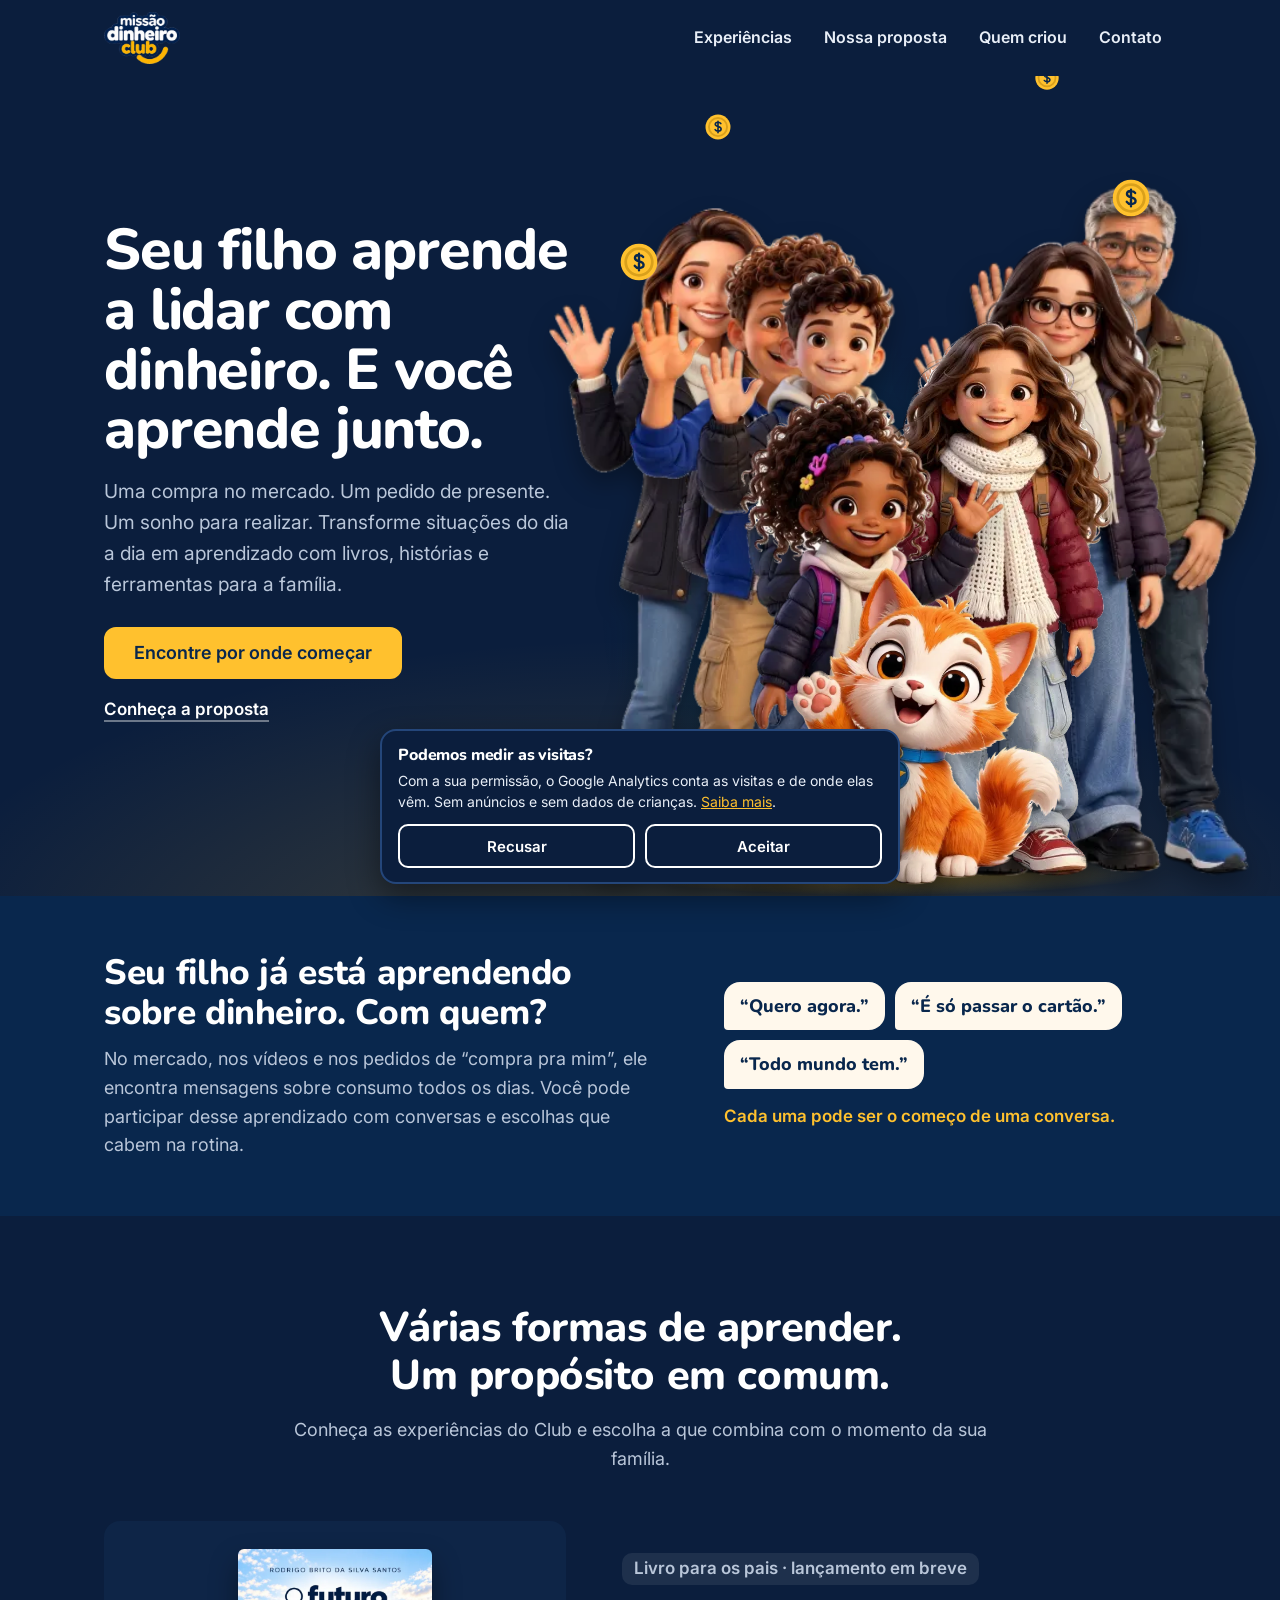
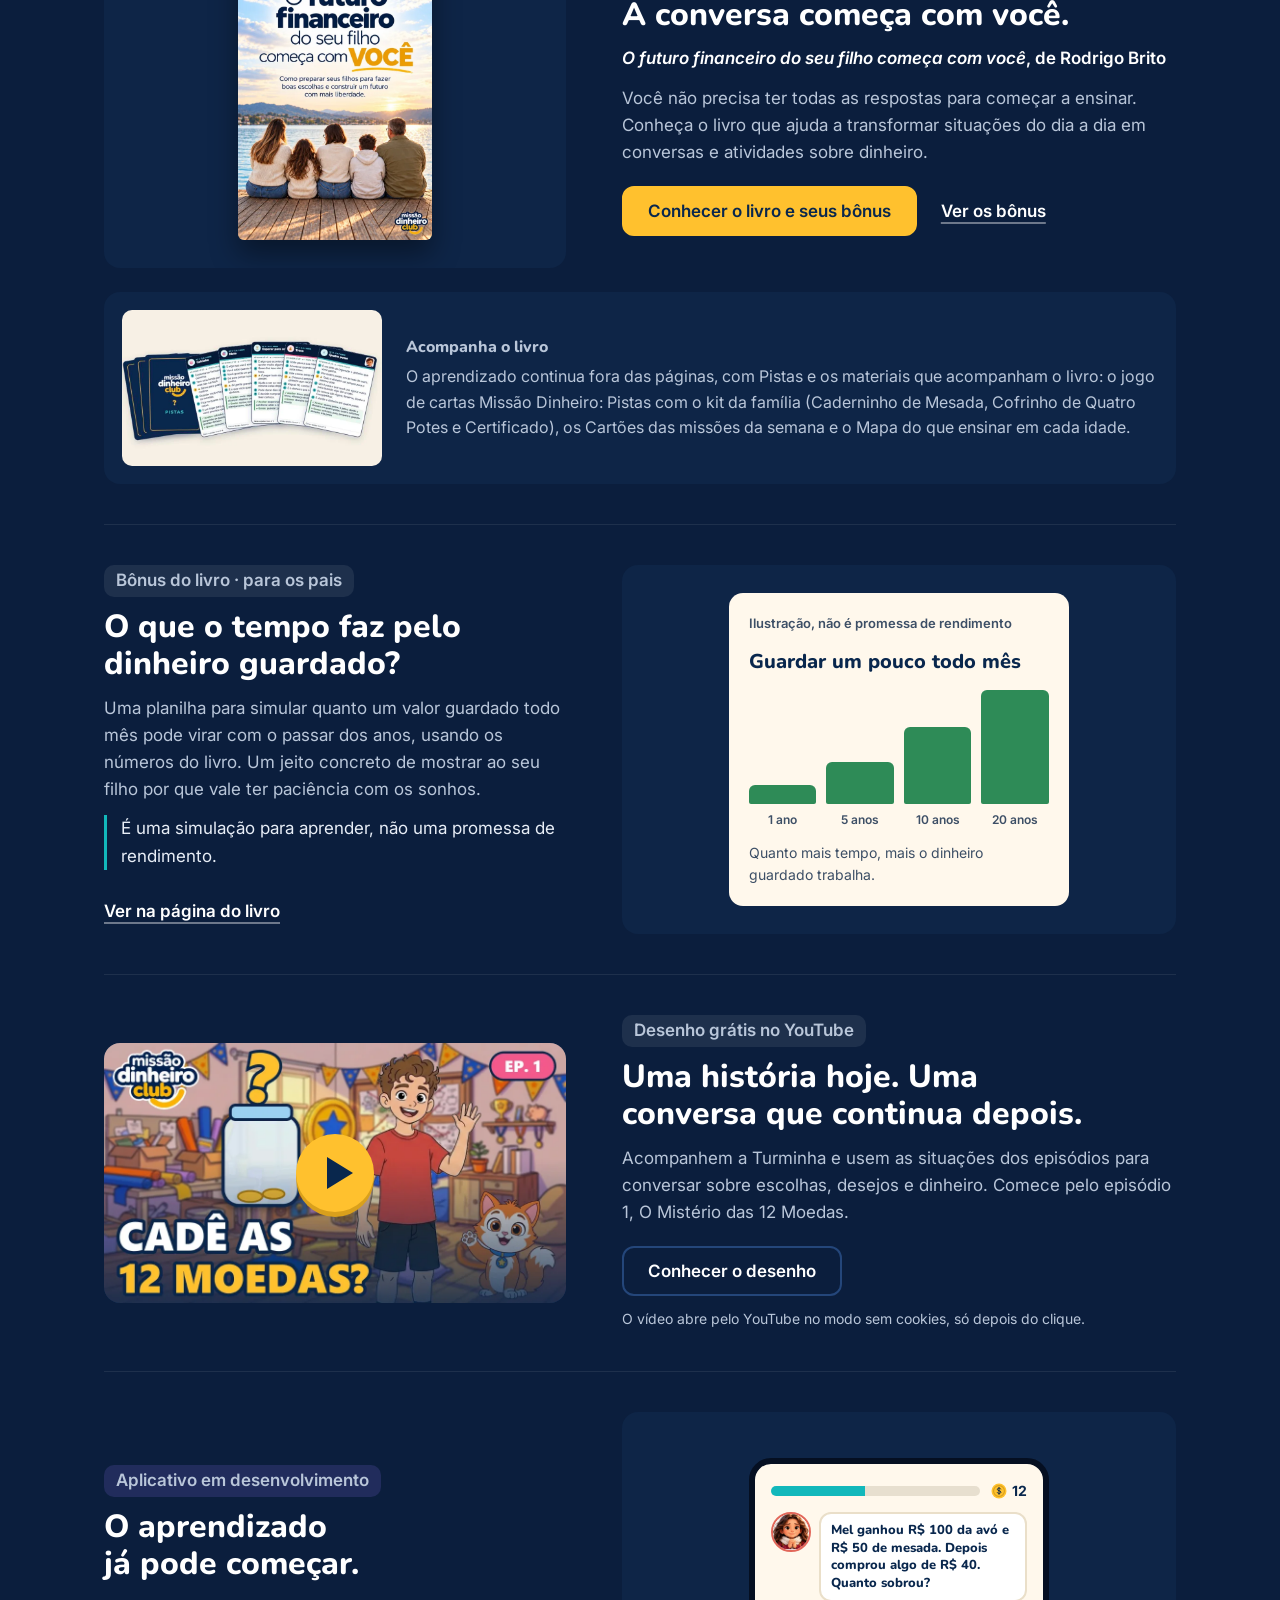
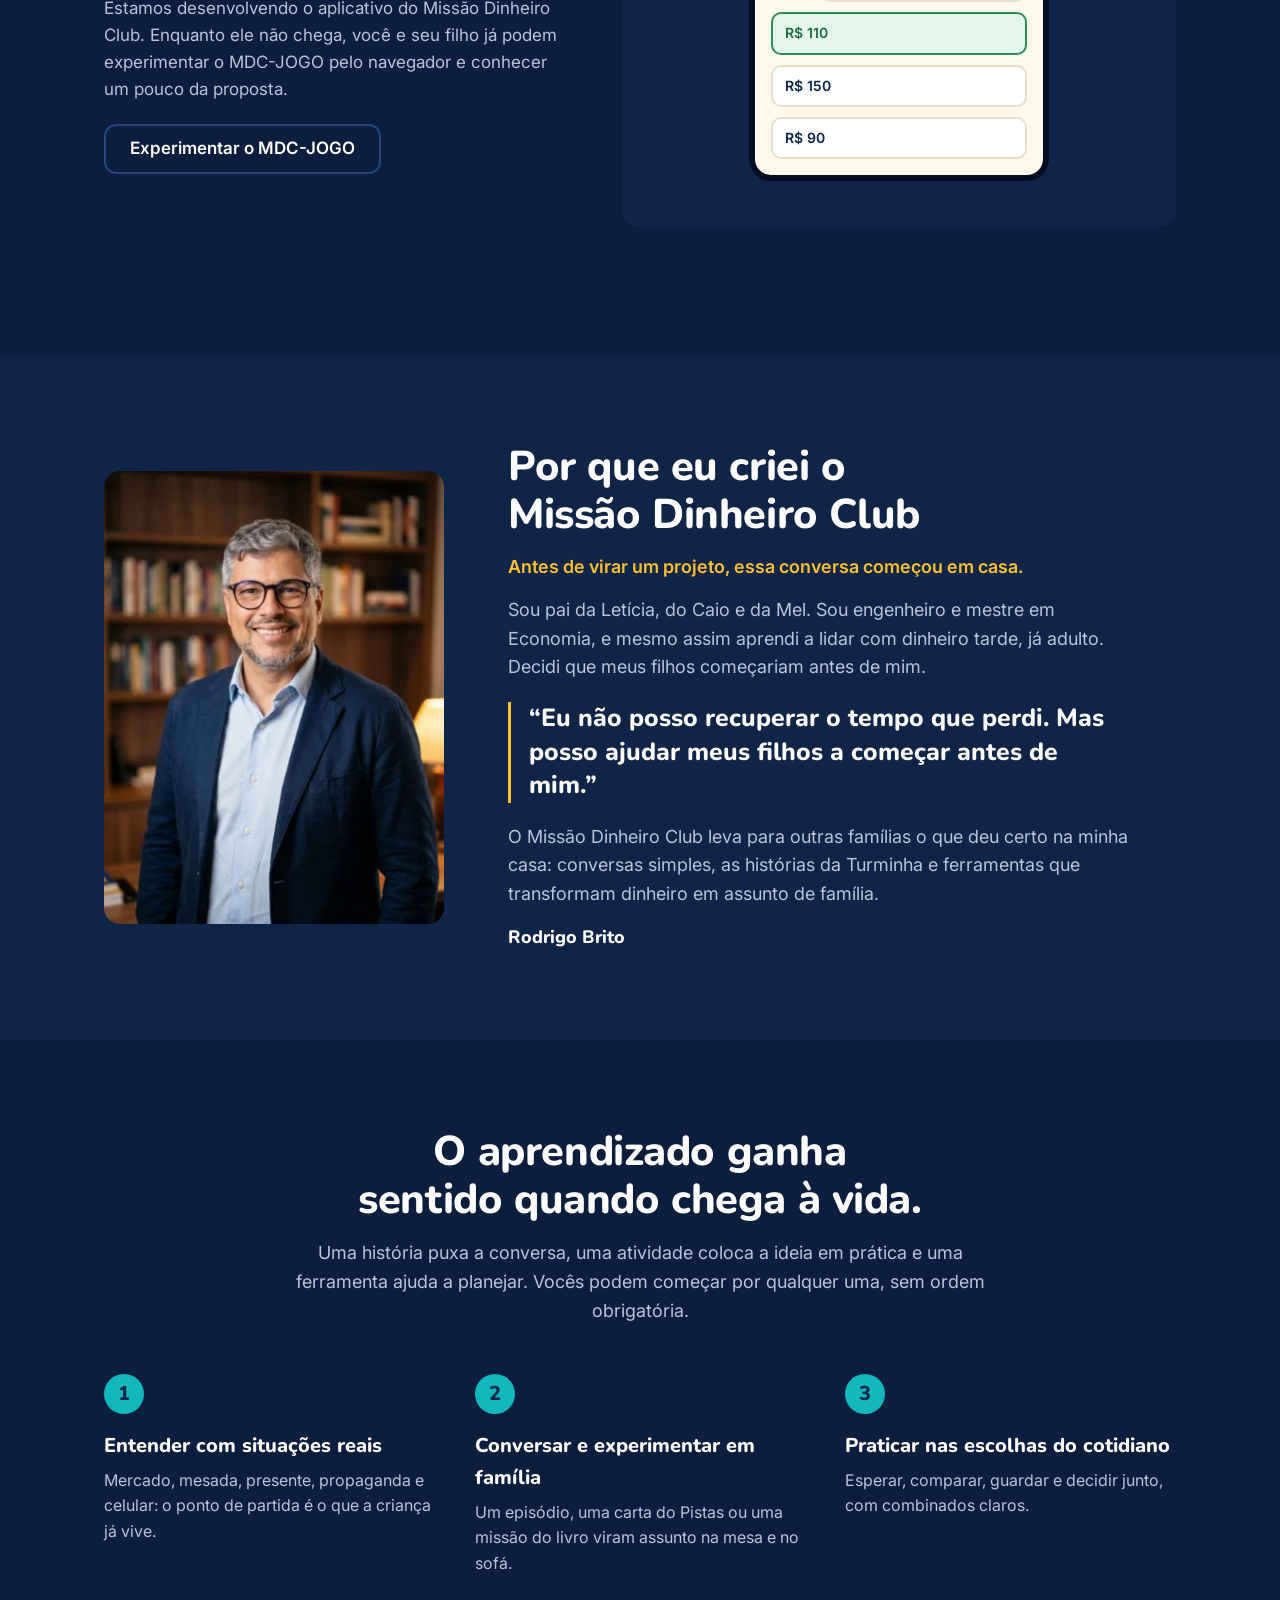
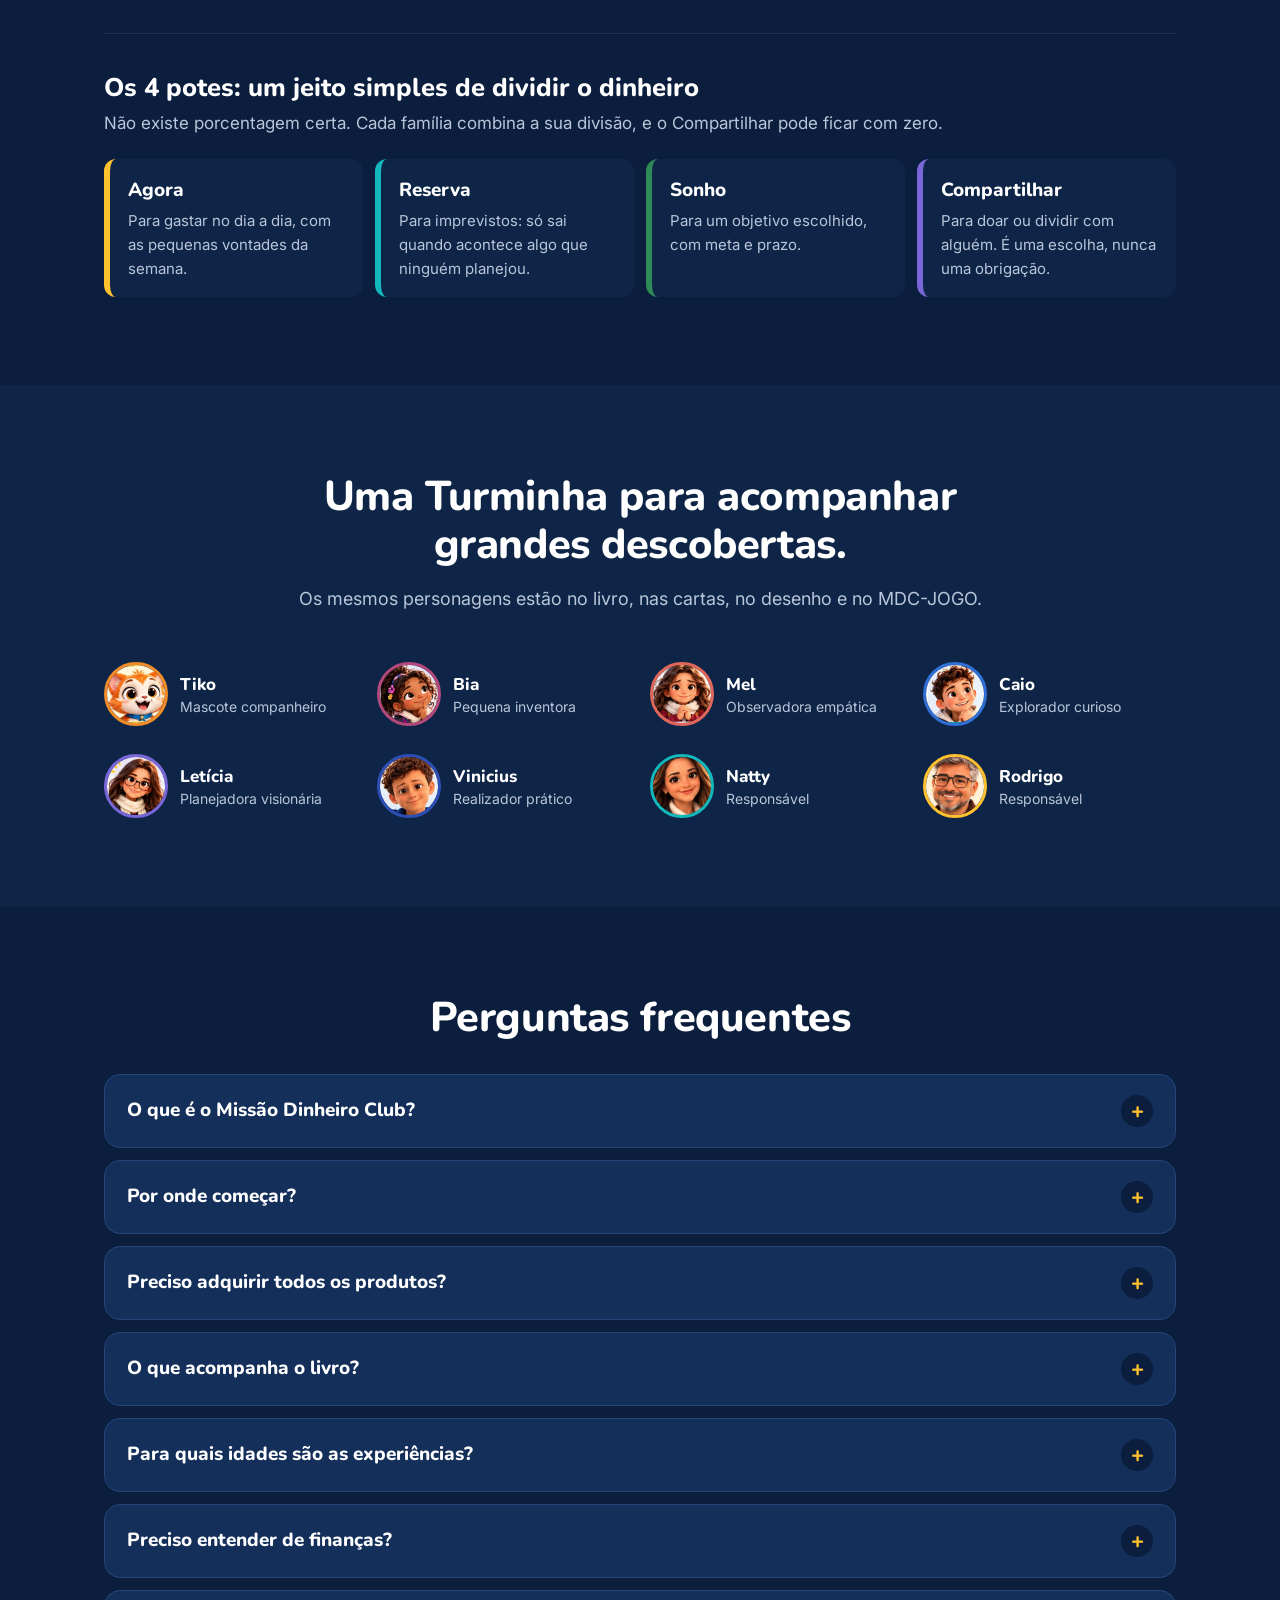
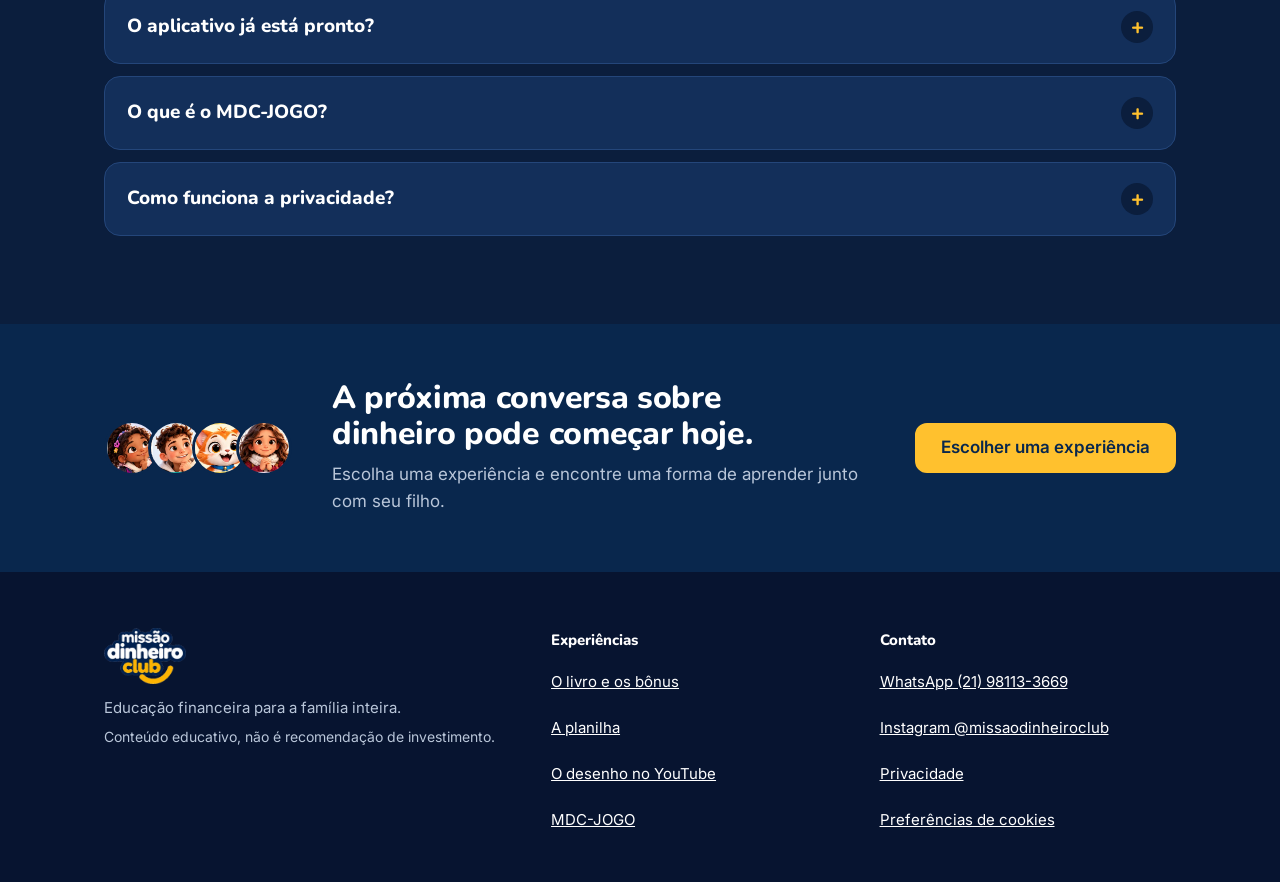
==== index.html @ f3f82237 "Casa reestruturada (briefing de 17/11), MDC-JOGO e bônus do livro Co-Authored-By: Claude Opus 5.5 <n" ====
<!doctype html>
<html lang="pt-BR">
<head>
<meta charset="utf-8">
<meta name="viewport" content="width=device-width, initial-scale=1">
<title>Missão Dinheiro Club | Educação financeira para a família inteira</title>
<meta name="description" content="Seu filho aprende a lidar com dinheiro, e você aprende junto: livro para os pais, histórias da Turminha, ferramentas para planejar sonhos e o MDC-JOGO para experimentar no navegador.">
<link rel="canonical" href="https://missaodinheiroclub.com.br/">
<meta property="og:type" content="website">
<meta property="og:locale" content="pt_BR">
<meta property="og:site_name" content="Missão Dinheiro Club">
<meta property="og:url" content="https://missaodinheiroclub.com.br/">
<meta property="og:title" content="Missão Dinheiro Club: educação financeira para a família inteira">
<meta property="og:description" content="Livro, histórias e ferramentas para pais e filhos aprenderem juntos a lidar com dinheiro.">
<meta property="og:image" content="https://missaodinheiroclub.com.br/assets/og-club.jpg">
<meta property="og:image:width" content="1200">
<meta property="og:image:height" content="630">
<meta name="twitter:card" content="summary_large_image">
<meta name="theme-color" content="#0B1E3D">
<link rel="icon" type="image/png" sizes="32x32" href="assets/favicon-32.png">
<link rel="apple-touch-icon" href="assets/apple-touch-icon.png">
<link rel="preconnect" href="https://fonts.googleapis.com">
<link rel="preconnect" href="https://fonts.gstatic.com" crossorigin>
<link href="https://fonts.googleapis.com/css2?family=Inter:wght@400;500;600&amp;family=Nunito:wght@700;800&amp;display=swap" rel="stylesheet">
<link rel="stylesheet" href="styles.css">
<script src="medicao.js"></script>
<link rel="stylesheet" href="home.css">
</head>
<body>
<a href="#conteudo" class="pular">Pular para o conteúdo</a>

<svg width="0" height="0" style="position:absolute" aria-hidden="true">
  <symbol id="moeda" viewBox="0 0 48 48"><circle cx="24" cy="24" r="20" fill="#FFC12E"/><circle cx="24" cy="24" r="14.5" fill="none" stroke="#D9A01C" stroke-width="3"/><path d="M24 15v18M28.5 18.5c-1-1.5-2.6-2.2-4.5-2.2-2.6 0-4.4 1.4-4.4 3.4 0 4.8 9.4 2.4 9.4 7.4 0 2.1-2 3.5-4.8 3.5-2 0-3.8-.8-4.8-2.4" stroke="#09274D" stroke-width="2.6" fill="none" stroke-linecap="round"/></symbol>
</svg>

<header class="topo">
  <div class="faixa topo-in">
    <a href="./" class="logo-link"><img src="assets/logo-main.webp" width="412" height="281" alt="Missão Dinheiro Club, página inicial" class="logo"></a>
    <button type="button" class="menu-botao" aria-controls="menu" aria-expanded="false" aria-label="Abrir o menu"><svg viewBox="0 0 24 24" fill="none" stroke="currentColor" stroke-width="2.6" stroke-linecap="round" aria-hidden="true"><path d="M4 7h16M4 12h16M4 17h16"/></svg></button>
    <nav class="menu" id="menu" aria-label="Principal">
      <button type="button" class="menu-botao menu-fechar" aria-label="Fechar o menu"><svg viewBox="0 0 24 24" fill="none" stroke="currentColor" stroke-width="2.6" stroke-linecap="round" aria-hidden="true"><path d="M6 6l12 12M18 6L6 18"/></svg></button>
      <a href="#experiencias">Experiências</a>
      <a href="#proposta">Nossa proposta</a>
      <a href="#quem-criou">Quem criou</a>
      <a href="#contato">Contato</a>
    </nav>
  </div>
</header>

<main id="conteudo">

<!-- 1. Abertura: KV e Turminha -->
<section class="hero">
  <div class="faixa hero-in">
    <div class="hero-texto">
      <h1>Seu filho aprende a lidar com dinheiro. E você aprende junto.</h1>
      <p class="hero-sub">Uma compra no mercado. Um pedido de presente. Um sonho para realizar. Transforme situações do dia a dia em aprendizado com livros, histórias e ferramentas para a família.</p>
      <div class="hero-acoes">
        <a href="#experiencias" class="btn btn-grande">Encontre por onde começar</a>
        <a href="#proposta" class="link-texto">Conheça a proposta</a>
      </div>
    </div>
    <div class="palco" aria-hidden="true">
      <div class="brilho"></div>
      <svg class="m m1"><use href="#moeda"/></svg>
      <svg class="m m2"><use href="#moeda"/></svg>
      <svg class="m m3"><use href="#moeda"/></svg>
      <svg class="m m4"><use href="#moeda"/></svg>
      <svg class="m m5"><use href="#moeda"/></svg>
      <img src="assets/natty-oi.webp" width="222" height="560" alt="" class="p p-natty">
      <img src="assets/rodrigo-oi.webp" width="235" height="560" alt="" class="p p-rodrigo">
      <img src="assets/vinicius-oi.webp" width="221" height="560" alt="" class="p p-vinicius">
      <img src="assets/leticia-oi.webp" width="231" height="560" alt="" class="p p-leticia">
      <img src="assets/caio-oi.webp" width="229" height="560" alt="" class="p p-caio">
      <img src="assets/mel-oi.webp" width="268" height="560" alt="" class="p p-mel">
      <img src="assets/bia-oi.webp" width="310" height="560" alt="" class="p p-bia">
      <img src="assets/tiko-oi.webp" width="479" height="560" alt="" class="p p-tiko" fetchpriority="high">
      <div class="chao"></div>
    </div>
  </div>
</section>

<!-- 2. Identificação: faixa curta -->
<section class="conversa" aria-labelledby="conversa-titulo">
  <div class="faixa conversa-in">
    <div class="conversa-txt">
      <h2 id="conversa-titulo">Seu filho já está aprendendo sobre dinheiro. Com quem?</h2>
      <p>No mercado, nos vídeos e nos pedidos de “compra pra mim”, ele encontra mensagens sobre consumo todos os dias. Você pode participar desse aprendizado com conversas e escolhas que cabem na rotina.</p>
    </div>
    <div class="falas">
      <ul aria-label="Frases que toda família já ouviu">
        <li>“Quero agora.”</li>
        <li>“É só passar o cartão.”</li>
        <li>“Todo mundo tem.”</li>
      </ul>
      <p class="falas-fecho">Cada uma pode ser o começo de uma conversa.</p>
    </div>
  </div>
</section>

<!-- 3. Experiências -->
<section class="secao" id="experiencias" aria-labelledby="exp-titulo">
  <div class="faixa">
    <div class="sec-cabeca">
      <h2 id="exp-titulo">Várias formas de aprender. Um propósito em comum.</h2>
      <p>Conheça as experiências do Club e escolha a que combina com o momento da sua família.</p>
    </div>

    <!-- Livro com bônus -->
    <article class="exp" id="livro" aria-labelledby="livro-titulo">
      <div class="exp-visual exp-visual-livro">
        <img src="assets/capa-ebook.webp" width="600" height="900" alt="Capa do livro O futuro financeiro do seu filho começa com você, de Rodrigo Brito" loading="lazy" decoding="async">
      </div>
      <div class="exp-txt">
        <p class="selo">Livro para os pais · lançamento em breve</p>
        <h3 id="livro-titulo">A conversa começa com você.</h3>
        <p class="exp-obra"><em>O futuro financeiro do seu filho começa com você</em>, de Rodrigo Brito</p>
        <p>Você não precisa ter todas as respostas para começar a ensinar. Conheça o livro que ajuda a transformar situações do dia a dia em conversas e atividades sobre dinheiro.</p>
        <div class="exp-acoes">
          <a href="livro/" class="btn">Conhecer o livro e seus bônus</a>
          <a href="livro/#bonus" class="link-texto">Ver os bônus</a>
        </div>
      </div>
      <div class="exp-bonus">
        <img src="assets/bonus-jogo-pistas.webp" width="800" height="480" alt="Cartas do jogo Missão Dinheiro: Pistas, que acompanham o livro" loading="lazy" decoding="async">
        <div>
          <p class="exp-bonus-tit">Acompanha o livro</p>
          <p>O aprendizado continua fora das páginas, com Pistas e os materiais que acompanham o livro: o jogo de cartas Missão Dinheiro: Pistas com o kit da família (Caderninho de Mesada, Cofrinho de Quatro Potes e Certificado), os Cartões das missões da semana e o Mapa do que ensinar em cada idade.</p>
        </div>
      </div>
    </article>

    <!-- Planilha -->
    <article class="exp exp-inv" id="planilha" aria-labelledby="planilha-titulo">
      <div class="exp-visual exp-visual-plano" role="img" aria-label="Ilustração: um valor guardado todo mês cresce com o passar dos anos">
        <div class="plano" aria-hidden="true">
          <p class="plano-tag">Ilustração, não é promessa de rendimento</p>
          <p class="plano-res">Guardar um pouco todo mês</p>
          <div class="tempo">
            <div><i style="height:14%"></i><span>1 ano</span></div>
            <div><i style="height:30%"></i><span>5 anos</span></div>
            <div><i style="height:55%"></i><span>10 anos</span></div>
            <div><i style="height:100%"></i><span>20 anos</span></div>
          </div>
          <p class="plano-falta">Quanto mais tempo, mais o dinheiro guardado trabalha.</p>
        </div>
      </div>
      <div class="exp-txt">
        <p class="selo">Bônus do livro · para os pais</p>
        <h3 id="planilha-titulo">O que o tempo faz pelo dinheiro guardado?</h3>
        <p>Uma planilha para simular quanto um valor guardado todo mês pode virar com o passar dos anos, usando os números do livro. Um jeito concreto de mostrar ao seu filho por que vale ter paciência com os sonhos.</p>
        <p class="exp-pergunta">É uma simulação para aprender, não uma promessa de rendimento.</p>
        <div class="exp-acoes">
          <a href="livro/#bonus" class="link-texto">Ver na página do livro</a>
        </div>
      </div>
    </article>

    <!-- Desenho -->
    <article class="exp" id="episodio" aria-labelledby="desenho-titulo">
      <div class="exp-visual exp-visual-video">
        <div class="video" id="video" data-id="iwIQv-9KKnE">
          <button type="button" class="video-capa" id="video-play" aria-label="Assistir ao episódio 1, O Mistério das 12 Moedas">
            <img src="assets/ep01-miniatura.webp" width="960" height="540" alt="" loading="lazy" decoding="async">
            <span class="video-play" aria-hidden="true"></span>
          </button>
        </div>
      </div>
      <div class="exp-txt">
        <p class="selo">Desenho grátis no YouTube</p>
        <h3 id="desenho-titulo">Uma história hoje. Uma conversa que continua depois.</h3>
        <p>Acompanhem a Turminha e usem as situações dos episódios para conversar sobre escolhas, desejos e dinheiro. Comece pelo episódio 1, O Mistério das 12 Moedas.</p>
        <div class="exp-acoes">
          <a href="https://www.youtube.com/channel/UC_r9yEVi3Tl_Zd3OXeg3oZQ" target="_blank" rel="noopener" class="btn btn-fantasma">Conhecer o desenho</a>
        </div>
        <p class="exp-nota">O vídeo abre pelo YouTube no modo sem cookies, só depois do clique.</p>
      </div>
    </article>

    <!-- Aplicativo e MDC-JOGO -->
    <article class="exp exp-inv" id="aplicativo" aria-labelledby="app-titulo">
      <div class="exp-visual exp-visual-jogo" role="img" aria-label="Pergunta do MDC-JOGO: a Mel ganhou R$ 100 da avó e R$ 50 de mesada e comprou algo de R$ 40. Quanto sobrou?">
        <div class="tela" aria-hidden="true">
          <div class="tela-topo"><span></span><b><svg><use href="#moeda"/></svg>12</b></div>
          <div class="tela-q"><img src="assets/mel-idle.webp" width="192" height="192" alt="" loading="lazy" decoding="async"><p>Mel ganhou R$ 100 da avó e R$ 50 de mesada. Depois comprou algo de R$ 40. Quanto sobrou?</p></div>
          <span class="tela-op tela-ok">R$ 110</span>
          <span class="tela-op">R$ 150</span>
          <span class="tela-op">R$ 90</span>
        </div>
      </div>
      <div class="exp-txt">
        <p class="selo selo-dev">Aplicativo em desenvolvimento</p>
        <h3 id="app-titulo">O aprendizado já pode começar.</h3>
        <p>Estamos desenvolvendo o aplicativo do Missão Dinheiro Club. Enquanto ele não chega, você e seu filho já podem experimentar o MDC-JOGO pelo navegador e conhecer um pouco da proposta.</p>
        <div class="exp-acoes">
          <a href="jogo/" class="btn btn-fantasma">Experimentar o MDC-JOGO</a>
        </div>
      </div>
    </article>
  </div>
</section>

<!-- 4. Quem criou -->
<section class="secao secao-clara" id="quem-criou" aria-labelledby="criou-titulo">
  <div class="faixa criador">
    <img src="assets/rodrigo-brito.webp" width="360" height="482" alt="Rodrigo Brito, criador do Missão Dinheiro Club" class="criador-foto" loading="lazy" decoding="async">
    <div class="criador-txt">
      <h2 id="criou-titulo">Por que eu criei o Missão Dinheiro Club</h2>
      <p class="criador-apoio">Antes de virar um projeto, essa conversa começou em casa.</p>
      <p>Sou pai da Letícia, do Caio e da Mel. Sou engenheiro e mestre em Economia, e mesmo assim aprendi a lidar com dinheiro tarde, já adulto. Decidi que meus filhos começariam antes de mim.</p>
      <blockquote>“Eu não posso recuperar o tempo que perdi. Mas posso ajudar meus filhos a começar antes de mim.”</blockquote>
      <p>O Missão Dinheiro Club leva para outras famílias o que deu certo na minha casa: conversas simples, as histórias da Turminha e ferramentas que transformam dinheiro em assunto de família.</p>
      <p class="criador-ass">Rodrigo Brito</p>
    </div>
  </div>
</section>

<!-- 5. Nossa proposta -->
<section class="secao" id="proposta" aria-labelledby="proposta-titulo">
  <div class="faixa">
    <div class="sec-cabeca">
      <h2 id="proposta-titulo">O aprendizado ganha sentido quando chega à vida.</h2>
      <p>Uma história puxa a conversa, uma atividade coloca a ideia em prática e uma ferramenta ajuda a planejar. Vocês podem começar por qualquer uma, sem ordem obrigatória.</p>
    </div>
    <ol class="passos">
      <li><strong>Entender com situações reais</strong><span>Mercado, mesada, presente, propaganda e celular: o ponto de partida é o que a criança já vive.</span></li>
      <li><strong>Conversar e experimentar em família</strong><span>Um episódio, uma carta do Pistas ou uma missão do livro viram assunto na mesa e no sofá.</span></li>
      <li><strong>Praticar nas escolhas do cotidiano</strong><span>Esperar, comparar, guardar e decidir junto, com combinados claros.</span></li>
    </ol>

    <div class="potes-bloco">
      <h3>Os 4 potes: um jeito simples de dividir o dinheiro</h3>
      <p class="potes-intro">Não existe porcentagem certa. Cada família combina a sua divisão, e o Compartilhar pode ficar com zero.</p>
      <ul class="potes4">
        <li style="--c:#FFC12E"><strong>Agora</strong><span>Para gastar no dia a dia, com as pequenas vontades da semana.</span></li>
        <li style="--c:#12B8BB"><strong>Reserva</strong><span>Para imprevistos: só sai quando acontece algo que ninguém planejou.</span></li>
        <li style="--c:#2E8B57"><strong>Sonho</strong><span>Para um objetivo escolhido, com meta e prazo.</span></li>
        <li style="--c:#7966D8"><strong>Compartilhar</strong><span>Para doar ou dividir com alguém. É uma escolha, nunca uma obrigação.</span></li>
      </ul>
    </div>
  </div>
</section>

<!-- 6. Turminha -->
<section class="secao secao-clara" id="turminha" aria-labelledby="turma-titulo">
  <div class="faixa">
    <div class="sec-cabeca">
      <h2 id="turma-titulo">Uma Turminha para acompanhar grandes descobertas.</h2>
      <p>Os mesmos personagens estão no livro, nas cartas, no desenho e no MDC-JOGO.</p>
    </div>
    <ul class="turminha">
      <li style="--c:#F28C28"><img src="assets/tiko-idle.webp" width="192" height="192" alt="" loading="lazy" decoding="async"><strong>Tiko</strong><span>Mascote companheiro</span></li>
      <li style="--c:#B5487A"><img src="assets/bia-idle.webp" width="192" height="192" alt="" loading="lazy" decoding="async"><strong>Bia</strong><span>Pequena inventora</span></li>
      <li style="--c:#E2675A"><img src="assets/mel-idle.webp" width="192" height="192" alt="" loading="lazy" decoding="async"><strong>Mel</strong><span>Observadora empática</span></li>
      <li style="--c:#2F6FD6"><img src="assets/caio-idle.webp" width="192" height="192" alt="" loading="lazy" decoding="async"><strong>Caio</strong><span>Explorador curioso</span></li>
      <li style="--c:#7966D8"><img src="assets/leticia-idle.webp" width="192" height="192" alt="" loading="lazy" decoding="async"><strong>Letícia</strong><span>Planejadora visionária</span></li>
      <li style="--c:#2D4FB5"><img src="assets/vinicius-idle.webp" width="192" height="192" alt="" loading="lazy" decoding="async"><strong>Vinicius</strong><span>Realizador prático</span></li>
      <li style="--c:#12B8BB"><img src="assets/natty-idle.webp" width="192" height="192" alt="" loading="lazy" decoding="async"><strong>Natty</strong><span>Responsável</span></li>
      <li style="--c:#FFC12E"><img src="assets/rodrigo-idle.webp" width="192" height="192" alt="" loading="lazy" decoding="async"><strong>Rodrigo</strong><span>Responsável</span></li>
    </ul>
  </div>
</section>

<!-- 7. Perguntas frequentes -->
<section class="secao" id="perguntas" aria-labelledby="faq-titulo">
  <div class="faixa faixa-estreita">
    <h2 id="faq-titulo" class="centro">Perguntas frequentes</h2>
    <div class="faq-lista">
      <details class="faq"><summary>O que é o Missão Dinheiro Club?</summary><p>Um conjunto de experiências de educação financeira para a família: um livro para os pais com materiais para usar em casa, o desenho da Turminha no YouTube, uma planilha para os pais e o MDC-JOGO, enquanto o aplicativo é desenvolvido.</p></details>
      <details class="faq"><summary>Por onde começar?</summary><p>Pelo que combina com a sua família agora. Para saber o que ensinar em cada idade, comece pelo livro. Para puxar o assunto com as crianças, assistam a um episódio do desenho. Para experimentar na hora, abra o MDC-JOGO no navegador.</p></details>
      <details class="faq"><summary>Preciso adquirir todos os produtos?</summary><p>Não. Cada experiência funciona sozinha. O desenho e o MDC-JOGO são gratuitos, e o livro, quando for lançado, já vem com os bônus.</p></details>
      <details class="faq"><summary>O que acompanha o livro?</summary><p>O jogo de cartas Missão Dinheiro: Pistas com o kit da família (Caderninho de Mesada, Cofrinho de Quatro Potes e Certificado), os Cartões das missões da semana, o Mapa do que ensinar em cada idade e uma planilha para os pais. Os detalhes estão na <a href="livro/#bonus">página do livro</a>.</p></details>
      <details class="faq"><summary>Para quais idades são as experiências?</summary><p>O livro é para pais de crianças de 5 a 17 anos. As cartas do Pistas têm uma versão para 5 a 7 anos e outra para 8 anos ou mais. O MDC-JOGO vai dos 5 anos à vida adulta. O desenho é para assistir junto.</p></details>
      <details class="faq"><summary>Preciso entender de finanças?</summary><p>Não. Tudo foi feito para aprender junto, em português simples e com exemplos do dia a dia.</p></details>
      <details class="faq"><summary>O aplicativo já está pronto?</summary><p>O aplicativo está em desenvolvimento. Enquanto isso, o MDC-JOGO permite experimentar parte da proposta pelo navegador.</p></details>
      <details class="faq"><summary>O que é o MDC-JOGO?</summary><p>É o jogo do Club que funciona no navegador do celular ou do computador, sem instalar nada. É grátis, sem anúncios e sem compras, e não pede nome.</p></details>
      <details class="faq"><summary>Como funciona a privacidade?</summary><p>O site não pede nome, e-mail nem telefone. O Google Analytics só mede as visitas se você aceitar no aviso de cookies, sem anúncios e sem dados de crianças. O MDC-JOGO envia só dados de uso sem nome, e dá para desligar o envio no rodapé do jogo. Veja a <a href="privacidade/">página de privacidade</a>.</p></details>
    </div>
  </div>
</section>

<!-- 8. Encerramento -->
<section class="fecho-club" aria-labelledby="fecho-titulo">
  <div class="faixa fecho-in">
    <div class="fecho-rostos" aria-hidden="true">
      <img src="assets/bia-idle.webp" width="192" height="192" alt="" loading="lazy" decoding="async">
      <img src="assets/caio-idle.webp" width="192" height="192" alt="" loading="lazy" decoding="async">
      <img src="assets/tiko-idle.webp" width="192" height="192" alt="" loading="lazy" decoding="async">
      <img src="assets/mel-idle.webp" width="192" height="192" alt="" loading="lazy" decoding="async">
    </div>
    <div class="fecho-txt">
      <h2 id="fecho-titulo">A próxima conversa sobre dinheiro pode começar hoje.</h2>
      <p>Escolha uma experiência e encontre uma forma de aprender junto com seu filho.</p>
    </div>
    <a href="#experiencias" class="btn">Escolher uma experiência</a>
  </div>
</section>

</main>

<footer class="rodape" id="contato">
  <div class="faixa rodape-grade">
    <div>
      <img src="assets/logo-main.webp" width="412" height="281" alt="Missão Dinheiro Club" class="rodape-logo" loading="lazy" decoding="async">
      <p>Educação financeira para a família inteira.</p>
      <p class="rodape-nota">Conteúdo educativo, não é recomendação de investimento.</p>
    </div>
    <nav aria-label="Experiências">
      <p class="rodape-tit">Experiências</p>
      <a href="livro/">O livro e os bônus</a>
      <a href="#planilha">A planilha</a>
      <a href="https://www.youtube.com/channel/UC_r9yEVi3Tl_Zd3OXeg3oZQ" target="_blank" rel="noopener">O desenho no YouTube</a>
      <a href="jogo/">MDC-JOGO</a>
    </nav>
    <nav aria-label="Contato">
      <p class="rodape-tit">Contato</p>
      <a href="https://wa.me/5521981133669" target="_blank" rel="noopener">WhatsApp (21) 98113-3669</a>
      <a href="https://www.instagram.com/missaodinheiroclub/" target="_blank" rel="noopener">Instagram @missaodinheiroclub</a>
      <a href="privacidade/">Privacidade</a>
      <a href="#cookies" data-cookies>Preferências de cookies</a>
    </nav>
  </div>
</footer>

<script src="main.js"></script>
</body>
</html>
---- styles.css ----
/* Página do jogo Missão Dinheiro — versão escura.
   Cores tiradas do próprio jogo (src/estilo.css). */
:root{
  --noite:#0B1E3D;      /* fundo principal */
  --noite2:#0E2547;     /* fundo das seções alternadas (--night do jogo) */
  --card:#132F5A;       /* cartões sobre o fundo escuro */
  --linha:#24467A;      /* bordas sobre o fundo escuro */
  --azul:#09274D;
  --amarelo:#FFC12E; --amarelo-esc:#D9A01C;
  --turquesa:#12B8BB; --rosa:#F35A8B; --roxo:#7966D8;
  --creme:#FFF8EC; --branco:#FFFFFF;
  --texto:#E8EEF7;      /* texto principal no escuro */
  --texto2:#B9C6D9;     /* texto secundário no escuro */
  --titulo:'Nunito',system-ui,sans-serif; --corpo:'Inter',system-ui,sans-serif;
  --raio:20px;
}
*{box-sizing:border-box}
[hidden]{display:none!important}
html{scroll-behavior:smooth}
body{margin:0;background:var(--noite);color:var(--texto);font-family:var(--corpo);font-size:17px;line-height:1.6;-webkit-font-smoothing:antialiased}
img{max-width:100%;height:auto;display:block}
h1,h2,h3{font-family:var(--titulo);line-height:1.1;margin:0;color:var(--branco)}
h2{font-weight:800;font-size:clamp(2rem,4vw,3rem);letter-spacing:-.01em}
h3{font-weight:800;font-size:1.3rem}
p{margin:0}
a{color:var(--amarelo)}

.faixa{max-width:1180px;margin:0 auto;padding:0 24px}
.faixa-estreita{max-width:860px}
.secao{padding:96px 0}
.secao h2{margin-bottom:16px}
.secao-clara{background:var(--noite2)}
.centro{text-align:center;margin-left:auto;margin-right:auto}
.intro{color:var(--texto2);font-size:19px;max-width:60ch;margin-bottom:40px}

/* Botões (16/11/2026): planos, sem relevo; dois níveis (principal amarelo e secundário de contorno) */
.btn{display:inline-flex;align-items:center;justify-content:center;gap:8px;text-align:center;min-height:50px;padding:12px 24px;border-radius:12px;background:var(--amarelo);color:var(--azul);font-family:var(--corpo);font-weight:600;font-size:17px;line-height:1.2;text-decoration:none;border:2px solid var(--amarelo);box-shadow:none;transition:background-color .15s ease,border-color .15s ease,color .15s ease,transform .1s ease;cursor:pointer}
.btn:hover{background:#FFD25C;border-color:#FFD25C;color:var(--azul)}
.btn:active{transform:translateY(1px);background:var(--amarelo-esc);border-color:var(--amarelo-esc)}
.btn-grande{min-height:52px;font-size:18px;padding:12px 28px}
.btn-sm{min-height:44px;padding:8px 18px;font-size:16px}
.btn-fantasma{background:transparent;color:var(--branco);border-color:var(--linha)}
.btn-fantasma:hover{background:rgba(255,255,255,.06);border-color:var(--texto2);color:var(--branco)}
.btn-fantasma:active{background:rgba(255,255,255,.1);border-color:var(--texto2)}
.btn-escuro{background:var(--azul);border-color:var(--azul);color:var(--branco)}
.btn-escuro:hover{background:#0F3466;border-color:#0F3466;color:var(--branco)}
.btn-link{background:none;border:none;padding:12px 4px;min-height:44px;font:inherit;font-weight:600;color:var(--texto2);text-decoration:underline;cursor:pointer}

/* Acessibilidade */
:focus-visible{outline:3px solid var(--amarelo);outline-offset:3px}
.fundadoras :focus-visible{outline-color:var(--azul)}
.pular{position:absolute;left:16px;top:-80px;z-index:20;background:var(--amarelo);color:var(--azul);padding:12px 20px;border-radius:999px;font-weight:700;text-decoration:none}
.pular:focus{top:12px}

/* Topo */
.topo{position:relative;z-index:5}
.topo-in{display:flex;align-items:center;justify-content:space-between;gap:16px;padding-top:14px;padding-bottom:14px}
.logo{height:58px;width:auto}

/* ===== Primeira dobra: título no alto e a turma inteira em fila ===== */
.hero{position:relative;overflow:hidden;padding:20px 0 0;height:calc(100svh - 86px);min-height:640px;max-height:980px;display:flex;align-items:stretch;
  background:radial-gradient(1200px 520px at 50% 108%,rgba(255,193,46,.20),transparent 62%),var(--noite)}
.hero-in{display:flex;flex-direction:column;align-items:center;text-align:center;width:100%;height:100%}
.hero-texto{display:flex;flex-direction:column;align-items:center;max-width:860px}
h1{font-weight:800;font-size:clamp(2.7rem,7.2vw,5.6rem);line-height:.98;letter-spacing:-.02em;text-wrap:balance}
.hero-sub{margin-top:18px;font-size:clamp(1.08rem,2vw,1.35rem);color:var(--texto2);max-width:44ch}
.hero-botoes{display:flex;flex-wrap:wrap;justify-content:center;gap:14px;margin-top:28px}
.selos{list-style:none;padding:0;margin:22px 0 0;display:flex;flex-wrap:wrap;justify-content:center;gap:8px 20px;font-size:15px;font-weight:600;color:var(--texto2)}
.selos li{display:inline-flex;align-items:center;gap:8px}
.selos li::before{content:"";width:18px;height:18px;flex:none;border-radius:50%;background:var(--turquesa) url("data:image/svg+xml,%3Csvg xmlns='http://www.w3.org/2000/svg' viewBox='0 0 24 24' fill='none' stroke='%230B1E3D' stroke-width='3.4' stroke-linecap='round' stroke-linejoin='round'%3E%3Cpath d='M6 12.5l4 4 8-9'/%3E%3C/svg%3E") center/12px no-repeat}

/* A turma em pé. Altura em % do palco e largura automática: as imagens nunca se deformam.
   Adultos atrás, crianças na frente, o Tiko no centro. */
.palco{position:relative;width:100%;max-width:1040px;flex:1 1 0;min-height:240px;margin-top:12px}
.palco .p{position:absolute;bottom:18px;width:auto;max-width:none;transform:translateX(-50%);filter:drop-shadow(0 18px 18px rgba(0,0,0,.35))}
.p-natty   {left:9%;height:96%;z-index:1}
.p-vinicius{left:22%;height:93%;z-index:2}
.p-caio    {left:34%;height:88%;z-index:3}
.p-bia     {left:44%;height:70%;z-index:4}
.p-tiko    {left:54%;height:46%;z-index:5;bottom:10px!important}
.p-mel     {left:65%;height:80%;z-index:3}
.p-leticia {left:78%;height:92%;z-index:2}
.p-rodrigo {left:91%;height:100%;z-index:1}
.chao{position:absolute;left:4%;right:4%;bottom:0;height:46px;border-radius:50%;background:radial-gradient(closest-side,rgba(255,193,46,.55),rgba(255,193,46,0));z-index:0}
.brilho{position:absolute;inset:auto 0 0 0;height:70%;background:radial-gradient(closest-side,rgba(18,184,187,.18),transparent);z-index:0}
/* O momento de destaque: Sementes flutuando devagar */
.m{position:absolute;width:44px;height:44px;z-index:6;animation:flutua 5s ease-in-out 1}
.m1{left:3%;top:18%}.m2{left:18%;top:2%;width:30px;height:30px;animation-delay:-1.5s}
.m3{right:4%;top:10%;animation-delay:-3s}.m4{right:20%;top:-4%;width:28px;height:28px;animation-delay:-2s}
.m5{left:50%;top:-10%;width:34px;height:34px;animation-delay:-4s}
@keyframes flutua{0%,100%{transform:translateY(0) rotate(0)}50%{transform:translateY(-14px) rotate(12deg)}}
.hero-texto{animation:entra .7s ease-out both}
@keyframes entra{from{opacity:0;transform:translateY(16px)}to{opacity:1;transform:none}}
@media (max-width:640px){
  .hero{height:auto;min-height:0;max-height:none}
  .palco{flex:none;height:78vw;min-height:0;margin-top:20px}
  .p-natty{left:11%}.p-rodrigo{left:88%}
  .hero-botoes .btn{width:100%}
  .m{width:30px;height:30px}
}

/* ===== Conheça a turma ===== */
.turma{list-style:none;padding:0;margin:0;display:grid;grid-template-columns:repeat(auto-fit,minmax(150px,1fr));gap:16px}
.turma li{background:var(--card);border:1px solid var(--linha);border-radius:var(--raio);padding:20px 14px 18px;display:flex;flex-direction:column;align-items:center;text-align:center;gap:4px;transition:transform .15s ease,border-color .15s ease}
.turma li:hover{transform:translateY(-2px);border-color:var(--c)}
.turma img{width:96px;height:96px;border-radius:50%;object-fit:cover;border:4px solid var(--c);background:var(--branco);margin-bottom:10px}
.turma strong{font-family:var(--titulo);font-weight:800;font-size:19px;color:var(--branco)}
.turma span{font-size:15px;color:var(--texto2);line-height:1.35}
@media (min-width:1000px){.turma{grid-template-columns:repeat(8,1fr)}}

/* ===== Episódio 1 ===== */
.video{position:relative;aspect-ratio:16/9;border-radius:24px;overflow:hidden;background:var(--azul);box-shadow:0 24px 48px rgba(0,0,0,.4);border:1px solid var(--linha)}
.video iframe{position:absolute;inset:0;width:100%;height:100%;border:0}
.video-capa{position:absolute;inset:0;width:100%;height:100%;border:0;padding:0;cursor:pointer;background:radial-gradient(closest-side,#183B70,var(--azul));display:flex;flex-direction:column;align-items:center;justify-content:center;gap:14px;color:var(--branco)}
.video-capa img{width:min(46%,300px);transition:transform .3s ease}
.video-capa:hover img{transform:scale(1.03)}
.video-titulo{font-family:var(--titulo);font-weight:800;font-size:clamp(1.2rem,3vw,1.8rem)}
.video-play{position:absolute;width:78px;height:78px;border-radius:50%;background:var(--amarelo);box-shadow:0 5px 0 var(--amarelo-esc);top:50%;left:50%;transform:translate(-50%,-90%)}
.video-play::after{content:"";position:absolute;left:31px;top:23px;border-style:solid;border-width:16px 0 16px 26px;border-color:transparent transparent transparent var(--azul)}
.video-nota{margin-top:14px;font-size:14px;color:var(--texto2)}

/* ===== Experimente: a tela do jogo, em HTML ===== */
.demo-in{display:grid;grid-template-columns:1fr;gap:40px;align-items:center}
.demo-txt p{color:var(--texto2);font-size:19px;max-width:42ch;margin-top:4px}
.celular{width:min(100%,380px);margin:0 auto;padding:14px;border-radius:44px;background:#050F21;box-shadow:0 30px 60px rgba(0,0,0,.45),inset 0 0 0 2px var(--linha)}
.demo{background:var(--creme);color:var(--azul);border-radius:32px;padding:18px 18px 22px;min-height:560px;display:flex;flex-direction:column;gap:16px}
.demo-status{display:flex;align-items:center;gap:12px;font-weight:800;color:#8C9BAB}
.demo-prog{flex:1;height:14px;border-radius:999px;background:#E7DFCF;overflow:hidden}
.demo-prog i{display:block;height:100%;width:40%;background:var(--turquesa);border-radius:999px;transition:width .3s ease}
.demo-sementes{display:inline-flex;align-items:center;gap:4px;color:var(--azul)}
.demo-sementes svg{width:22px;height:22px}
.demo-topo{display:flex;gap:12px;align-items:flex-start}
.demo-guia{width:64px;height:64px;border-radius:50%;object-fit:cover;border:3px solid #E2675A;flex:none;background:#fff}
.demo-q{background:var(--branco);border:2px solid #EADFC9;border-radius:18px;padding:14px 16px;font-family:var(--titulo);font-weight:800;font-size:18px;line-height:1.35;position:relative}
.demo-opcoes{display:grid;gap:10px}
.demo-opcoes button{font:inherit;font-weight:600;font-size:19px;min-height:58px;border-radius:16px;border:2px solid #EADFC9;background:var(--branco);color:var(--azul);box-shadow:0 4px 0 #EADFC9;cursor:pointer;transition:transform .1s ease,box-shadow .1s ease}
.demo-opcoes button:hover{border-color:#CDBFA6}
.demo-opcoes button:active{transform:translateY(4px);box-shadow:none}
.demo-opcoes button.certa{background:#E3F6EA;border-color:#2E8B57;box-shadow:0 4px 0 #2E8B57;color:#1D6B40}
.demo-opcoes button.errada{background:#FDECE7;border-color:#C8462F;box-shadow:0 4px 0 #C8462F;color:#9E3422}
.demo-opcoes button:disabled{cursor:default}
.demo-retorno{background:var(--branco);border-radius:18px;padding:16px;display:flex;flex-direction:column;gap:10px;border-left:6px solid var(--turquesa)}
.demo-retorno.erro{border-left-color:#C8462F}
.demo-veredito{font-family:var(--titulo);font-weight:800;font-size:20px}
.demo-retorno .btn{align-self:stretch}
@media (min-width:900px){.demo-in{grid-template-columns:minmax(0,1fr) 380px;gap:72px}}

/* ===== Como funciona: a trilha ===== */
.trilha{list-style:none;padding:0;margin:40px auto 0;max-width:860px;position:relative}
.trilha::before{content:"";position:absolute;left:31px;top:20px;bottom:20px;width:6px;border-radius:6px;background:repeating-linear-gradient(var(--linha) 0 14px,transparent 14px 26px)}
.no{position:relative;display:flex;gap:24px;padding:0 0 36px}
.no:last-child{padding-bottom:0}
.bola{flex:none;width:68px;height:68px;border-radius:50%;background:var(--amarelo);color:var(--azul);font-family:var(--titulo);font-weight:800;font-size:28px;display:flex;align-items:center;justify-content:center;box-shadow:0 6px 0 var(--amarelo-esc);position:relative;z-index:1}
.no-txt{flex:1;min-width:0;padding-top:12px}
.no-txt h3{font-size:1.5rem;margin-bottom:6px}
.no-txt>p{color:var(--texto2);max-width:60ch}
.trilhas{list-style:none;padding:0;margin:16px 0 0;display:grid;grid-template-columns:repeat(auto-fit,minmax(min(140px,100%),1fr));gap:12px}
.trilhas li{background:var(--card);border:1px solid var(--linha);border-top:5px solid var(--c);border-radius:16px;padding:14px;display:flex;flex-direction:column;gap:2px}
.trilhas img{width:52px;height:52px;border-radius:50%;object-fit:cover;background:#fff;margin-bottom:8px;border:3px solid var(--c)}
.trilhas strong{font-family:var(--titulo);font-weight:800;font-size:18px;color:var(--branco)}
.trilhas span{font-size:15px;color:var(--texto2);line-height:1.4}
.potes{display:flex;gap:14px;margin-top:18px;flex-wrap:wrap}
.pote{width:84px;display:flex;flex-direction:column;align-items:center;gap:8px}
.pote i{display:block;width:64px;height:84px;border-radius:12px 12px 20px 20px;border:3px solid var(--c);position:relative;overflow:hidden;background:rgba(255,255,255,.04)}
.pote i::after{content:"";position:absolute;left:0;right:0;bottom:0;height:var(--n);background:var(--c);opacity:.85}
.pote b{font-size:14px;font-weight:700;color:var(--texto)}
.extra{display:flex;align-items:center;gap:16px;margin:40px auto 0;max-width:860px;color:var(--texto2);background:var(--card);border:1px solid var(--linha);border-radius:var(--raio);padding:16px 20px}
.extra img{width:64px;height:64px;flex:none}
.extra strong{color:var(--branco)}

/* ===== Teste para os pais ===== */
.teste{background:var(--card);border:1px solid var(--linha);border-radius:28px;padding:clamp(22px,4vw,40px)}
.teste-barra{height:14px;border-radius:999px;background:var(--noite);overflow:hidden;margin-bottom:28px}
.teste-barra span{display:block;height:100%;width:0;background:var(--turquesa);border-radius:999px;transition:width .25s ease}
.teste fieldset{border:none;margin:0;padding:0;min-width:0}
.teste legend{padding:0;font-family:var(--titulo);font-weight:800;font-size:clamp(1.3rem,2.6vw,1.7rem);line-height:1.25;color:var(--branco);margin-bottom:20px;display:flex;flex-direction:column;gap:6px}
.teste-n{font-family:var(--corpo);font-weight:600;font-size:15px;color:var(--texto2)}
.teste-opcoes{display:grid;gap:12px}
.teste-opcoes button{font:inherit;font-weight:600;font-size:18px;text-align:left;min-height:60px;padding:14px 20px;border-radius:16px;border:2px solid var(--linha);background:var(--noite2);color:var(--branco);box-shadow:0 4px 0 var(--linha);cursor:pointer;transition:transform .1s ease,box-shadow .1s ease,border-color .1s ease}
.teste-opcoes button:hover{border-color:var(--turquesa)}
.teste-opcoes button:active{transform:translateY(4px);box-shadow:none}
.teste-opcoes button[aria-pressed="true"]{border-color:var(--amarelo)}
.teste-nav{min-height:44px;margin-top:10px}
.teste-resultado{text-align:center;display:flex;flex-direction:column;align-items:center;gap:12px}
.teste-resultado:focus{outline:none}
.teste-resultado img{width:200px}
.teste-rotulo{font-size:15px;font-weight:600;color:var(--texto2)}
.teste-resultado h3{font-size:clamp(1.8rem,3.6vw,2.4rem);font-weight:800;color:var(--amarelo)}
.teste-resultado>p{max-width:52ch;color:var(--texto2)}
.dica{background:var(--noite2);border-left:6px solid var(--amarelo);border-radius:0 14px 14px 0;padding:16px 20px;text-align:left;max-width:560px;width:100%;margin:6px 0 10px}
.dica strong{color:var(--branco)}
.dica p{margin-top:4px;color:var(--texto)}
.nota{font-size:14px;color:var(--texto2)}

/* ===== O que você não vai encontrar ===== */
.sem{list-style:none;padding:0;margin:40px auto 0;max-width:980px;display:grid;grid-template-columns:repeat(auto-fit,minmax(260px,1fr));gap:14px}
.sem li{display:flex;align-items:center;gap:14px;background:var(--card);border:1px solid var(--linha);border-radius:16px;padding:18px 20px;font-family:var(--titulo);font-weight:800;font-size:19px;color:var(--branco)}
.sem li::before{content:"";flex:none;width:34px;height:34px;border-radius:50%;background:var(--rosa) url("data:image/svg+xml,%3Csvg xmlns='http://www.w3.org/2000/svg' viewBox='0 0 24 24' fill='none' stroke='white' stroke-width='3.2' stroke-linecap='round'%3E%3Cpath d='M7 7l10 10M17 7L7 17'/%3E%3C/svg%3E") center/16px no-repeat}
.fecho{margin-top:36px;font-family:var(--titulo);font-weight:800;font-size:clamp(1.2rem,2.4vw,1.6rem);color:var(--amarelo);max-width:40ch}

/* ===== Famílias fundadoras: o único bloco amarelo ===== */
.fundadoras{background:var(--amarelo);color:var(--azul);padding:88px 0 0;overflow:hidden}
.fundadoras h2{color:var(--azul);margin-bottom:12px}
.fundadoras-in{display:grid;grid-template-columns:1fr;gap:24px;align-items:end}
.fundadoras-txt{padding-bottom:88px}
.fundadoras-txt>p{font-size:19px;max-width:48ch;color:#1B3150}
.fundadoras-txt .vagas{font-size:16px;max-width:none;color:var(--branco);}
.vagas{display:inline-flex;align-items:center;gap:12px;background:var(--azul);color:var(--branco);border-radius:999px;padding:8px 20px 8px 10px;margin-bottom:20px;font-weight:700}
.vagas strong{display:inline-flex;align-items:center;justify-content:center;width:46px;height:46px;border-radius:50%;background:var(--amarelo);color:var(--azul);font-family:var(--titulo);font-weight:800;font-size:22px}
.ganha{list-style:none;padding:0;margin:20px 0 30px;display:flex;flex-direction:column;gap:10px;font-weight:700}
.ganha li{display:flex;gap:10px;align-items:center}
.ganha li::before{content:"";width:22px;height:22px;flex:none;border-radius:50%;background:var(--azul) url("data:image/svg+xml,%3Csvg xmlns='http://www.w3.org/2000/svg' viewBox='0 0 24 24' fill='none' stroke='%23FFC12E' stroke-width='3.2' stroke-linecap='round' stroke-linejoin='round'%3E%3Cpath d='M6 12.5l4 4 8-9'/%3E%3C/svg%3E") center/13px no-repeat}
.fundadoras-turma{display:flex;align-items:flex-end;justify-content:center;gap:0;height:320px;overflow:hidden;max-width:100%}
.fundadoras-turma img{height:100%;width:auto;max-width:none}
.fundadoras-turma img+img{height:82%;margin-left:-30px}
@media (min-width:860px){.fundadoras-in{grid-template-columns:1fr auto}.fundadoras-turma{height:420px}}
@media (max-width:640px){.fundadoras .btn{width:100%}}

/* ===== Quem criou ===== */
.autor{display:flex;flex-wrap:wrap;gap:32px;align-items:center}
.autor>div{flex:1 1 320px;min-width:0}
.autor h2{margin-bottom:12px}
.autor p{color:var(--texto2);max-width:56ch;font-size:18px}
.autor-foto{width:180px;height:180px;border-radius:50%;object-fit:cover;object-position:50% 22%;border:6px solid var(--amarelo);flex:none}
.livro{display:inline-flex;align-items:center;gap:14px;margin-top:20px;padding:12px 18px 12px 12px;background:var(--card);border:1px solid var(--linha);border-radius:16px;text-decoration:none;color:var(--branco);font-weight:600;line-height:1.4;max-width:480px;transition:transform .15s ease,border-color .15s ease}
.livro:hover{transform:translateY(-2px);border-color:var(--amarelo);color:var(--branco)}
.livro img{width:52px;height:auto;border-radius:4px;flex:none}

/* ===== Perguntas frequentes ===== */
.faq-lista{display:flex;flex-direction:column;gap:12px;margin-top:32px}
.faq{background:var(--card);border:1px solid var(--linha);border-radius:16px;padding:14px 22px}
.faq summary{cursor:pointer;list-style:none;display:flex;align-items:center;justify-content:space-between;gap:16px;min-height:44px;font-family:var(--titulo);font-weight:800;font-size:19px;color:var(--branco)}
.faq summary::-webkit-details-marker{display:none}
.faq summary::after{content:"+";flex:none;width:32px;height:32px;border-radius:50%;background:var(--noite);color:var(--amarelo);display:flex;align-items:center;justify-content:center;font-size:22px;line-height:1}
.faq[open] summary::after{content:"–"}
.faq p{margin:6px 0 6px;color:var(--texto2)}

/* ===== Fechamento ===== */
.fechamento{text-align:center;background:radial-gradient(900px 400px at 50% 0%,rgba(18,184,187,.16),transparent 70%),var(--noite)}
.fechamento .faixa{display:flex;flex-direction:column;align-items:center;gap:16px}
.fechamento h2{margin-bottom:0;font-size:clamp(2.4rem,5vw,3.6rem)}
.fechamento p{color:var(--texto2);font-size:19px;margin-bottom:10px}
.rostos{display:flex;justify-content:center;margin-bottom:10px}
.rostos img{width:clamp(44px,13vw,72px);height:clamp(44px,13vw,72px);border-radius:50%;object-fit:cover;background:#fff;border:4px solid var(--noite);margin-left:-14px}
.rostos img:first-child{margin-left:0}

/* ===== Rodapé ===== */
.rodape{background:#071430;color:var(--texto2);padding:40px 0;font-size:15px}
.rodape-in{display:flex;flex-direction:column;gap:6px}
.rodape nav{display:flex;flex-wrap:wrap;gap:4px 24px;margin-top:8px}
.rodape a{color:var(--branco);display:inline-flex;align-items:center;min-height:44px}

@media (prefers-reduced-motion: reduce){
  *{animation:none!important;transition:none!important;scroll-behavior:auto!important}
}

@media (min-width:1000px){
  .hero-in{flex-direction:row;align-items:stretch;text-align:left;gap:24px}
  .hero-texto{align-items:flex-start;justify-content:center;flex:0 0 46%;padding-bottom:40px}
  .hero-botoes,.selos{justify-content:flex-start}
  .palco{flex:1 1 auto;margin-top:0;min-height:0;max-width:none}
  .p-natty   {left:14%;height:84%}
  .p-vinicius{left:27%;height:81%}
  .p-caio    {left:38%;height:77%}
  .p-bia     {left:47%;height:61%}
  .p-tiko    {left:57%;height:40%}
  .p-mel     {left:66%;height:70%}
  .p-leticia {left:77%;height:80%}
  .p-rodrigo {left:89%;height:87%}
}

/* ===== Faixa "por que é diferente", logo depois do topo ===== */
.diferente{background:var(--azul);border-top:1px solid var(--linha);border-bottom:1px solid var(--linha);padding:28px 0}
.dif-lista{list-style:none;padding:0;margin:0;display:grid;grid-template-columns:1fr;gap:18px}
.dif-lista li{display:flex;flex-direction:column;gap:2px;padding-left:44px;position:relative}
.dif-lista li::before{content:"";position:absolute;left:0;top:2px;width:30px;height:30px;border-radius:50%;background:var(--amarelo) url("data:image/svg+xml,%3Csvg xmlns='http://www.w3.org/2000/svg' viewBox='0 0 24 24' fill='none' stroke='%2309274D' stroke-width='3.2' stroke-linecap='round' stroke-linejoin='round'%3E%3Cpath d='M6 12.5l4 4 8-9'/%3E%3C/svg%3E") center/16px no-repeat}
.dif-lista strong{font-family:var(--titulo);font-weight:800;font-size:19px;color:var(--branco)}
.dif-lista span{color:var(--texto2);font-size:16px;line-height:1.45}
@media (min-width:860px){.dif-lista{grid-template-columns:repeat(3,1fr);gap:32px}}
@media (min-width:1000px){h1{font-size:clamp(2.6rem,4.6vw,4.4rem)}}
@media (max-width:640px){
  h1{font-size:2.35rem}
  .selos{display:grid;grid-template-columns:1fr 1fr;gap:8px 12px;text-align:left;font-size:14px}
  .m2,.m4,.m5{top:6%}
}
---- home.css ----
/* Casa do Missão Dinheiro Club (briefing de 17/11/2026). Complementa styles.css.
   Sistema: conteúdo até 1120px; seções com 88px (desktop) e 56px (celular);
   cantos de 12px nos botões e 16px nos painéis; imagens sempre em painel de mesma cor e mesmo canto. */

.faixa{max-width:1120px}
.secao{padding:88px 0}
@media (max-width:640px){.secao{padding:56px 0}}
h2{font-size:clamp(1.8rem,3.4vw,2.6rem);line-height:1.15;text-wrap:balance}
h3{text-wrap:balance}

/* Link de texto (ação secundária) */
.link-texto{display:inline-flex;align-items:center;min-height:44px;color:var(--branco);font-weight:600;text-decoration:underline;text-decoration-color:rgba(255,255,255,.4);text-underline-offset:5px;text-decoration-thickness:2px;transition:text-decoration-color .15s ease,color .15s ease}
.link-texto:hover{color:var(--amarelo);text-decoration-color:var(--amarelo)}

/* Selo de disponibilidade */
.selo{display:inline-flex;align-self:flex-start;padding:4px 12px;border-radius:999px;background:rgba(255,255,255,.08);color:var(--texto2);font-size:14px;font-weight:600;line-height:1.4}
.selo-dev{background:rgba(121,102,216,.2);color:#D9D2FF}

/* ===== Cabeçalho leve ===== */
.topo-in{padding-top:12px;padding-bottom:12px}
.logo{height:52px}
.logo-link{display:inline-flex;border-radius:12px}
.menu{display:none;gap:4px}
.menu a{color:var(--texto);text-decoration:none;font-weight:600;font-size:16px;padding:10px 14px;border-radius:10px;min-height:44px;display:inline-flex;align-items:center;transition:background-color .15s ease,color .15s ease}
.menu a:hover{background:rgba(255,255,255,.06);color:var(--branco)}
.menu-botao{display:none}
@media (min-width:900px){.menu{display:flex}.menu-fechar{display:none}}
@media (max-width:899px){
  .menu-botao{display:inline-flex;align-items:center;justify-content:center;width:48px;height:48px;border-radius:12px;border:2px solid var(--linha);background:transparent;color:var(--branco);cursor:pointer}
  .menu-botao svg{width:24px;height:24px}
  .menu.aberto{display:flex;position:fixed;inset:0;z-index:50;flex-direction:column;justify-content:center;align-items:center;gap:8px;background:var(--noite)}
  .menu.aberto a{font-size:24px;font-family:var(--titulo);font-weight:800;padding:14px 24px}
  .menu-fechar{position:absolute;top:14px;right:16px}
  .menu:not(.aberto) .menu-fechar{display:none}
}

/* ===== Abertura ===== */
.hero h1{font-size:clamp(2.2rem,5.6vw,3.6rem);line-height:1.04}
.hero .hero-sub{font-size:clamp(1.05rem,1.6vw,1.2rem);max-width:46ch;margin-top:16px}
.hero-acoes{display:flex;flex-wrap:wrap;align-items:center;justify-content:center;gap:8px 24px;margin-top:28px}
.palco .p{filter:drop-shadow(0 12px 12px rgba(0,0,0,.3))}
@media (min-width:1000px){
  .hero{height:calc(100svh - 76px);min-height:600px;max-height:820px}
  .hero-texto{flex:0 0 44%}
  .hero-acoes{justify-content:flex-start}
}
@media (max-width:640px){
  .hero-acoes{flex-direction:column;align-items:stretch;gap:4px}
  .hero-acoes .btn{width:100%}
  .hero-acoes .link-texto{justify-content:center}
  .palco{height:66vw;margin-top:12px}
}

/* ===== Faixa de identificação ===== */
.conversa{background:var(--azul);padding:56px 0}
.conversa-in{display:grid;grid-template-columns:1fr;gap:28px;align-items:center}
.conversa h2{font-size:clamp(1.6rem,3vw,2.2rem);margin-bottom:12px}
.conversa-txt p{color:var(--texto2);font-size:18px;max-width:56ch}
.falas ul{list-style:none;margin:0;padding:0;display:flex;flex-wrap:wrap;gap:10px}
.falas li{background:var(--creme);color:var(--azul);font-family:var(--titulo);font-weight:800;font-size:18px;padding:10px 16px;border-radius:16px 16px 16px 4px}
.falas-fecho{margin-top:14px;color:var(--amarelo);font-weight:600}
@media (min-width:900px){.conversa-in{grid-template-columns:1.25fr 1fr;gap:56px}}

/* ===== Cabeça das seções ===== */
.sec-cabeca{max-width:720px;margin:0 auto 48px;text-align:center}
.sec-cabeca p{color:var(--texto2);font-size:18px;margin-top:12px}

/* ===== Experiências: blocos de imagem e texto alternados ===== */
.exp{display:grid;grid-template-columns:1fr;gap:24px 56px;align-items:center;padding:40px 0;border-top:1px solid rgba(255,255,255,.08)}
.exp:first-of-type{border-top:none;padding-top:0}
.exp-visual{border-radius:16px;background:var(--noite2);aspect-ratio:4/3;display:flex;align-items:center;justify-content:center;overflow:hidden;padding:28px}
.exp-txt{display:flex;flex-direction:column;gap:12px}
.exp-txt h3{font-size:clamp(1.5rem,2.6vw,2rem);line-height:1.15}
.exp-txt p{color:var(--texto2);font-size:17px}
.exp-obra{color:var(--branco)!important;font-weight:600}
.exp-acoes{display:flex;flex-wrap:wrap;align-items:center;gap:8px 24px;margin-top:8px}
.exp-nota{font-size:14px!important}
.exp-pergunta{border-left:3px solid var(--turquesa);padding-left:14px;color:var(--texto)!important}
@media (min-width:900px){
  .exp{grid-template-columns:5fr 6fr}
  .exp-inv .exp-visual{order:2}
}
@media (max-width:640px){.exp-acoes .btn{width:100%}.exp-visual{padding:20px}}

/* Livro: capa inteira e legível; bônus em faixa subordinada */
.exp-visual-livro img{height:100%;width:auto;max-height:340px;border-radius:6px;box-shadow:0 14px 28px rgba(0,0,0,.4)}
.exp-bonus{grid-column:1/-1;display:grid;grid-template-columns:1fr;gap:18px;align-items:center;background:var(--noite2);border-radius:16px;padding:18px}
.exp-bonus img{width:100%;border-radius:10px;background:var(--creme)}
.exp-bonus-tit{font-family:var(--titulo);font-weight:800;font-size:18px;color:var(--branco);margin-bottom:4px}
.exp-bonus p{color:var(--texto2);font-size:16px}
@media (min-width:760px){.exp-bonus{grid-template-columns:260px 1fr;gap:24px}}

/* Planilha: ilustração do planejamento */
.plano{width:min(100%,340px);background:var(--creme);color:var(--azul);border-radius:14px;padding:20px;display:flex;flex-direction:column;gap:12px}
.plano-tag{font-size:13px;font-weight:600;color:#3D4F66}
.plano dl{margin:0;display:grid;grid-template-columns:repeat(3,1fr);gap:8px}
.plano dl div{background:#fff;border-radius:10px;padding:8px 10px}
.plano dt{font-size:12px;color:#3D4F66}
.plano dd{margin:0;font-family:var(--titulo);font-weight:800;font-size:17px}
.plano-barra{height:14px;border-radius:999px;background:#E7DFCF;overflow:hidden}
.plano-barra i{display:block;height:100%;background:#2E8B57;border-radius:999px}
.plano-falta{font-size:14px;color:#3D4F66}
.plano-res{font-family:var(--titulo);font-weight:800;font-size:20px}
.plano-res strong{color:#0B7A7D}

/* Desenho: miniatura real do episódio */
.exp-visual-video{padding:0;background:var(--azul)}
.exp-visual-video .video{width:100%;height:100%;border-radius:0;border:0;box-shadow:none;aspect-ratio:auto}
.exp-visual-video .video-capa{width:100%;height:100%;padding:0}
.exp-visual-video .video-capa img{width:100%;height:100%;object-fit:cover;transform:none;max-width:none}

/* MDC-JOGO: mini tela com uma pergunta real do jogo */
.tela{width:min(100%,300px);background:var(--creme);color:var(--azul);border-radius:22px;padding:16px;display:flex;flex-direction:column;gap:10px;border:6px solid #050F21}
.tela-topo{display:flex;align-items:center;gap:10px}
.tela-topo span{flex:1;height:10px;border-radius:999px;background:linear-gradient(90deg,var(--turquesa) 45%,#E7DFCF 45%)}
.tela-topo b{display:inline-flex;align-items:center;gap:4px;font-size:14px}
.tela-topo svg{width:18px;height:18px}
.tela-q{display:flex;gap:8px;align-items:flex-start}
.tela-q img{width:40px;height:40px;border-radius:50%;background:#fff;border:2px solid #E2675A;flex:none}
.tela-q p{background:#fff;border:2px solid #EADFC9;border-radius:12px;padding:8px 10px;font-family:var(--titulo);font-weight:800;font-size:13px;line-height:1.35}
.tela-op{background:#fff;border:2px solid #EADFC9;border-radius:10px;padding:8px 12px;font-weight:600;font-size:14px}
.tela-ok{background:#E3F6EA;border-color:#2E8B57;color:#1D6B40}

/* ===== Quem criou ===== */
.criador{display:grid;grid-template-columns:1fr;gap:32px;align-items:center}
.criador-foto{width:100%;max-width:340px;aspect-ratio:3/4;object-fit:cover;object-position:50% 20%;border-radius:16px;margin:0 auto}
.criador-txt{display:flex;flex-direction:column;gap:14px;max-width:620px}
.criador-txt h2{margin:0}
.criador-apoio{color:var(--amarelo);font-weight:600;font-size:18px}
.criador-txt p{color:var(--texto2);font-size:18px}
.criador-txt blockquote{margin:6px 0;padding:0 0 0 18px;border-left:3px solid var(--amarelo);font-family:var(--titulo);font-weight:800;font-size:clamp(1.25rem,2.2vw,1.55rem);line-height:1.35;color:var(--branco)}
.criador-ass{color:var(--branco)!important;font-family:var(--titulo);font-weight:800}
@media (min-width:860px){.criador{grid-template-columns:340px 1fr;gap:64px}}

/* ===== Nossa proposta ===== */
.passos{list-style:none;padding:0;margin:0;display:grid;grid-template-columns:1fr;gap:28px;counter-reset:p}
.passos li{counter-increment:p;display:flex;flex-direction:column;gap:6px;padding-top:56px;position:relative}
.passos li::before{content:counter(p);position:absolute;left:0;top:0;width:40px;height:40px;border-radius:50%;background:var(--turquesa);color:var(--azul);font-family:var(--titulo);font-weight:800;font-size:20px;display:flex;align-items:center;justify-content:center}
.passos strong{font-family:var(--titulo);font-weight:800;font-size:20px;color:var(--branco)}
.passos span{color:var(--texto2);font-size:16px}
@media (min-width:860px){.passos{grid-template-columns:repeat(3,1fr);gap:40px}}
.potes-bloco{margin-top:56px;padding-top:40px;border-top:1px solid rgba(255,255,255,.08)}
.potes-bloco h3{font-size:clamp(1.3rem,2.2vw,1.6rem)}
.potes-intro{color:var(--texto2);margin:8px 0 22px}
.potes4{list-style:none;padding:0;margin:0;display:grid;grid-template-columns:1fr;gap:12px}
.potes4 li{display:flex;flex-direction:column;gap:4px;padding:16px 18px;border-radius:12px;background:var(--noite2);border-left:6px solid var(--c)}
.potes4 strong{font-family:var(--titulo);font-weight:800;font-size:19px;color:var(--branco)}
.potes4 span{color:var(--texto2);font-size:15px}
@media (min-width:600px){.potes4{grid-template-columns:repeat(2,1fr)}}
@media (min-width:1000px){.potes4{grid-template-columns:repeat(4,1fr)}}

/* ===== Turminha: composição leve ===== */
.turminha{list-style:none;padding:0;margin:0;display:grid;grid-template-columns:repeat(2,minmax(0,1fr));gap:20px 12px}
.turminha li{display:grid;grid-template-columns:64px minmax(0,1fr);column-gap:12px;align-items:center;min-width:0}
.turminha img{grid-row:1/3;width:64px;height:64px;border-radius:50%;background:#fff;border:3px solid var(--c)}
.turminha strong{align-self:end;font-family:var(--titulo);font-weight:800;font-size:17px;color:var(--branco)}
.turminha span{align-self:start;font-size:14px;color:var(--texto2);line-height:1.35}
@media (min-width:760px){.turminha{grid-template-columns:repeat(4,minmax(0,1fr));gap:28px 20px}}
@media (max-width:380px){.turminha li{grid-template-columns:52px minmax(0,1fr)}.turminha img{width:52px;height:52px}}

/* ===== Encerramento ===== */
.fecho-club{background:var(--azul);padding:56px 0}
.fecho-in{display:flex;flex-wrap:wrap;align-items:center;gap:24px 40px}
.fecho-rostos{display:flex}
.fecho-rostos img{width:56px;height:56px;border-radius:50%;background:#fff;border:3px solid var(--azul);margin-left:-12px}
.fecho-rostos img:first-child{margin-left:0}
.fecho-txt{flex:1 1 380px}
.fecho-txt h2{font-size:clamp(1.5rem,2.6vw,2rem)}
.fecho-txt p{color:var(--texto2);margin-top:8px}
@media (max-width:640px){.fecho-in .btn{width:100%}}

/* ===== Rodapé ===== */
.rodape{padding:56px 0 40px}
.rodape-grade{display:grid;grid-template-columns:1fr;gap:32px}
.rodape-grade nav{display:flex;flex-direction:column;gap:2px;margin:0}
.rodape-tit{font-family:var(--titulo);font-weight:800;color:var(--branco);margin-bottom:6px}
.rodape-logo{height:56px;width:auto;margin-bottom:12px}
.rodape-nota{font-size:14px;margin-top:6px}
@media (min-width:760px){.rodape-grade{grid-template-columns:1.4fr 1fr 1fr}}
.exp-visual-video .video-capa{display:block}
.exp-visual-video .video-play{position:absolute;left:50%;top:50%;transform:translate(-50%,-50%);margin:0}
.exp-visual-video .video-capa:hover img{transform:scale(1.02)}
.exp-visual-video{aspect-ratio:16/9;align-self:center}
.criador-txt .criador-apoio{color:var(--amarelo)}
.selo{border-radius:10px}
@media (max-width:859px){.criador-foto{max-width:240px;margin:0}}
.tempo{display:grid;grid-template-columns:repeat(4,1fr);gap:10px;align-items:end;height:140px}
.tempo div{height:100%;display:flex;flex-direction:column;justify-content:flex-end;align-items:center;gap:6px}
.tempo i{display:block;width:100%;background:#2E8B57;border-radius:6px 6px 2px 2px}
.tempo span{font-size:12px;font-weight:600;color:#3D4F66}
.exp-visual-plano{aspect-ratio:auto;min-height:280px}
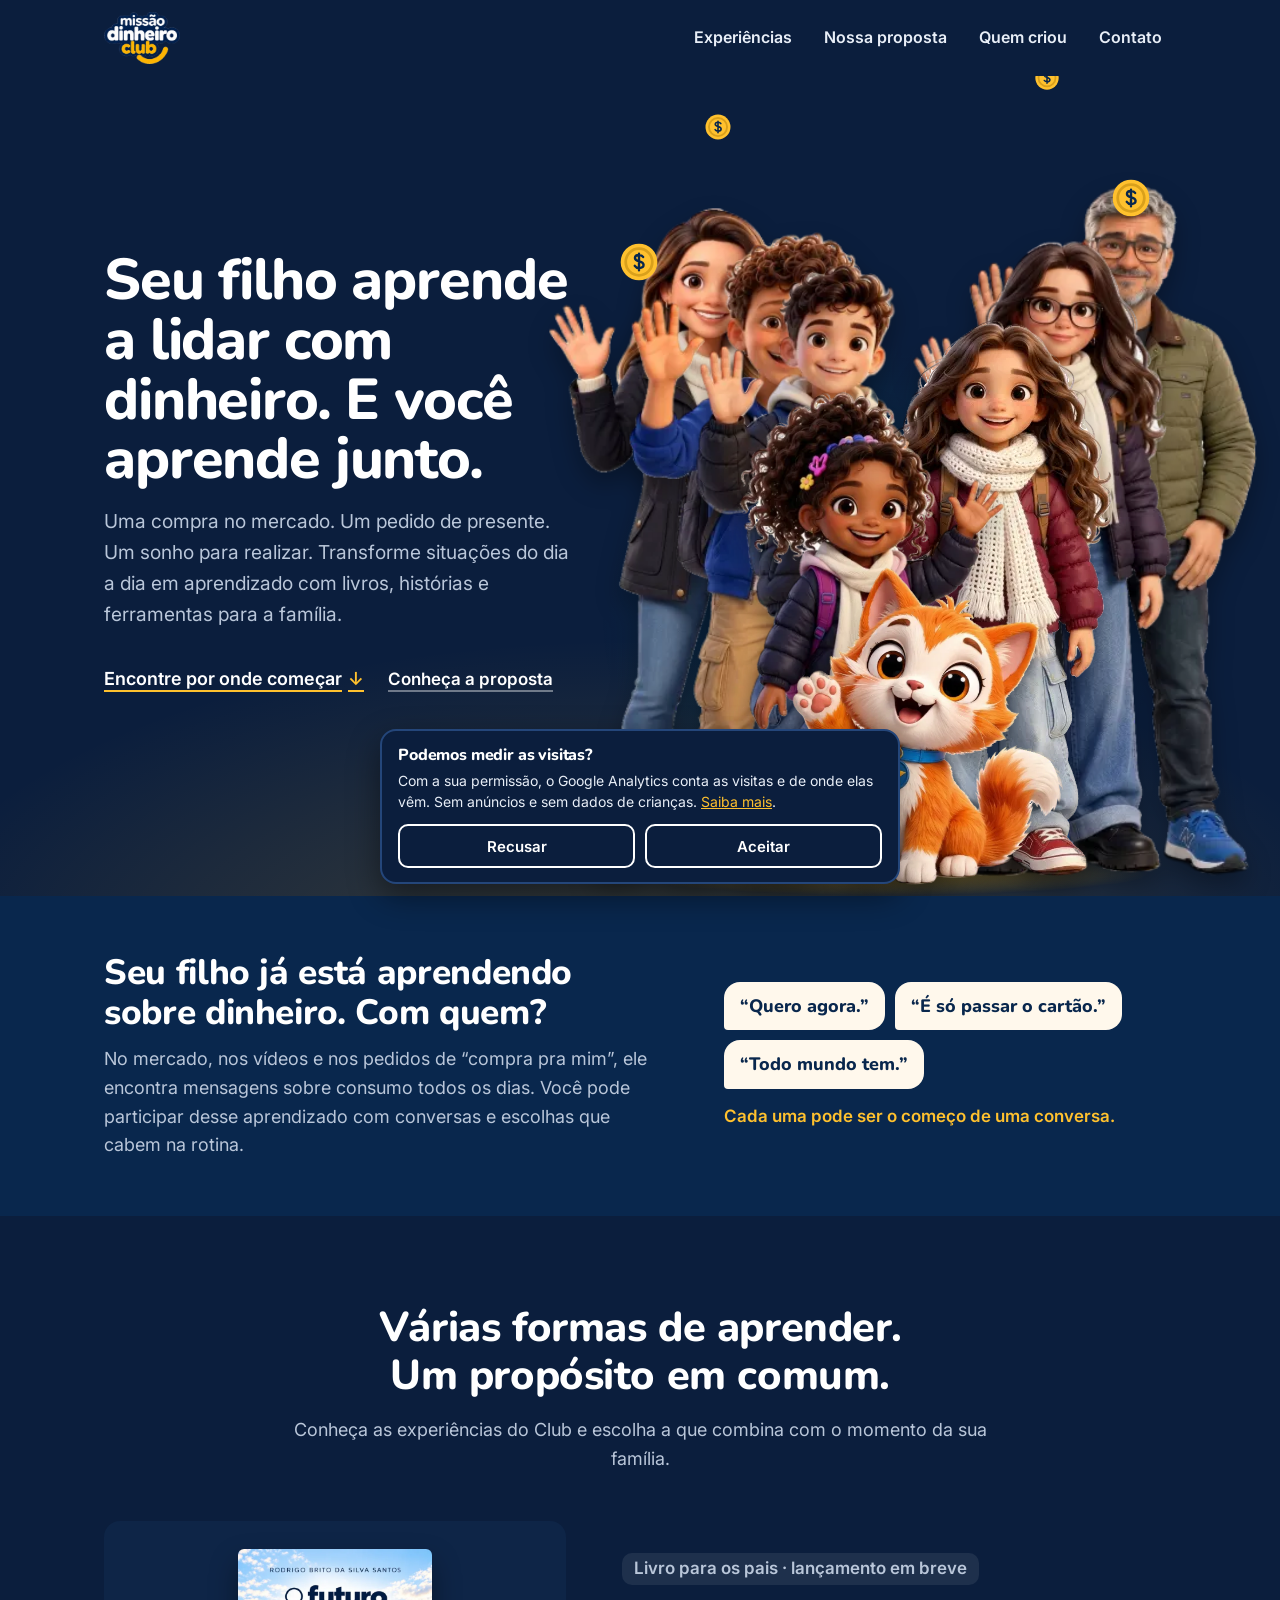
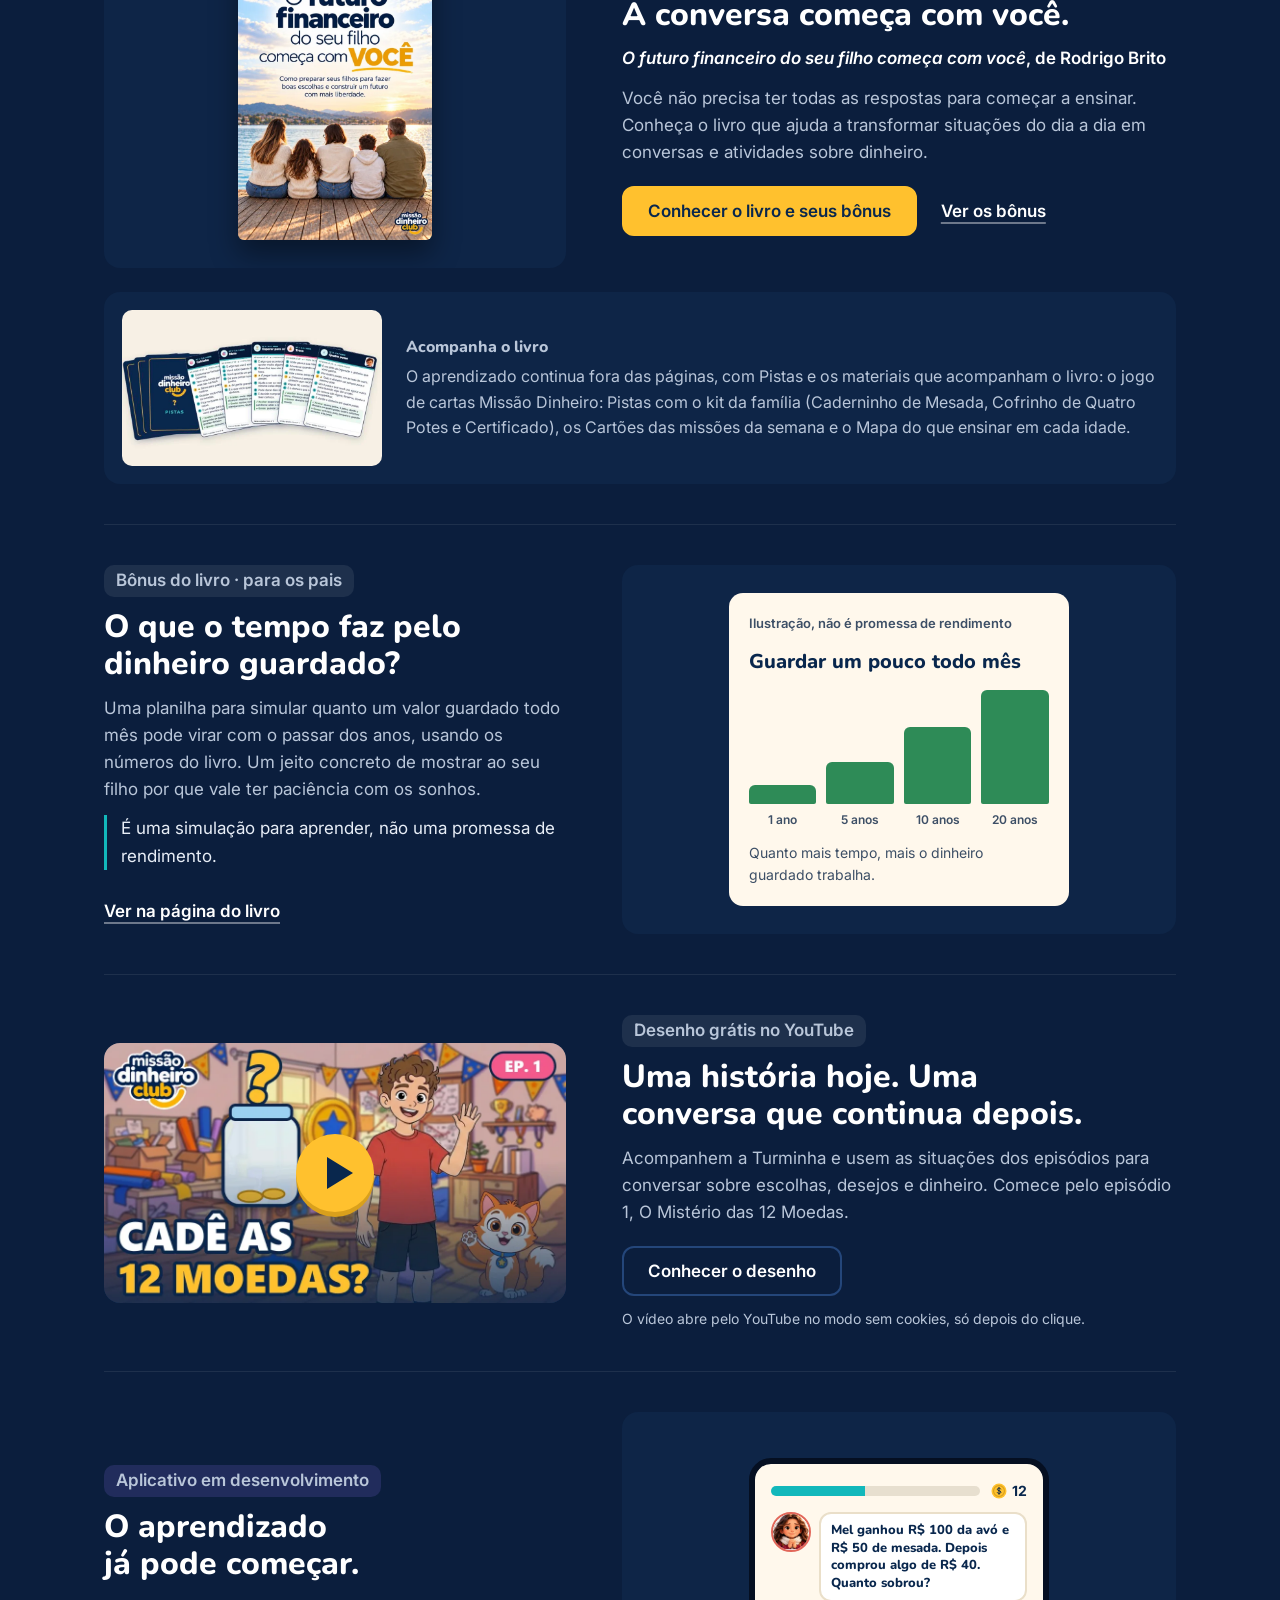
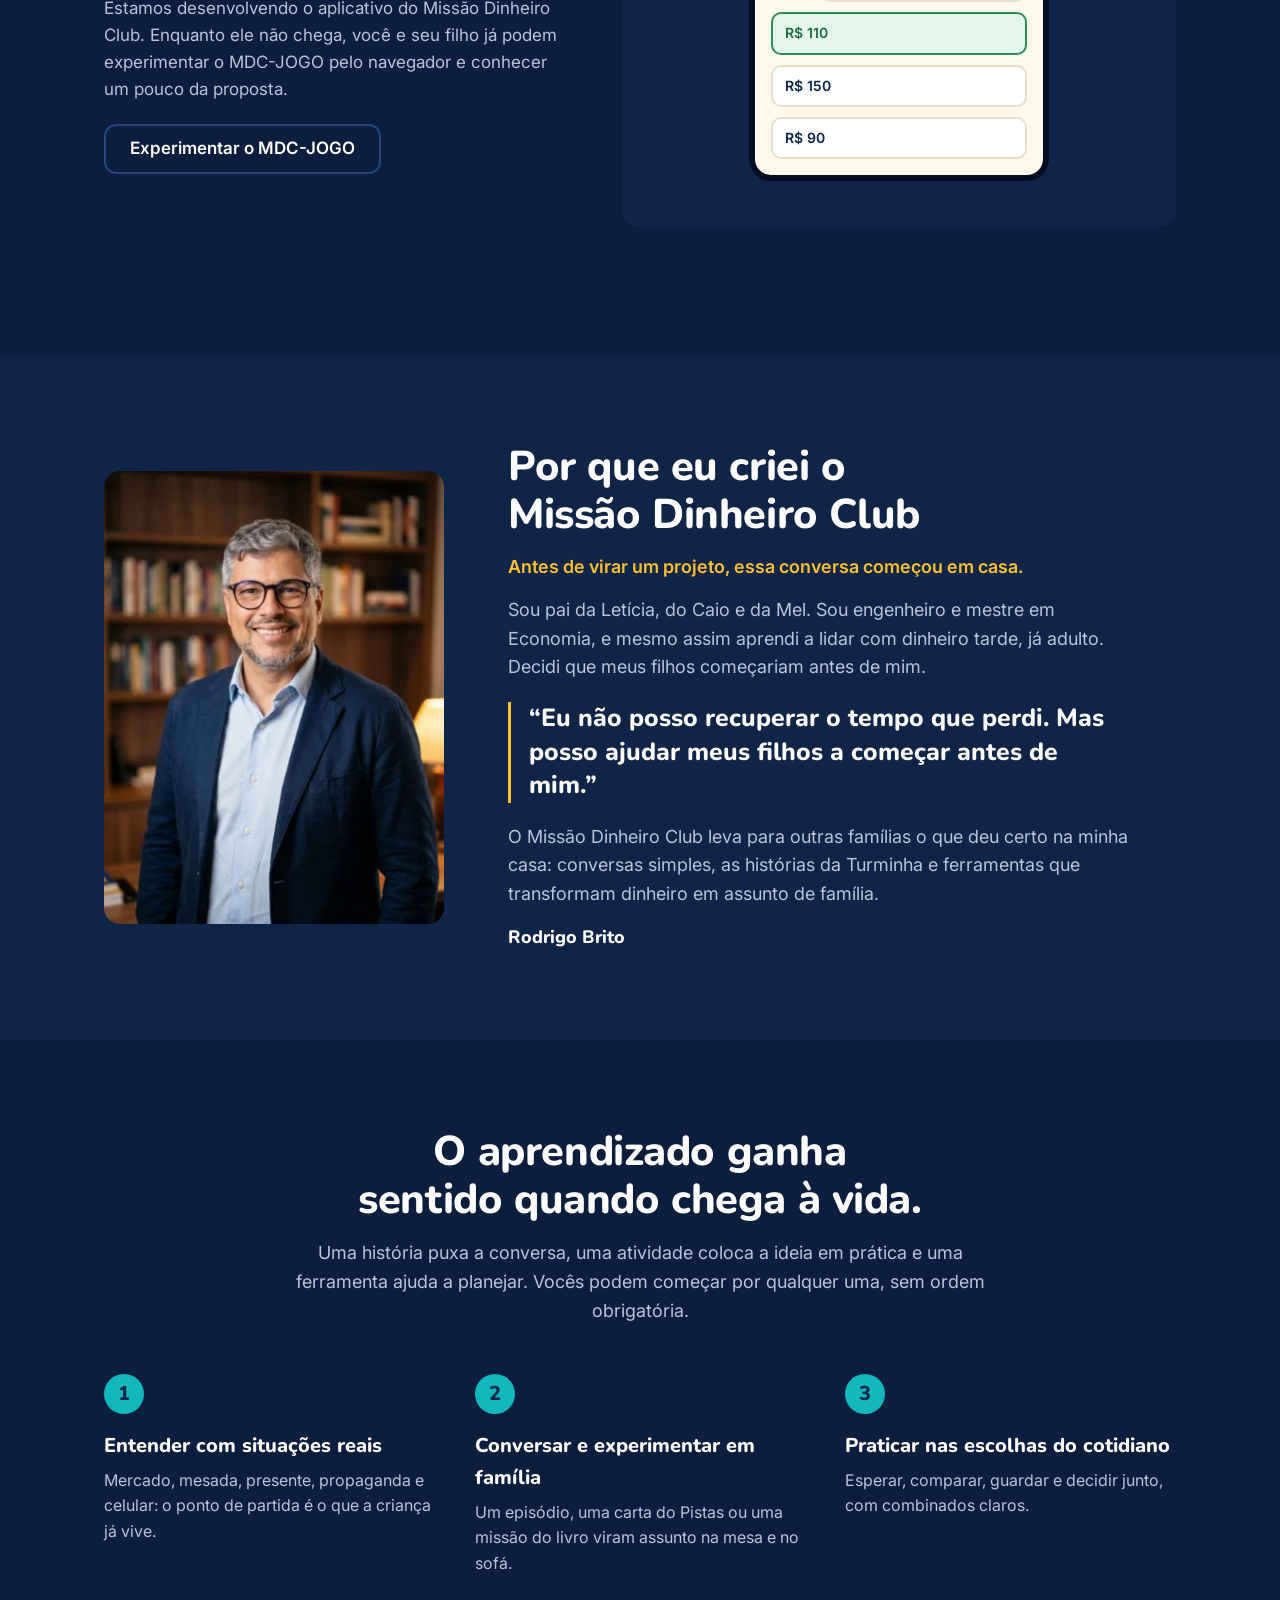
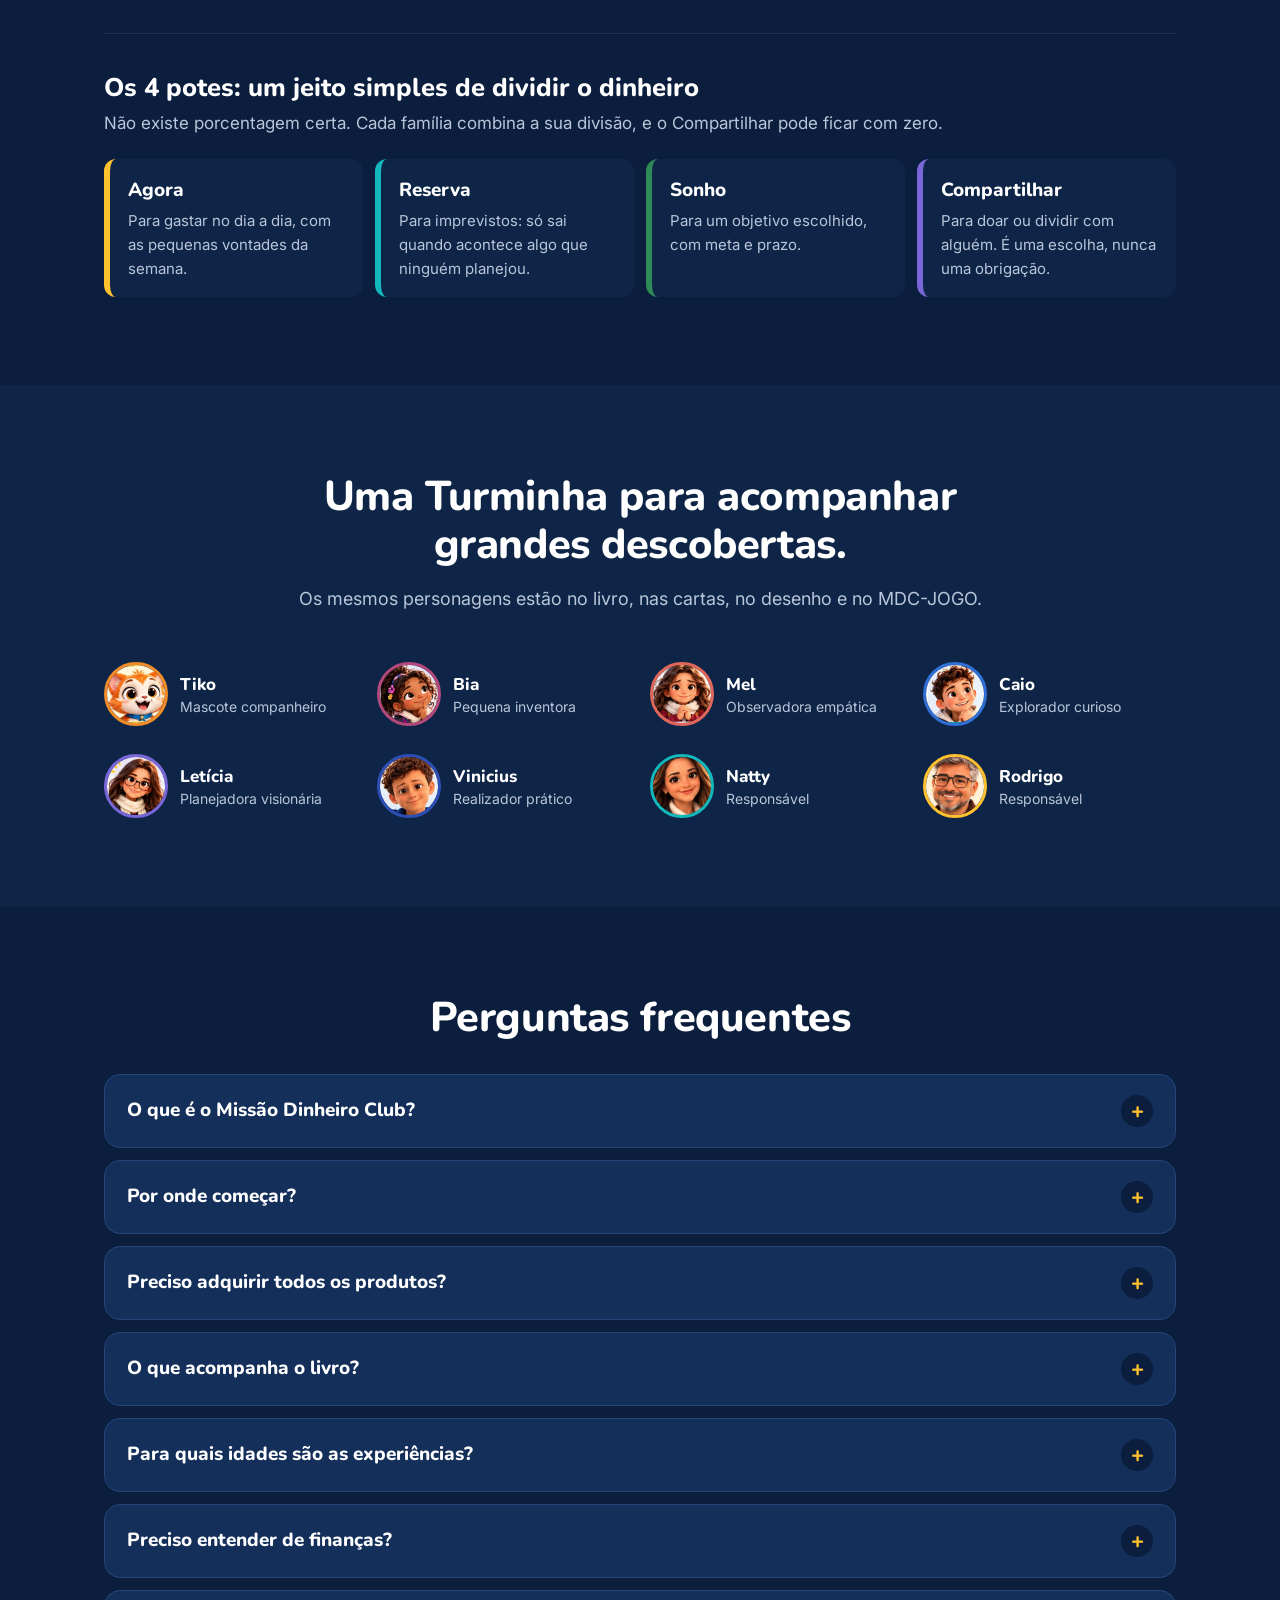
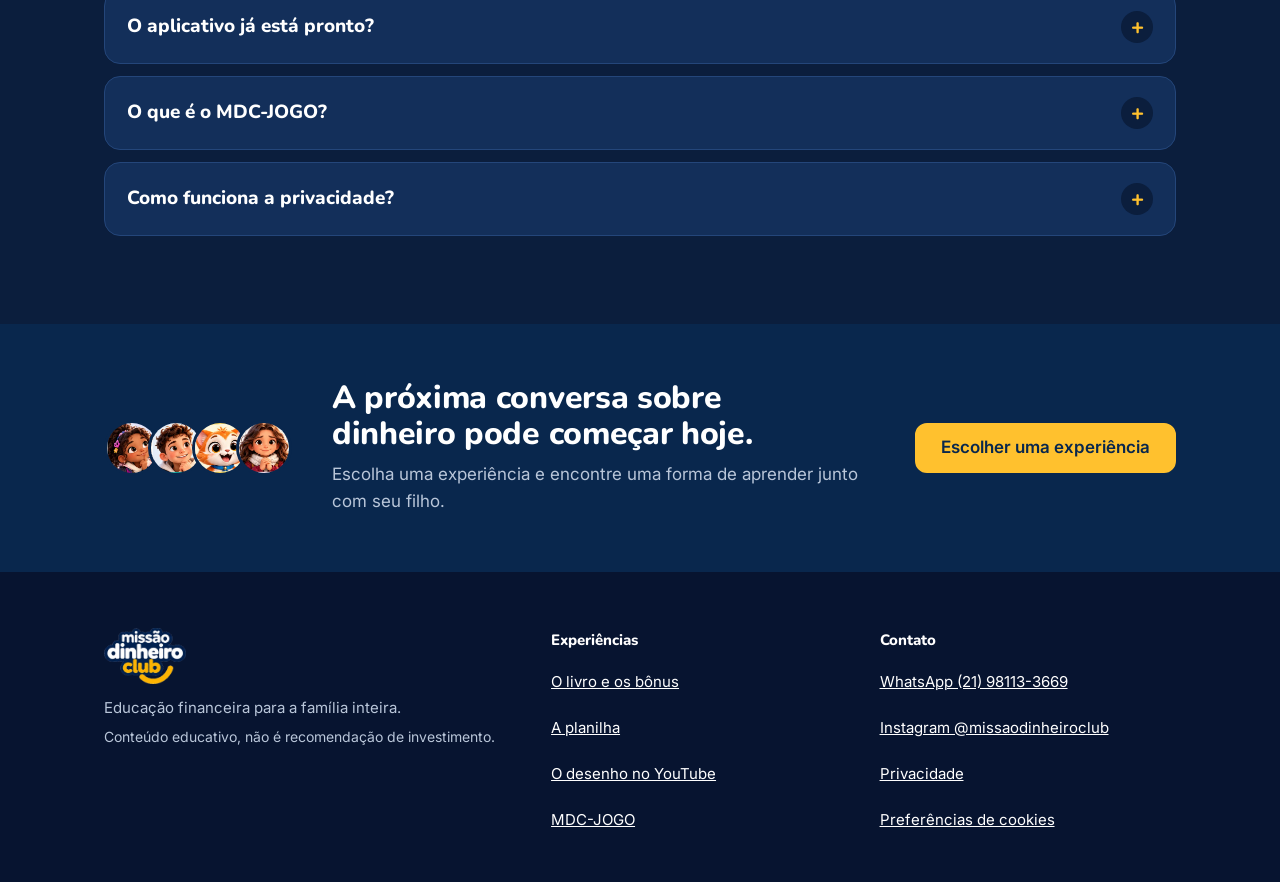
==== commit c9c24c94: "Casa: abertura sem botão amarelo, com link discreto para as experiências Co-Authored-By: Claude Opus" ====
--- a/index.html
+++ b/index.html
@@ -56,7 +56,7 @@
       <h1>Seu filho aprende a lidar com dinheiro. E você aprende junto.</h1>
       <p class="hero-sub">Uma compra no mercado. Um pedido de presente. Um sonho para realizar. Transforme situações do dia a dia em aprendizado com livros, histórias e ferramentas para a família.</p>
       <div class="hero-acoes">
-        <a href="#experiencias" class="btn btn-grande">Encontre por onde começar</a>
+        <a href="#experiencias" class="link-texto link-seta">Encontre por onde começar <span aria-hidden="true">↓</span></a>
         <a href="#proposta" class="link-texto">Conheça a proposta</a>
       </div>
     </div>
--- a/home.css
+++ b/home.css
@@ -189,3 +189,7 @@
 .tempo i{display:block;width:100%;background:#2E8B57;border-radius:6px 6px 2px 2px}
 .tempo span{font-size:12px;font-weight:600;color:#3D4F66}
 .exp-visual-plano{aspect-ratio:auto;min-height:280px}
+.link-seta{font-size:18px;text-decoration-color:var(--amarelo)}
+.link-seta span{display:inline-block;margin-left:6px;color:var(--amarelo);transition:transform .15s ease}
+.link-seta:hover span{transform:translateY(3px)}
+@media (max-width:640px){.hero-acoes{flex-direction:row;flex-wrap:wrap;justify-content:center;gap:4px 20px}}
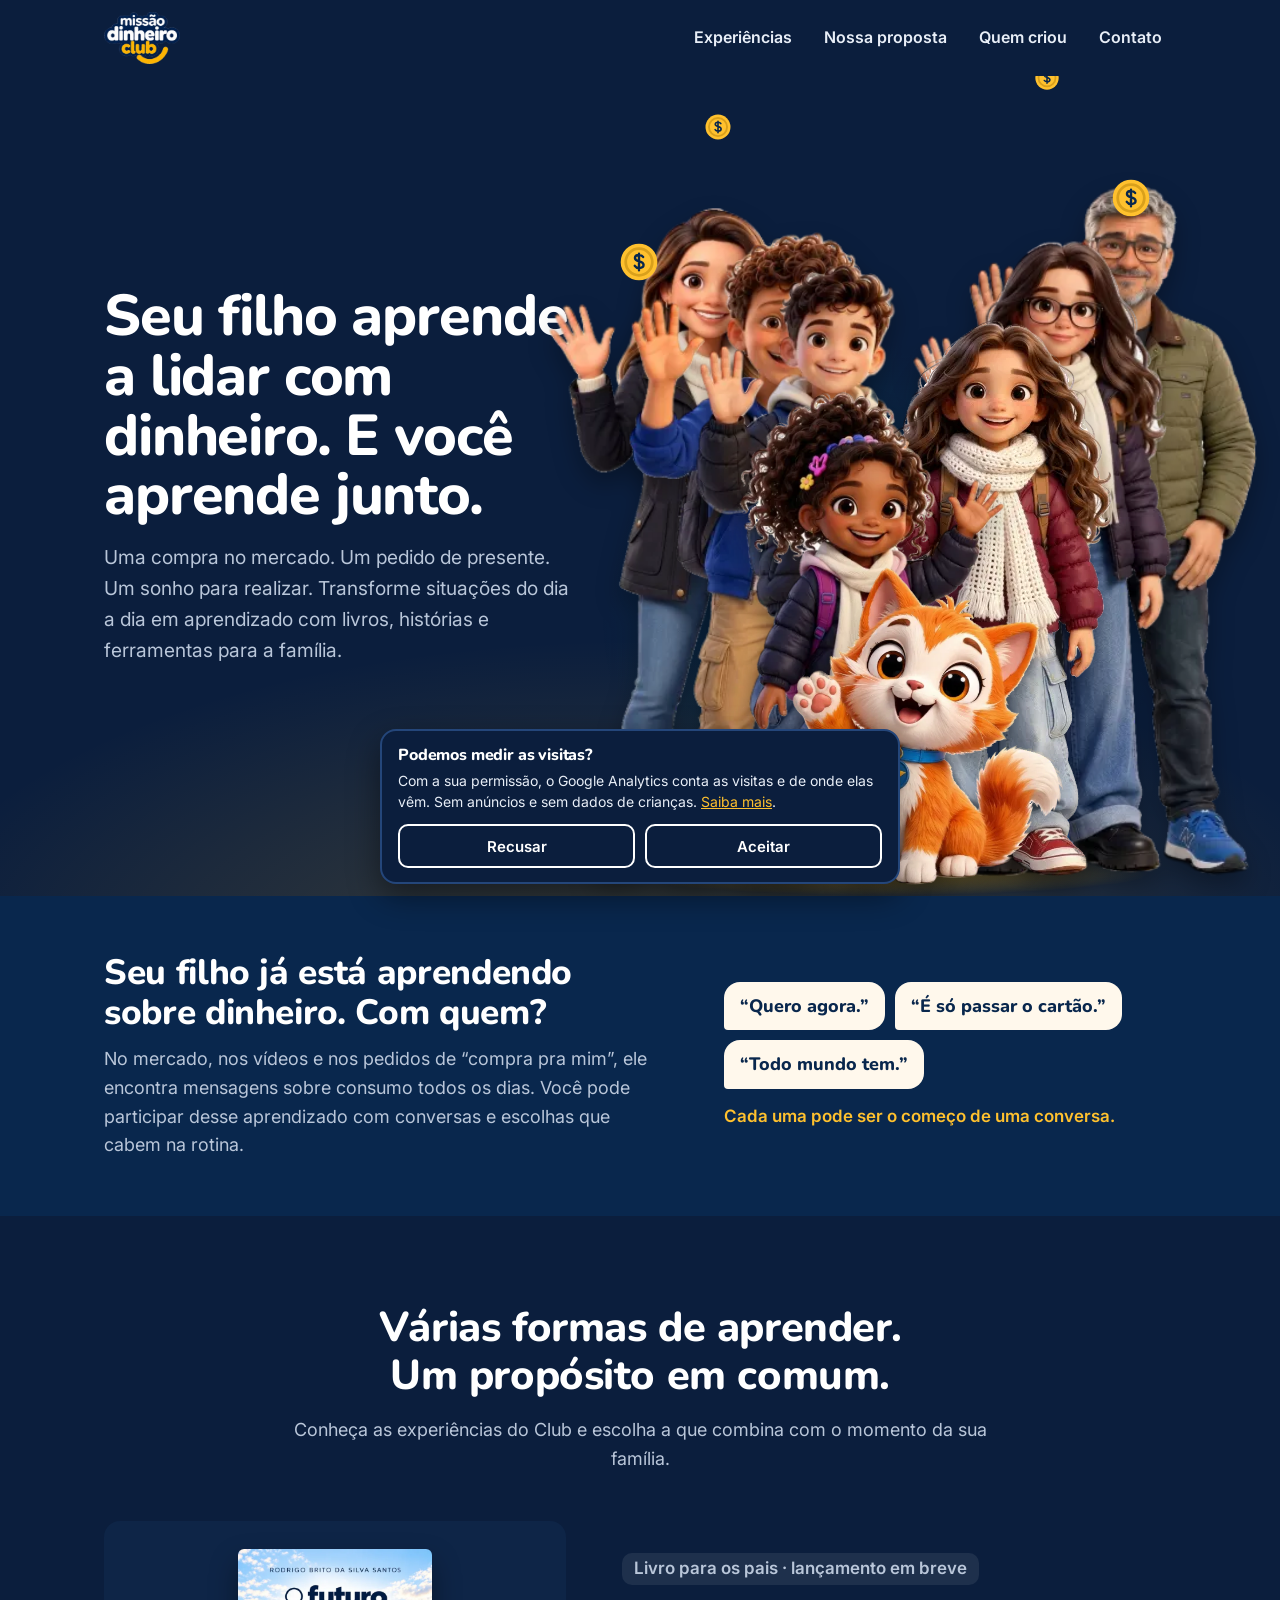
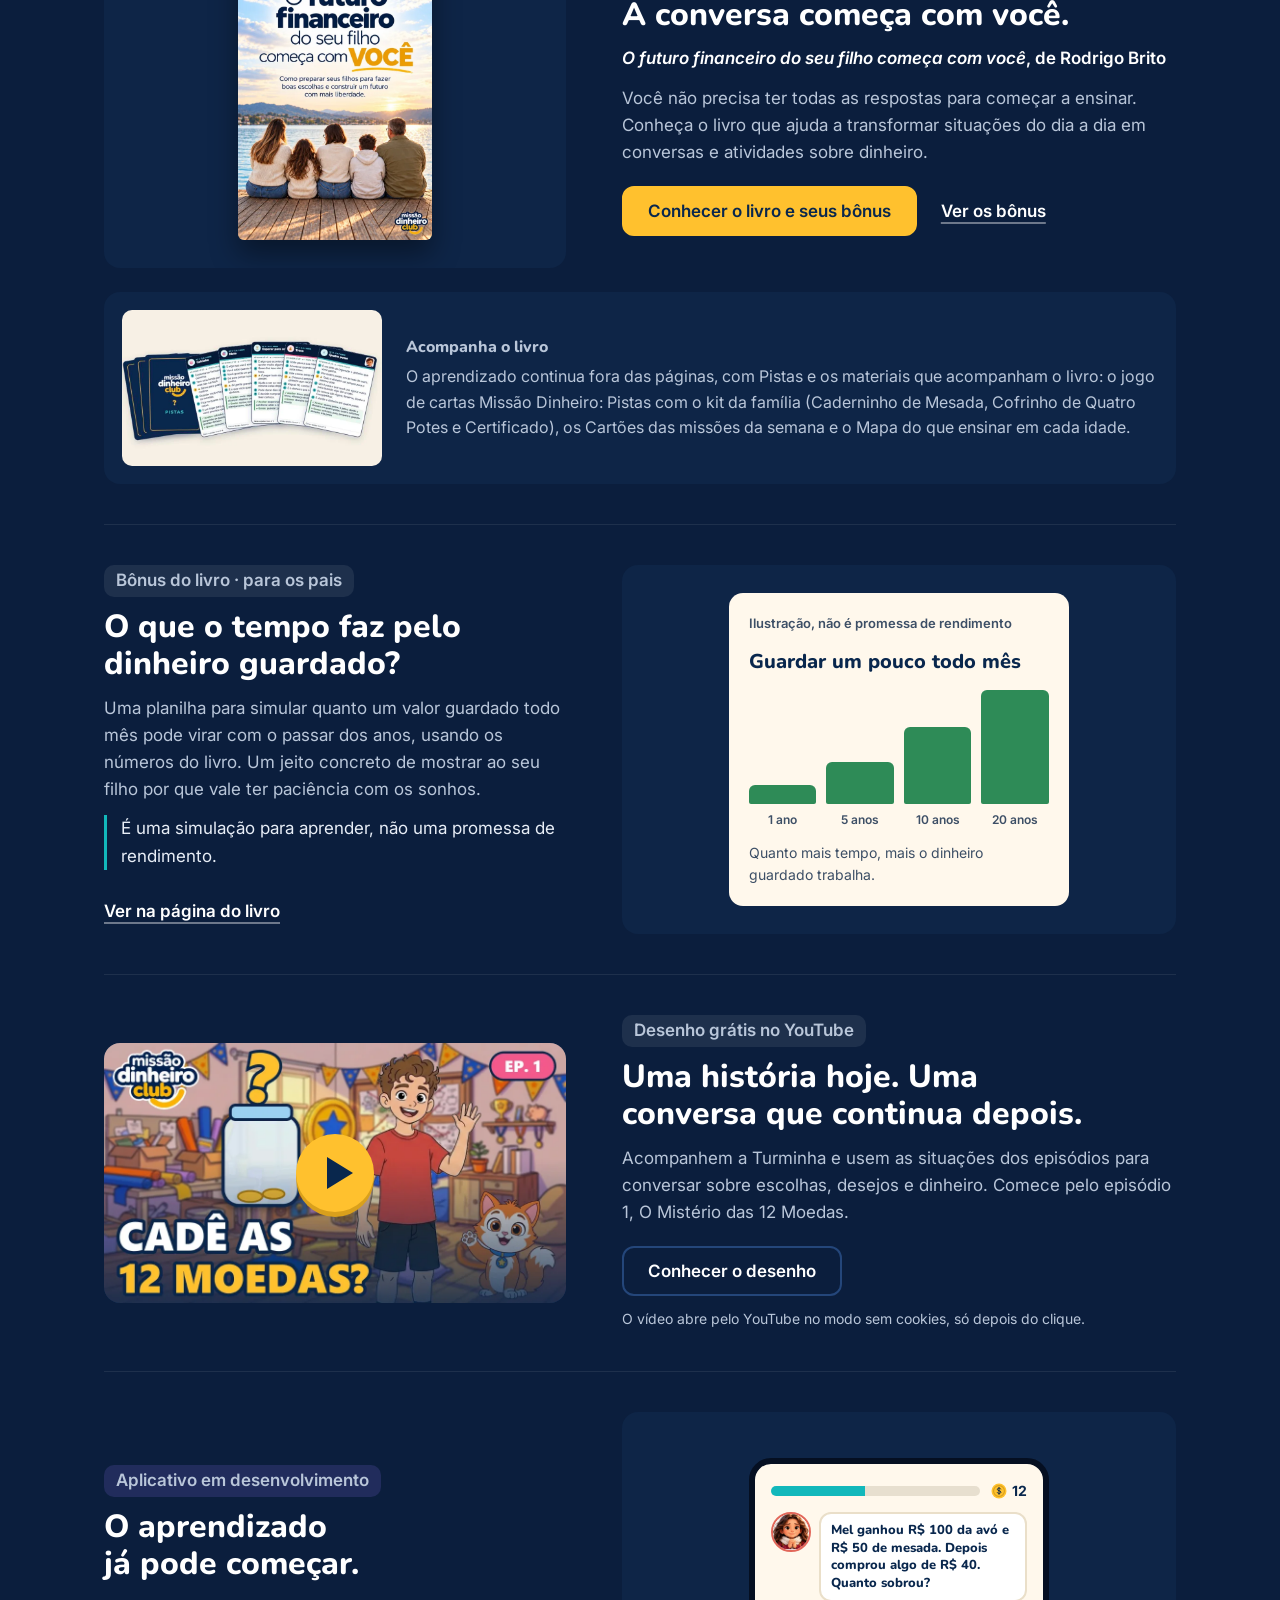
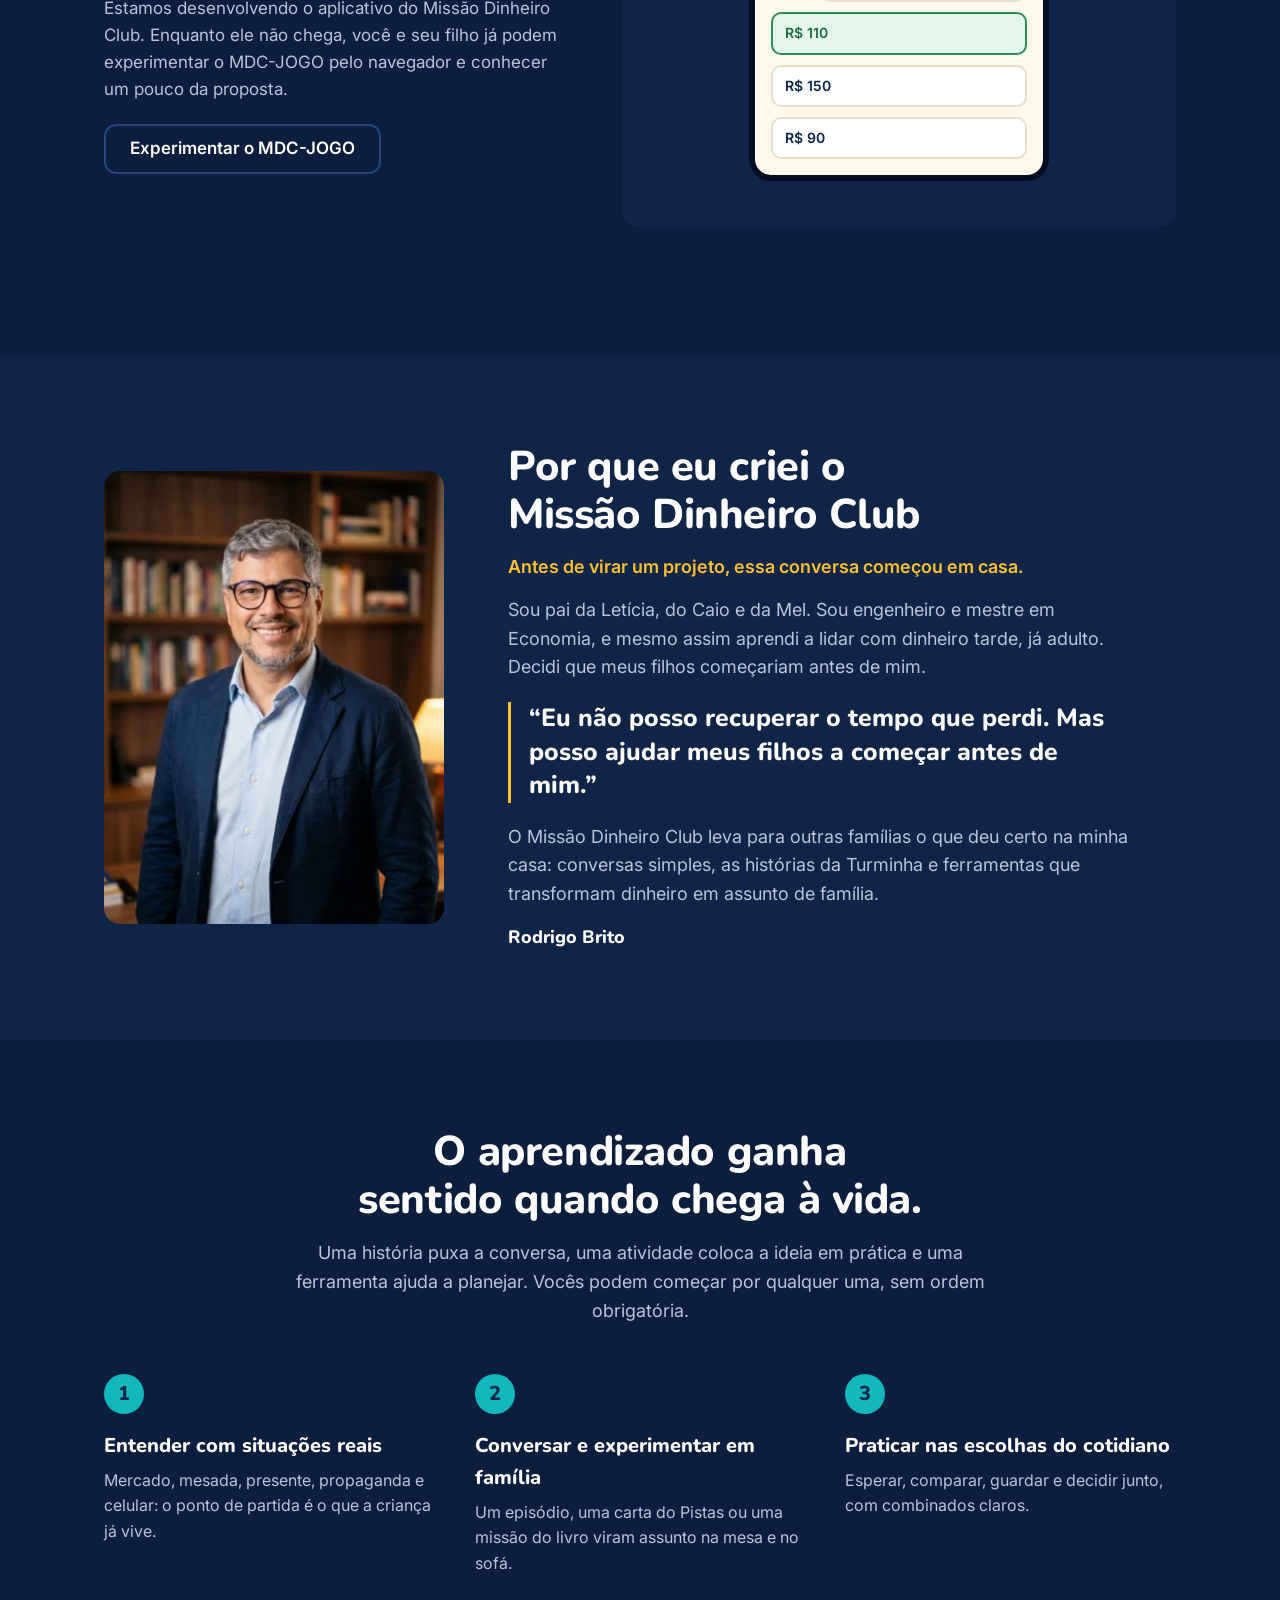
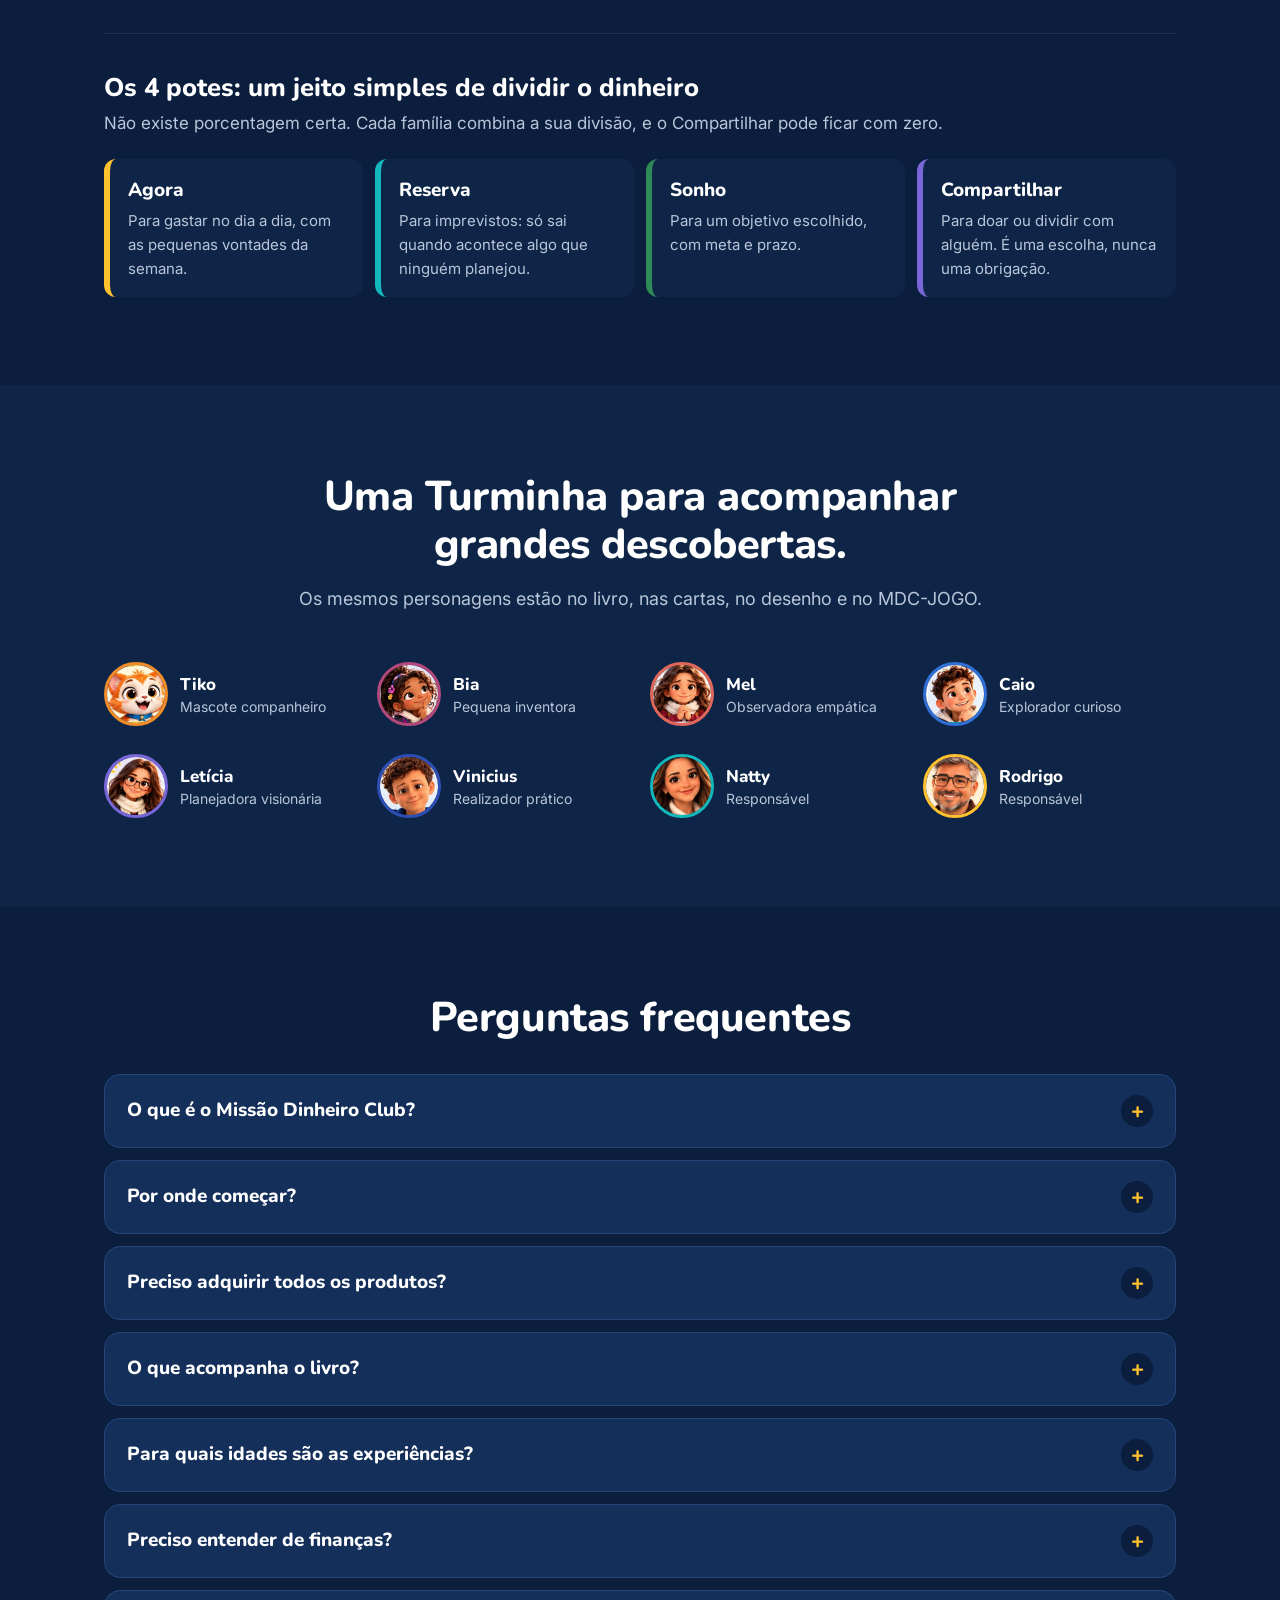
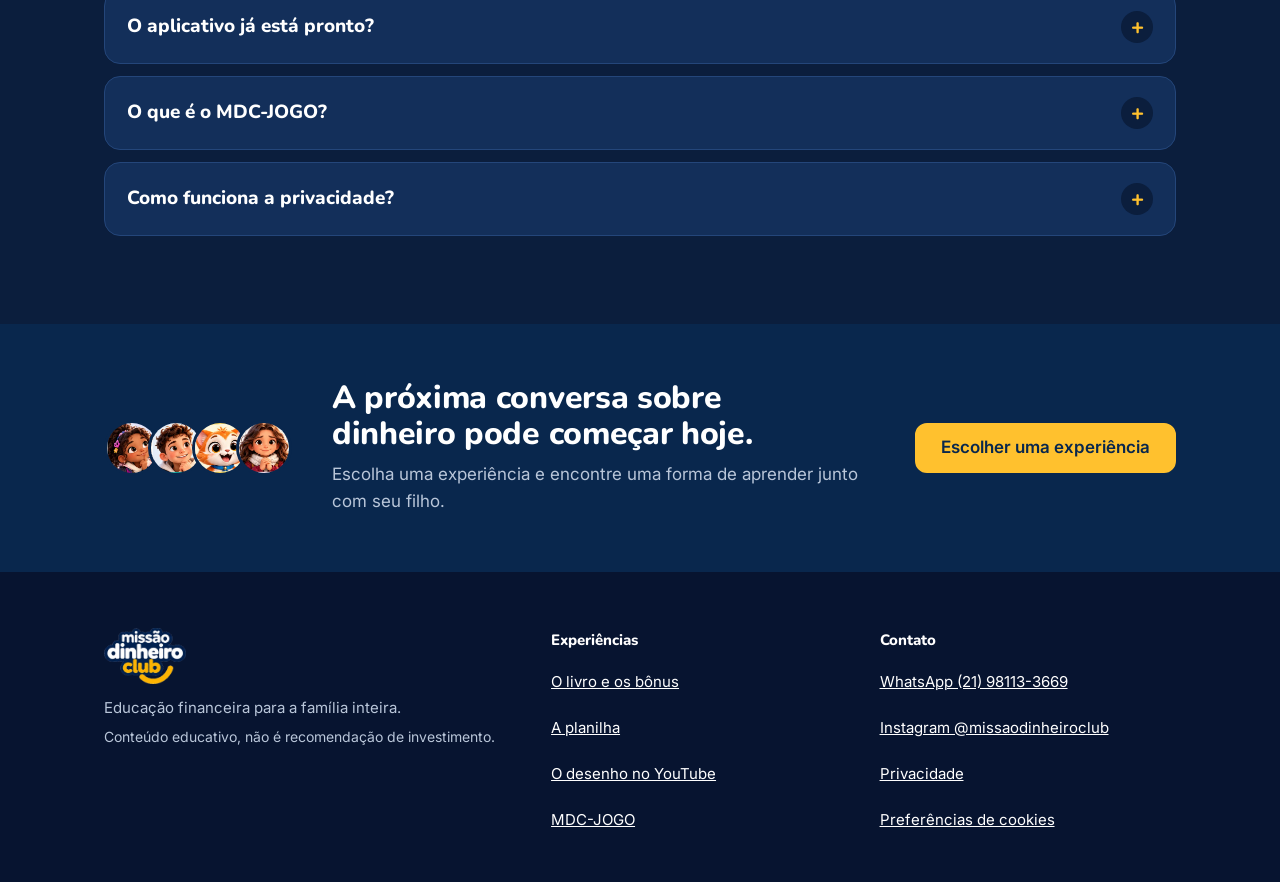
==== commit 1c3b9fe0: "Casa: abertura só com título, texto e Turminha Co-Authored-By: Claude Opus 5.5 <noreply@anthropic.co" ====
--- a/index.html
+++ b/index.html
@@ -55,10 +55,6 @@
     <div class="hero-texto">
       <h1>Seu filho aprende a lidar com dinheiro. E você aprende junto.</h1>
       <p class="hero-sub">Uma compra no mercado. Um pedido de presente. Um sonho para realizar. Transforme situações do dia a dia em aprendizado com livros, histórias e ferramentas para a família.</p>
-      <div class="hero-acoes">
-        <a href="#experiencias" class="link-texto link-seta">Encontre por onde começar <span aria-hidden="true">↓</span></a>
-        <a href="#proposta" class="link-texto">Conheça a proposta</a>
-      </div>
     </div>
     <div class="palco" aria-hidden="true">
       <div class="brilho"></div>
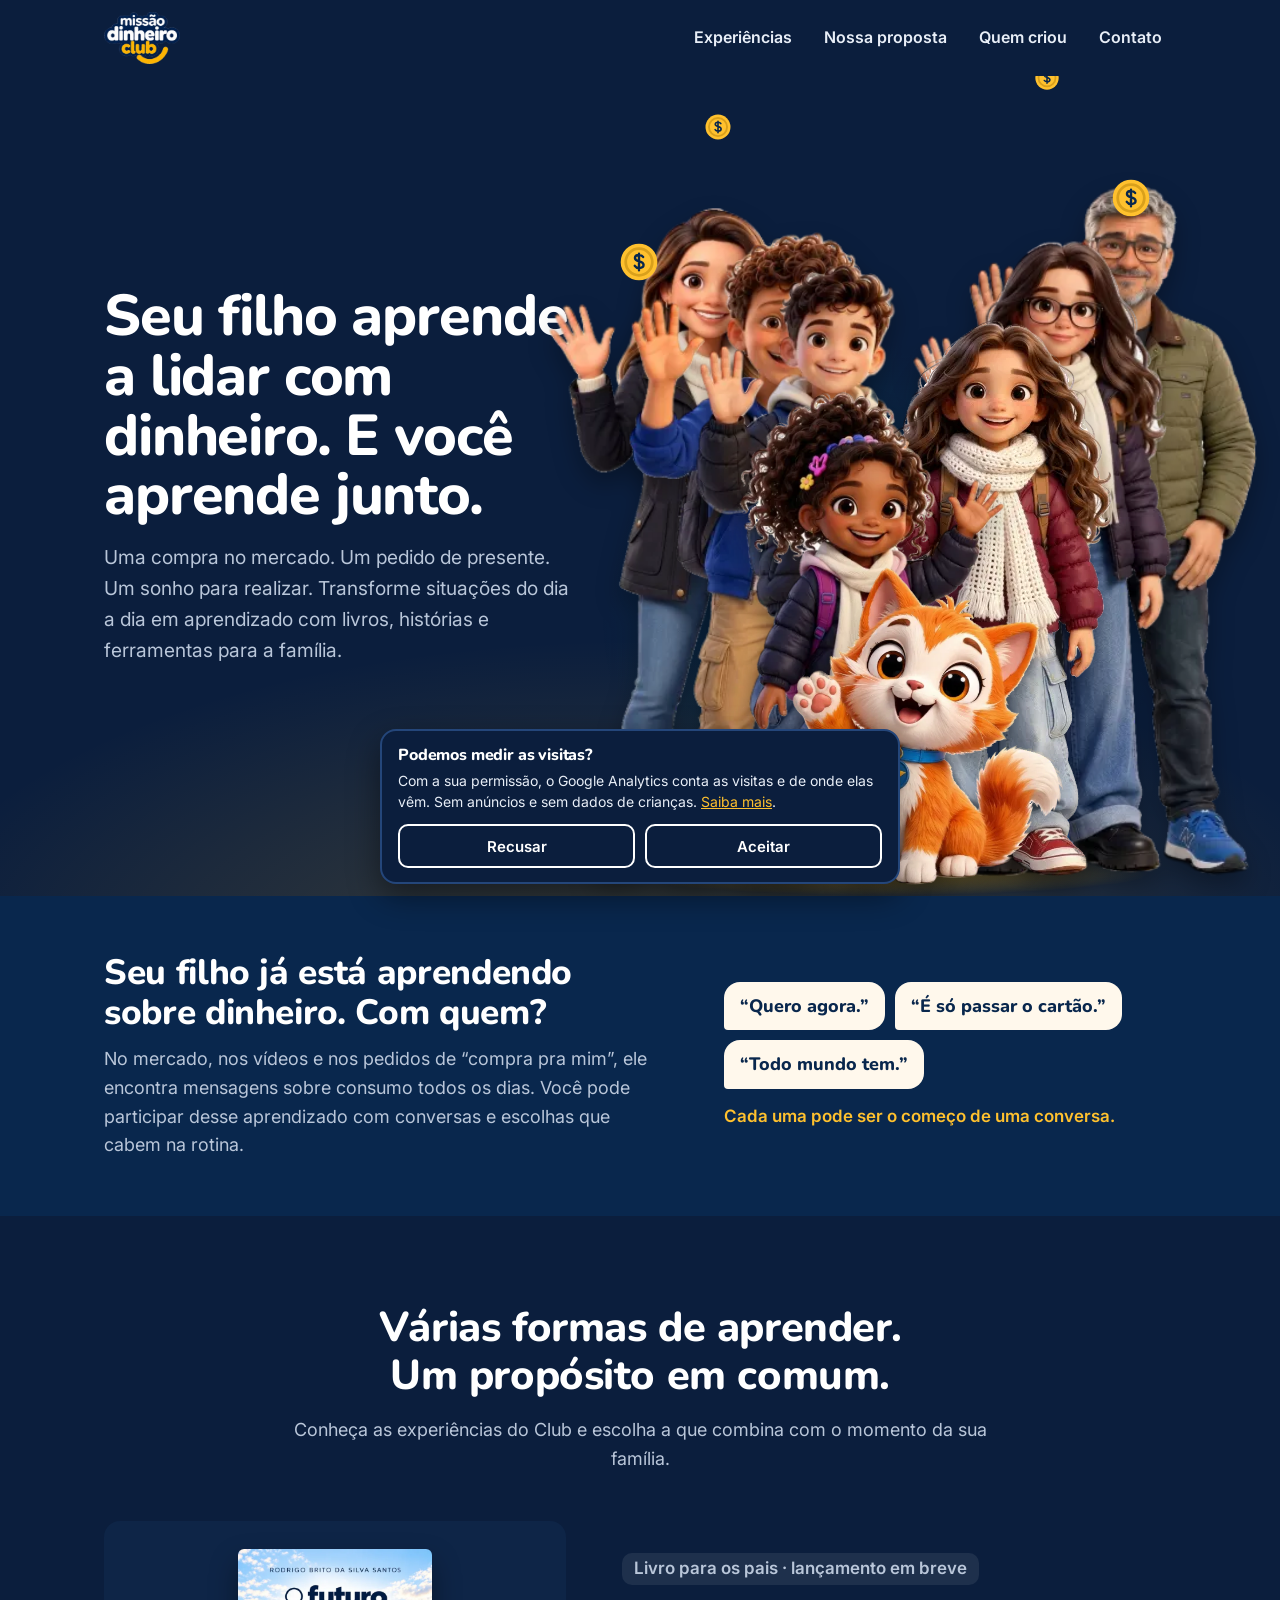
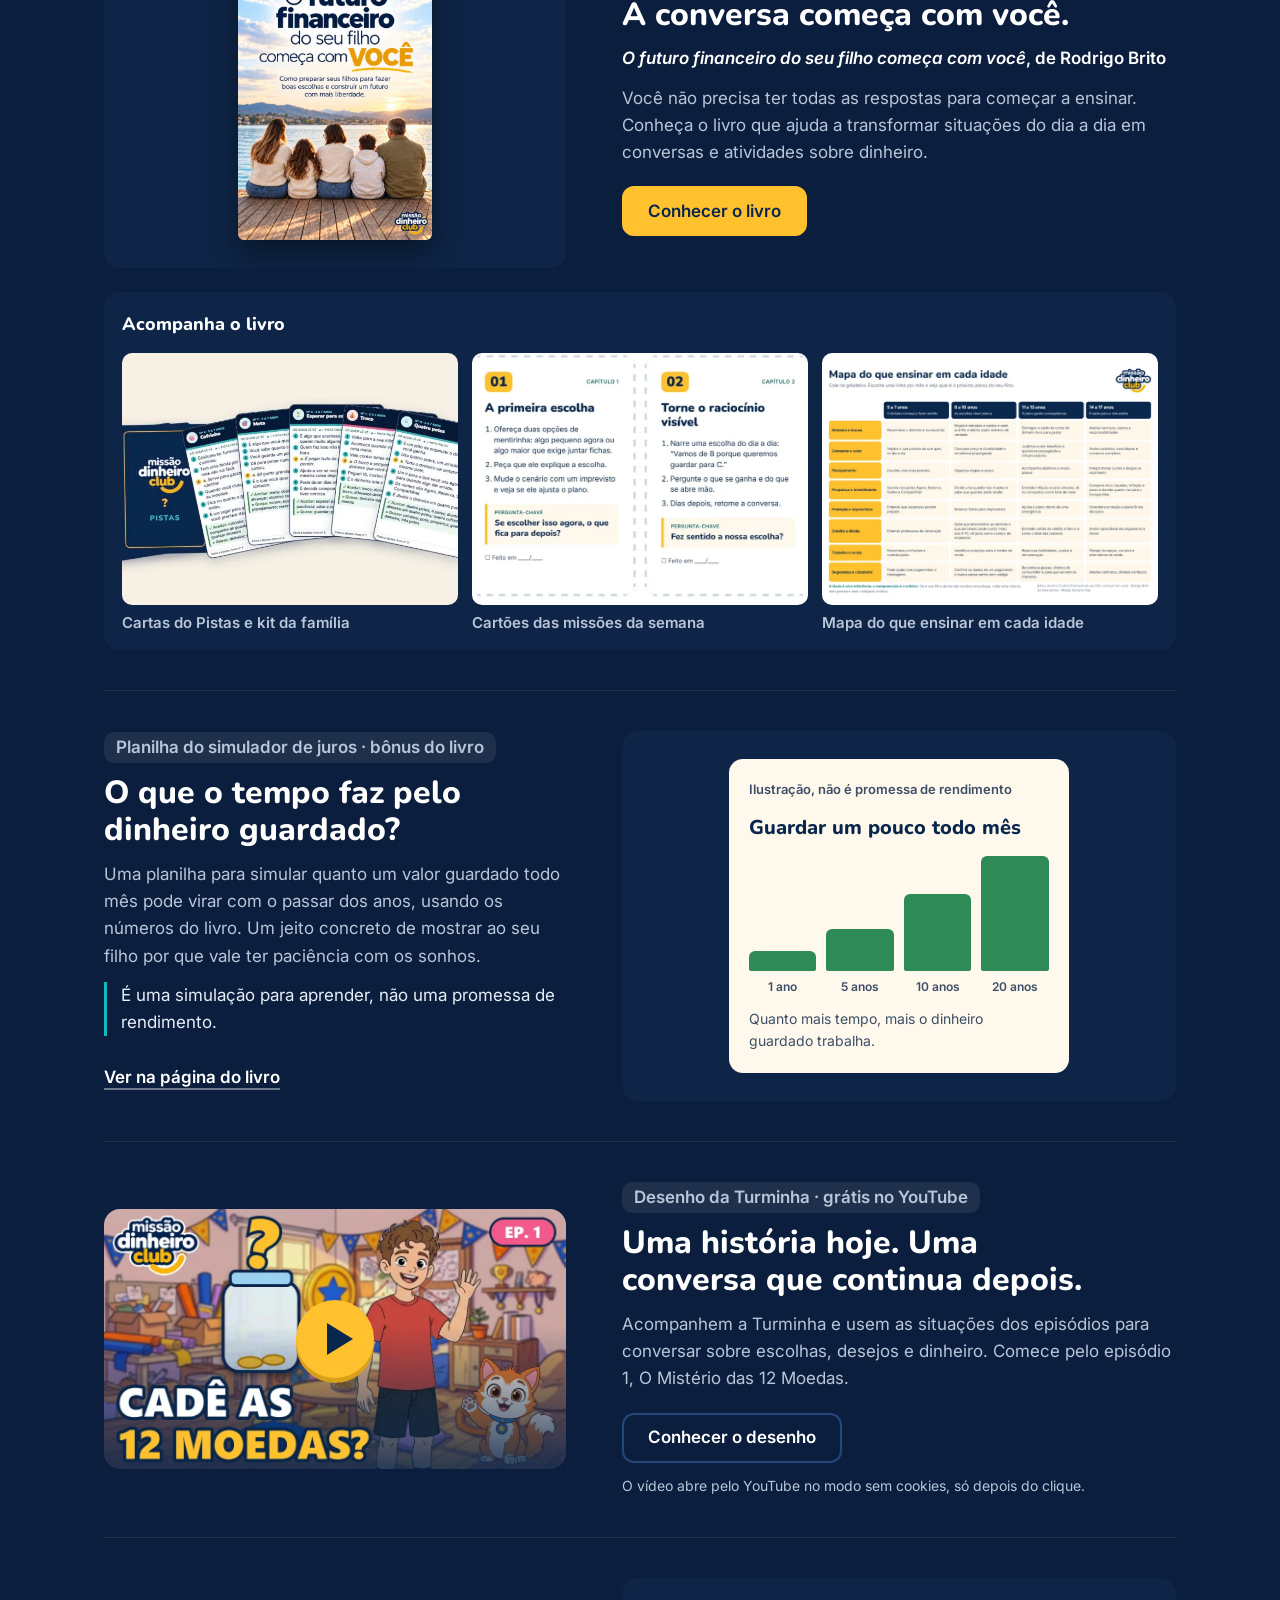
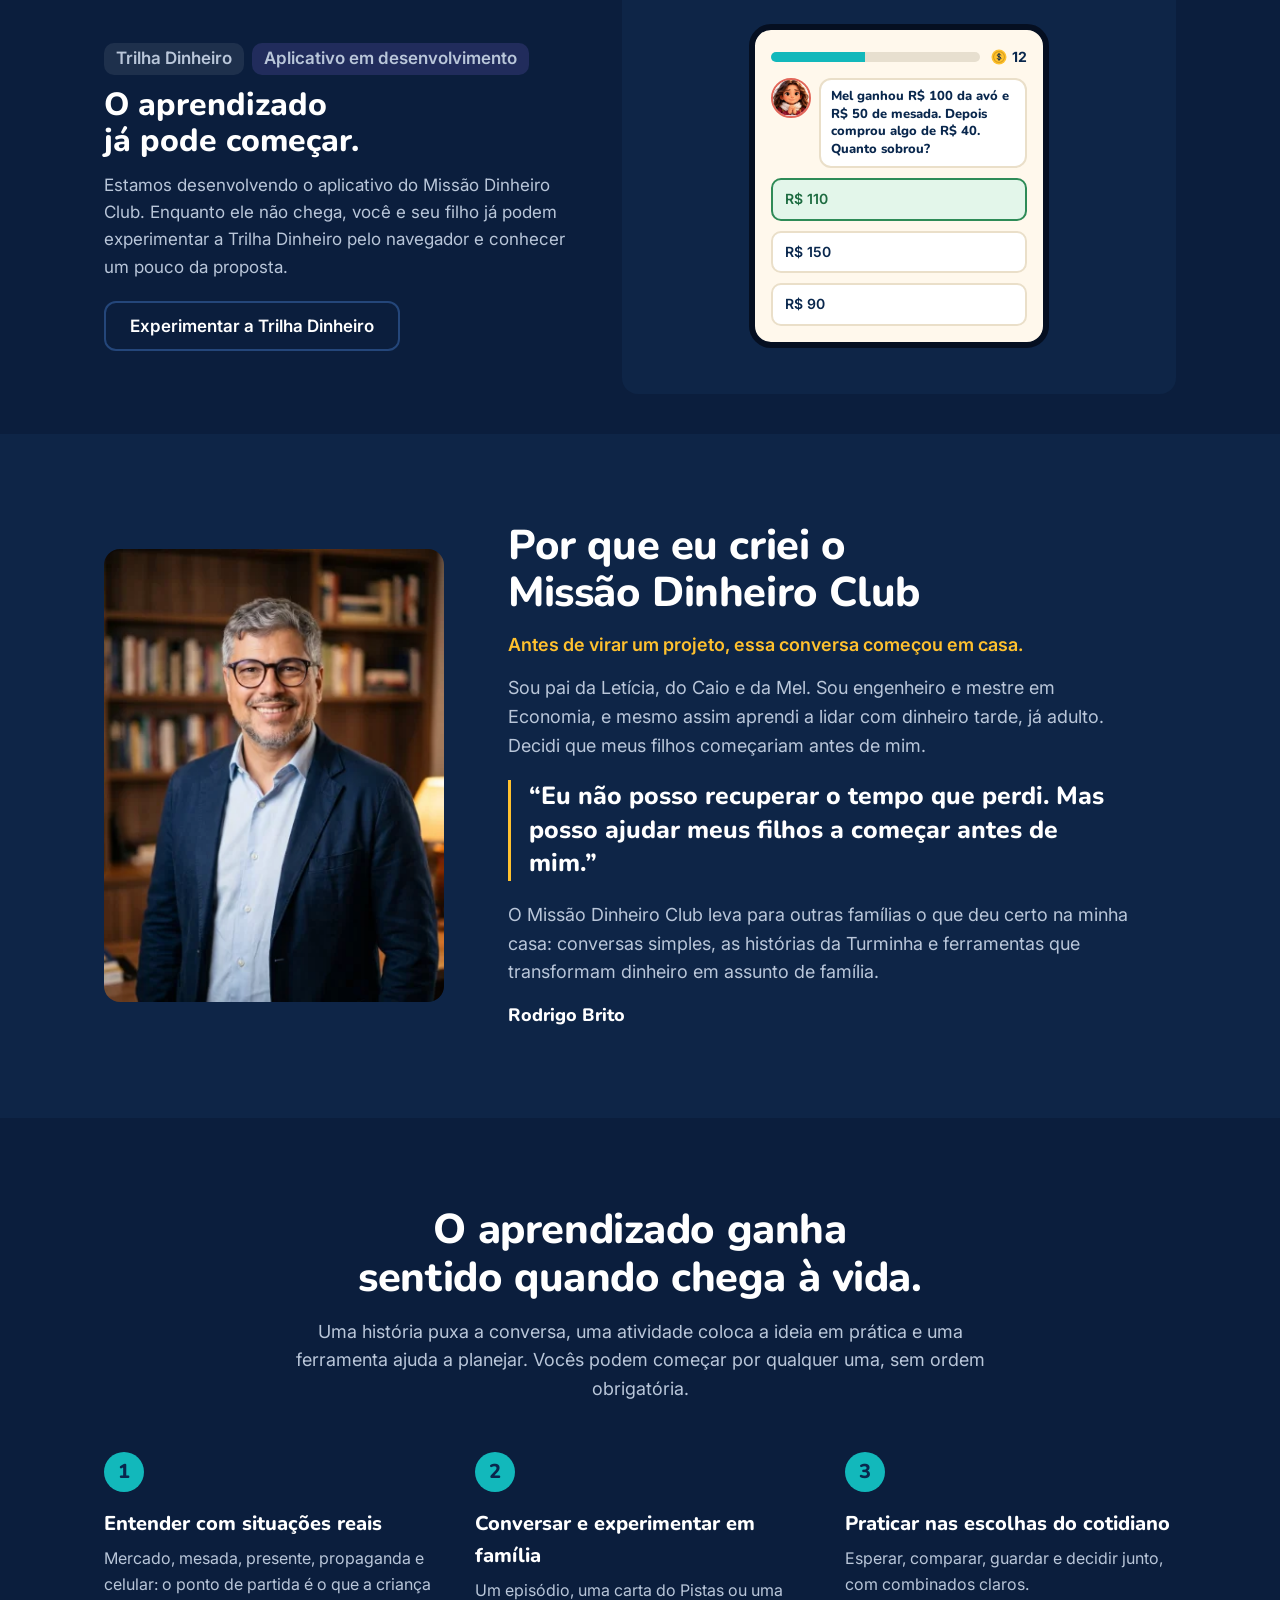
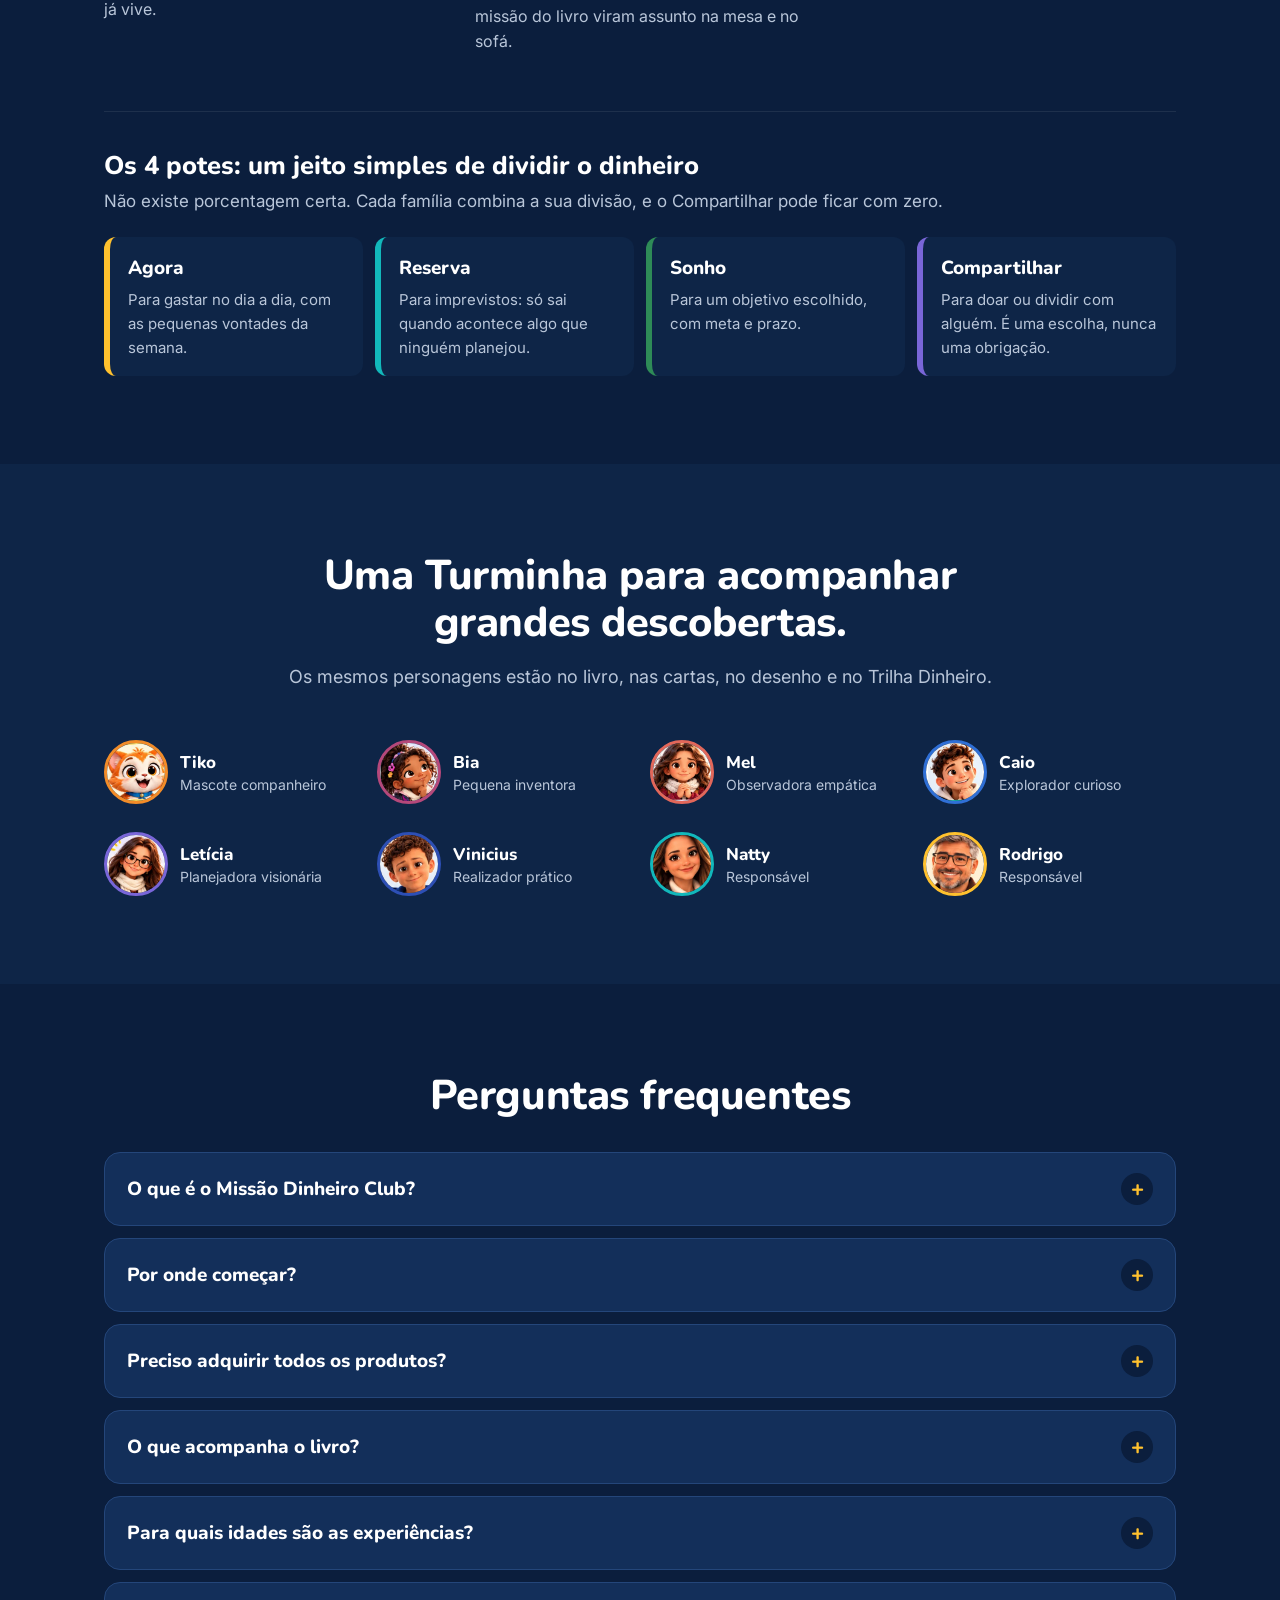
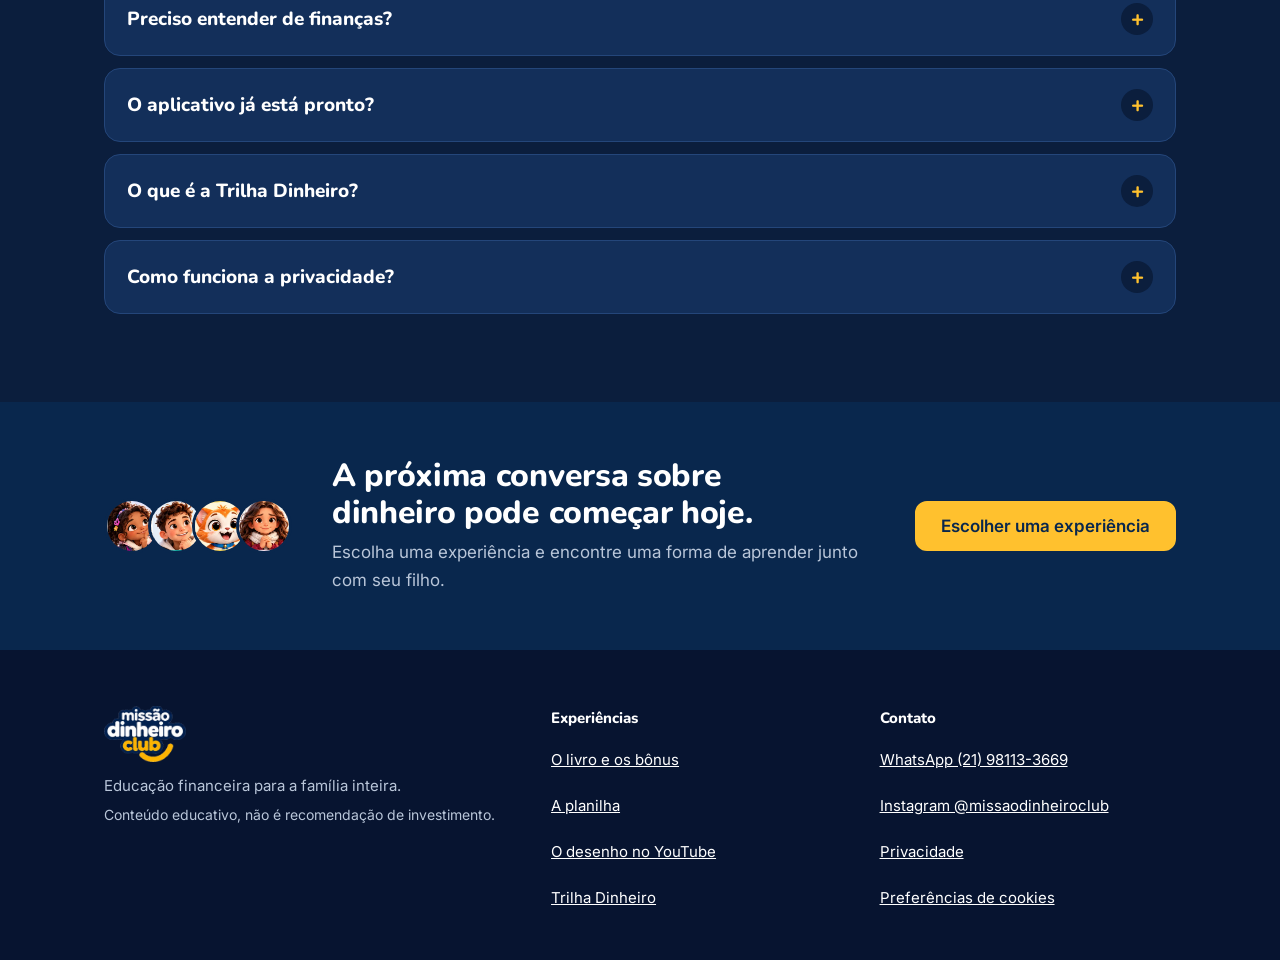
==== commit 94f58f5e: "Jogo vira a Trilha Dinheiro; casa com bônus em miniaturas e rótulos dos produtos - Nome público do j" ====
--- a/index.html
+++ b/index.html
@@ -4,7 +4,7 @@
 <meta charset="utf-8">
 <meta name="viewport" content="width=device-width, initial-scale=1">
 <title>Missão Dinheiro Club | Educação financeira para a família inteira</title>
-<meta name="description" content="Seu filho aprende a lidar com dinheiro, e você aprende junto: livro para os pais, histórias da Turminha, ferramentas para planejar sonhos e o MDC-JOGO para experimentar no navegador.">
+<meta name="description" content="Seu filho aprende a lidar com dinheiro, e você aprende junto: livro para os pais, histórias da Turminha, ferramentas para planejar sonhos e a Trilha Dinheiro para experimentar no navegador.">
 <link rel="canonical" href="https://missaodinheiroclub.com.br/">
 <meta property="og:type" content="website">
 <meta property="og:locale" content="pt_BR">
@@ -113,16 +113,16 @@
         <p class="exp-obra"><em>O futuro financeiro do seu filho começa com você</em>, de Rodrigo Brito</p>
         <p>Você não precisa ter todas as respostas para começar a ensinar. Conheça o livro que ajuda a transformar situações do dia a dia em conversas e atividades sobre dinheiro.</p>
         <div class="exp-acoes">
-          <a href="livro/" class="btn">Conhecer o livro e seus bônus</a>
-          <a href="livro/#bonus" class="link-texto">Ver os bônus</a>
+          <a href="livro/" class="btn">Conhecer o livro</a>
         </div>
       </div>
       <div class="exp-bonus">
-        <img src="assets/bonus-jogo-pistas.webp" width="800" height="480" alt="Cartas do jogo Missão Dinheiro: Pistas, que acompanham o livro" loading="lazy" decoding="async">
-        <div>
-          <p class="exp-bonus-tit">Acompanha o livro</p>
-          <p>O aprendizado continua fora das páginas, com Pistas e os materiais que acompanham o livro: o jogo de cartas Missão Dinheiro: Pistas com o kit da família (Caderninho de Mesada, Cofrinho de Quatro Potes e Certificado), os Cartões das missões da semana e o Mapa do que ensinar em cada idade.</p>
-        </div>
+        <p class="exp-bonus-tit">Acompanha o livro</p>
+        <ul class="bonus-lista">
+          <li><a href="livro/#bonus"><img src="assets/bonus-jogo-pistas.webp" width="800" height="480" alt="" loading="lazy" decoding="async"><span>Cartas do Pistas e kit da família</span></a></li>
+          <li><a href="livro/#bonus"><img src="assets/bonus-cartoes-missoes.webp" width="800" height="591" alt="" loading="lazy" decoding="async"><span>Cartões das missões da semana</span></a></li>
+          <li><a href="livro/#bonus"><img src="assets/bonus-mapa-idades.webp" width="800" height="566" alt="" loading="lazy" decoding="async"><span>Mapa do que ensinar em cada idade</span></a></li>
+        </ul>
       </div>
     </article>
 
@@ -142,7 +142,7 @@
         </div>
       </div>
       <div class="exp-txt">
-        <p class="selo">Bônus do livro · para os pais</p>
+        <p class="selo">Planilha do simulador de juros · bônus do livro</p>
         <h3 id="planilha-titulo">O que o tempo faz pelo dinheiro guardado?</h3>
         <p>Uma planilha para simular quanto um valor guardado todo mês pode virar com o passar dos anos, usando os números do livro. Um jeito concreto de mostrar ao seu filho por que vale ter paciência com os sonhos.</p>
         <p class="exp-pergunta">É uma simulação para aprender, não uma promessa de rendimento.</p>
@@ -163,7 +163,7 @@
         </div>
       </div>
       <div class="exp-txt">
-        <p class="selo">Desenho grátis no YouTube</p>
+        <p class="selo">Desenho da Turminha · grátis no YouTube</p>
         <h3 id="desenho-titulo">Uma história hoje. Uma conversa que continua depois.</h3>
         <p>Acompanhem a Turminha e usem as situações dos episódios para conversar sobre escolhas, desejos e dinheiro. Comece pelo episódio 1, O Mistério das 12 Moedas.</p>
         <div class="exp-acoes">
@@ -173,9 +173,9 @@
       </div>
     </article>
 
-    <!-- Aplicativo e MDC-JOGO -->
+    <!-- Aplicativo e Trilha Dinheiro -->
     <article class="exp exp-inv" id="aplicativo" aria-labelledby="app-titulo">
-      <div class="exp-visual exp-visual-jogo" role="img" aria-label="Pergunta do MDC-JOGO: a Mel ganhou R$ 100 da avó e R$ 50 de mesada e comprou algo de R$ 40. Quanto sobrou?">
+      <div class="exp-visual exp-visual-jogo" role="img" aria-label="Pergunta da Trilha Dinheiro: a Mel ganhou R$ 100 da avó e R$ 50 de mesada e comprou algo de R$ 40. Quanto sobrou?">
         <div class="tela" aria-hidden="true">
           <div class="tela-topo"><span></span><b><svg><use href="#moeda"/></svg>12</b></div>
           <div class="tela-q"><img src="assets/mel-idle.webp" width="192" height="192" alt="" loading="lazy" decoding="async"><p>Mel ganhou R$ 100 da avó e R$ 50 de mesada. Depois comprou algo de R$ 40. Quanto sobrou?</p></div>
@@ -185,11 +185,11 @@
         </div>
       </div>
       <div class="exp-txt">
-        <p class="selo selo-dev">Aplicativo em desenvolvimento</p>
+        <div class="selos"><p class="selo">Trilha Dinheiro</p><p class="selo selo-dev">Aplicativo em desenvolvimento</p></div>
         <h3 id="app-titulo">O aprendizado já pode começar.</h3>
-        <p>Estamos desenvolvendo o aplicativo do Missão Dinheiro Club. Enquanto ele não chega, você e seu filho já podem experimentar o MDC-JOGO pelo navegador e conhecer um pouco da proposta.</p>
+        <p>Estamos desenvolvendo o aplicativo do Missão Dinheiro Club. Enquanto ele não chega, você e seu filho já podem experimentar a Trilha Dinheiro pelo navegador e conhecer um pouco da proposta.</p>
         <div class="exp-acoes">
-          <a href="jogo/" class="btn btn-fantasma">Experimentar o MDC-JOGO</a>
+          <a href="jogo/" class="btn btn-fantasma">Experimentar a Trilha Dinheiro</a>
         </div>
       </div>
     </article>
@@ -242,7 +242,7 @@
   <div class="faixa">
     <div class="sec-cabeca">
       <h2 id="turma-titulo">Uma Turminha para acompanhar grandes descobertas.</h2>
-      <p>Os mesmos personagens estão no livro, nas cartas, no desenho e no MDC-JOGO.</p>
+      <p>Os mesmos personagens estão no livro, nas cartas, no desenho e no Trilha Dinheiro.</p>
     </div>
     <ul class="turminha">
       <li style="--c:#F28C28"><img src="assets/tiko-idle.webp" width="192" height="192" alt="" loading="lazy" decoding="async"><strong>Tiko</strong><span>Mascote companheiro</span></li>
@@ -262,15 +262,15 @@
   <div class="faixa faixa-estreita">
     <h2 id="faq-titulo" class="centro">Perguntas frequentes</h2>
     <div class="faq-lista">
-      <details class="faq"><summary>O que é o Missão Dinheiro Club?</summary><p>Um conjunto de experiências de educação financeira para a família: um livro para os pais com materiais para usar em casa, o desenho da Turminha no YouTube, uma planilha para os pais e o MDC-JOGO, enquanto o aplicativo é desenvolvido.</p></details>
-      <details class="faq"><summary>Por onde começar?</summary><p>Pelo que combina com a sua família agora. Para saber o que ensinar em cada idade, comece pelo livro. Para puxar o assunto com as crianças, assistam a um episódio do desenho. Para experimentar na hora, abra o MDC-JOGO no navegador.</p></details>
-      <details class="faq"><summary>Preciso adquirir todos os produtos?</summary><p>Não. Cada experiência funciona sozinha. O desenho e o MDC-JOGO são gratuitos, e o livro, quando for lançado, já vem com os bônus.</p></details>
+      <details class="faq"><summary>O que é o Missão Dinheiro Club?</summary><p>Um conjunto de experiências de educação financeira para a família: um livro para os pais com materiais para usar em casa, o desenho da Turminha no YouTube, uma planilha para os pais e a Trilha Dinheiro, enquanto o aplicativo é desenvolvido.</p></details>
+      <details class="faq"><summary>Por onde começar?</summary><p>Pelo que combina com a sua família agora. Para saber o que ensinar em cada idade, comece pelo livro. Para puxar o assunto com as crianças, assistam a um episódio do desenho. Para experimentar na hora, abra a Trilha Dinheiro no navegador.</p></details>
+      <details class="faq"><summary>Preciso adquirir todos os produtos?</summary><p>Não. Cada experiência funciona sozinha. O desenho e a Trilha Dinheiro são gratuitos, e o livro, quando for lançado, já vem com os bônus.</p></details>
       <details class="faq"><summary>O que acompanha o livro?</summary><p>O jogo de cartas Missão Dinheiro: Pistas com o kit da família (Caderninho de Mesada, Cofrinho de Quatro Potes e Certificado), os Cartões das missões da semana, o Mapa do que ensinar em cada idade e uma planilha para os pais. Os detalhes estão na <a href="livro/#bonus">página do livro</a>.</p></details>
-      <details class="faq"><summary>Para quais idades são as experiências?</summary><p>O livro é para pais de crianças de 5 a 17 anos. As cartas do Pistas têm uma versão para 5 a 7 anos e outra para 8 anos ou mais. O MDC-JOGO vai dos 5 anos à vida adulta. O desenho é para assistir junto.</p></details>
+      <details class="faq"><summary>Para quais idades são as experiências?</summary><p>O livro é para pais de crianças de 5 a 17 anos. As cartas do Pistas têm uma versão para 5 a 7 anos e outra para 8 anos ou mais. A Trilha Dinheiro vai dos 5 anos à vida adulta. O desenho é para assistir junto.</p></details>
       <details class="faq"><summary>Preciso entender de finanças?</summary><p>Não. Tudo foi feito para aprender junto, em português simples e com exemplos do dia a dia.</p></details>
-      <details class="faq"><summary>O aplicativo já está pronto?</summary><p>O aplicativo está em desenvolvimento. Enquanto isso, o MDC-JOGO permite experimentar parte da proposta pelo navegador.</p></details>
-      <details class="faq"><summary>O que é o MDC-JOGO?</summary><p>É o jogo do Club que funciona no navegador do celular ou do computador, sem instalar nada. É grátis, sem anúncios e sem compras, e não pede nome.</p></details>
-      <details class="faq"><summary>Como funciona a privacidade?</summary><p>O site não pede nome, e-mail nem telefone. O Google Analytics só mede as visitas se você aceitar no aviso de cookies, sem anúncios e sem dados de crianças. O MDC-JOGO envia só dados de uso sem nome, e dá para desligar o envio no rodapé do jogo. Veja a <a href="privacidade/">página de privacidade</a>.</p></details>
+      <details class="faq"><summary>O aplicativo já está pronto?</summary><p>O aplicativo está em desenvolvimento. Enquanto isso, a Trilha Dinheiro permite experimentar parte da proposta pelo navegador.</p></details>
+      <details class="faq"><summary>O que é a Trilha Dinheiro?</summary><p>É o jogo do Club que funciona no navegador do celular ou do computador, sem instalar nada. É grátis, sem anúncios e sem compras, e não pede nome.</p></details>
+      <details class="faq"><summary>Como funciona a privacidade?</summary><p>O site não pede nome, e-mail nem telefone. O Google Analytics só mede as visitas se você aceitar no aviso de cookies, sem anúncios e sem dados de crianças. A Trilha Dinheiro envia só dados de uso sem nome, e dá para desligar o envio no rodapé do jogo. Veja a <a href="privacidade/">página de privacidade</a>.</p></details>
     </div>
   </div>
 </section>
@@ -306,7 +306,7 @@
       <a href="livro/">O livro e os bônus</a>
       <a href="#planilha">A planilha</a>
       <a href="https://www.youtube.com/channel/UC_r9yEVi3Tl_Zd3OXeg3oZQ" target="_blank" rel="noopener">O desenho no YouTube</a>
-      <a href="jogo/">MDC-JOGO</a>
+      <a href="jogo/">Trilha Dinheiro</a>
     </nav>
     <nav aria-label="Contato">
       <p class="rodape-tit">Contato</p>
--- a/home.css
+++ b/home.css
@@ -84,11 +84,17 @@
 
 /* Livro: capa inteira e legível; bônus em faixa subordinada */
 .exp-visual-livro img{height:100%;width:auto;max-height:340px;border-radius:6px;box-shadow:0 14px 28px rgba(0,0,0,.4)}
-.exp-bonus{grid-column:1/-1;display:grid;grid-template-columns:1fr;gap:18px;align-items:center;background:var(--noite2);border-radius:16px;padding:18px}
-.exp-bonus img{width:100%;border-radius:10px;background:var(--creme)}
-.exp-bonus-tit{font-family:var(--titulo);font-weight:800;font-size:18px;color:var(--branco);margin-bottom:4px}
-.exp-bonus p{color:var(--texto2);font-size:16px}
-@media (min-width:760px){.exp-bonus{grid-template-columns:260px 1fr;gap:24px}}
+.exp-bonus{grid-column:1/-1;background:var(--noite2);border-radius:16px;padding:18px}
+.exp-bonus-tit{font-family:var(--titulo);font-weight:800;font-size:18px;color:var(--branco);margin-bottom:14px}
+.bonus-lista{list-style:none;margin:0;padding:0;display:grid;grid-template-columns:repeat(3,minmax(0,1fr));gap:14px}
+.bonus-lista a{display:flex;flex-direction:column;gap:8px;color:var(--texto2);font-size:15px;font-weight:600;line-height:1.3;text-decoration:none}
+.bonus-lista img{width:100%;aspect-ratio:4/3;object-fit:cover;border-radius:10px;background:var(--creme);transition:transform .2s ease}
+.bonus-lista a:hover{color:var(--amarelo)}
+.bonus-lista a:hover img{transform:translateY(-2px)}
+@media (max-width:640px){.bonus-lista{grid-template-columns:1fr;gap:12px}.bonus-lista a{flex-direction:row;align-items:center;gap:14px}.bonus-lista img{width:112px;flex:none}}
+.selos{display:flex;flex-wrap:wrap;gap:8px}
+#experiencias{padding-bottom:40px}
+#experiencias .exp:last-child{padding-bottom:0}
 
 /* Planilha: ilustração do planejamento */
 .plano{width:min(100%,340px);background:var(--creme);color:var(--azul);border-radius:14px;padding:20px;display:flex;flex-direction:column;gap:12px}
@@ -109,7 +115,7 @@
 .exp-visual-video .video-capa{width:100%;height:100%;padding:0}
 .exp-visual-video .video-capa img{width:100%;height:100%;object-fit:cover;transform:none;max-width:none}
 
-/* MDC-JOGO: mini tela com uma pergunta real do jogo */
+/* Trilha Dinheiro: mini tela com uma pergunta real do jogo */
 .tela{width:min(100%,300px);background:var(--creme);color:var(--azul);border-radius:22px;padding:16px;display:flex;flex-direction:column;gap:10px;border:6px solid #050F21}
 .tela-topo{display:flex;align-items:center;gap:10px}
 .tela-topo span{flex:1;height:10px;border-radius:999px;background:linear-gradient(90deg,var(--turquesa) 45%,#E7DFCF 45%)}
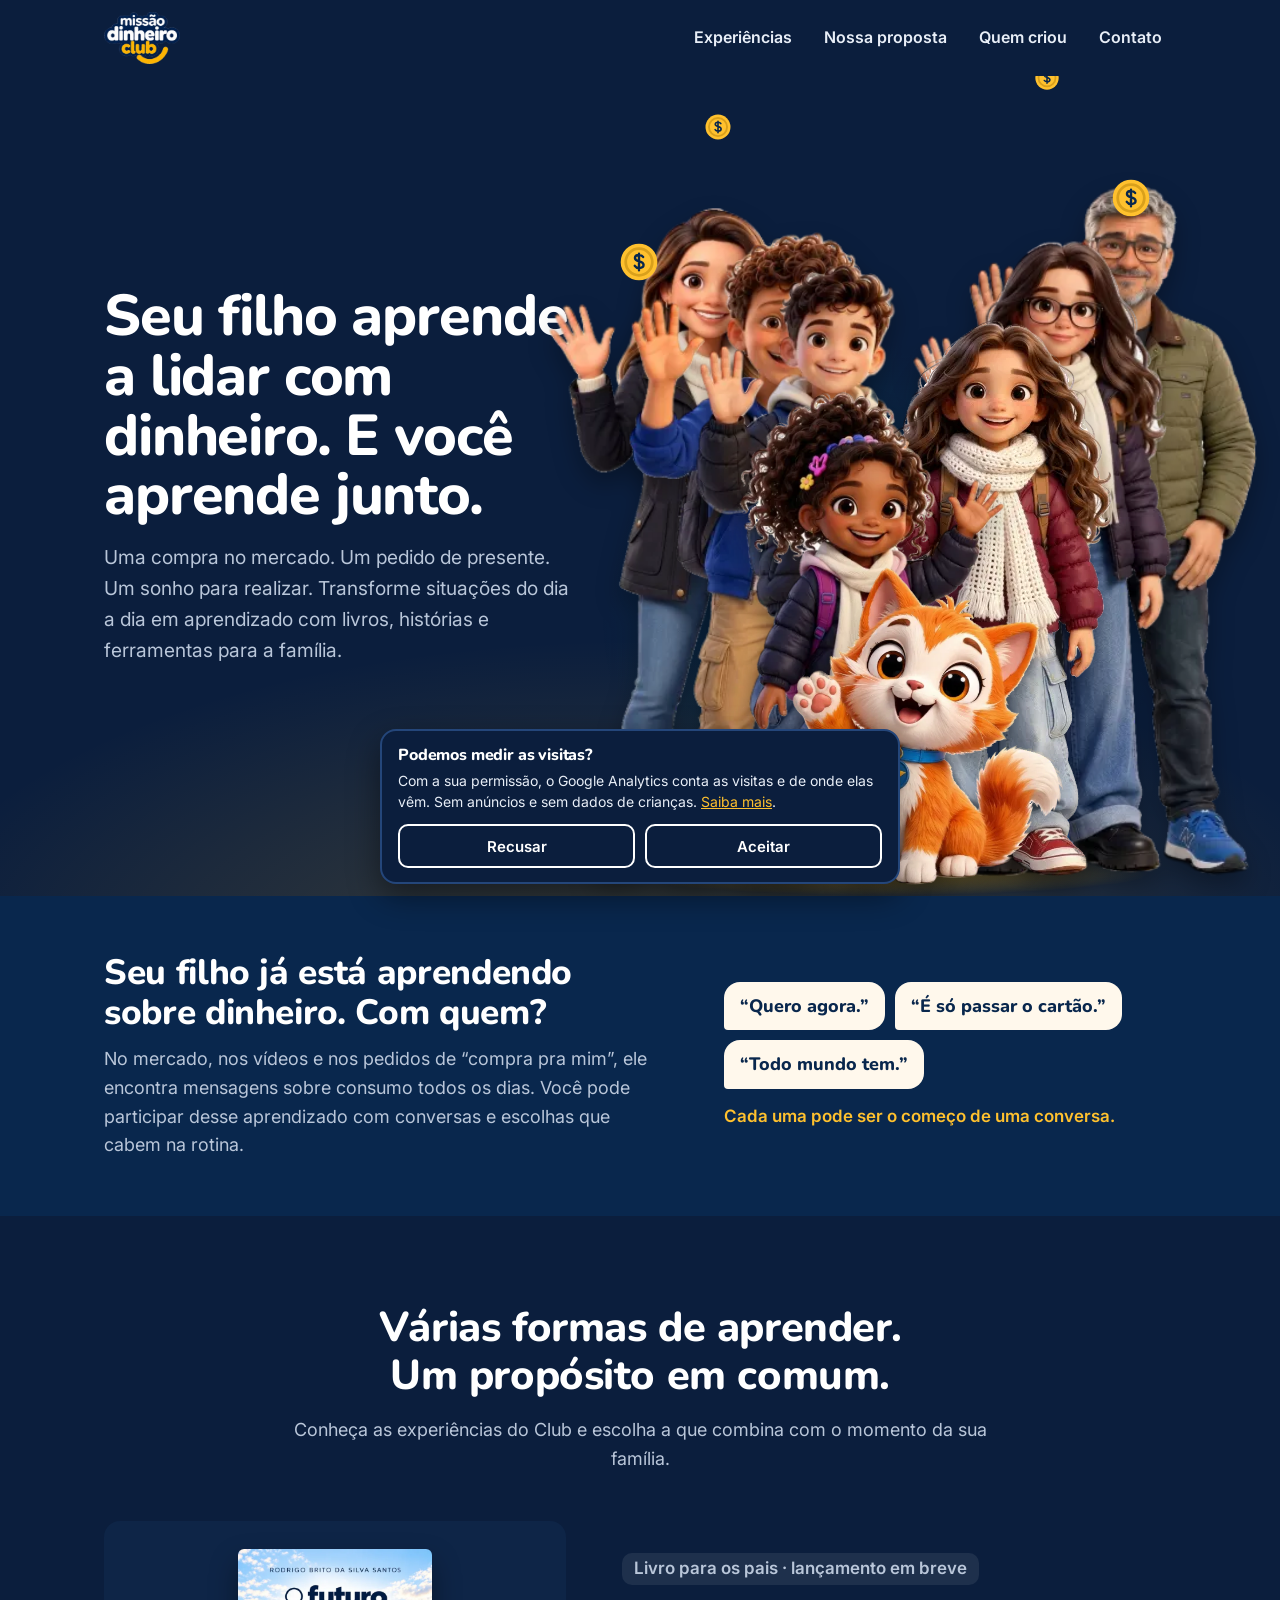
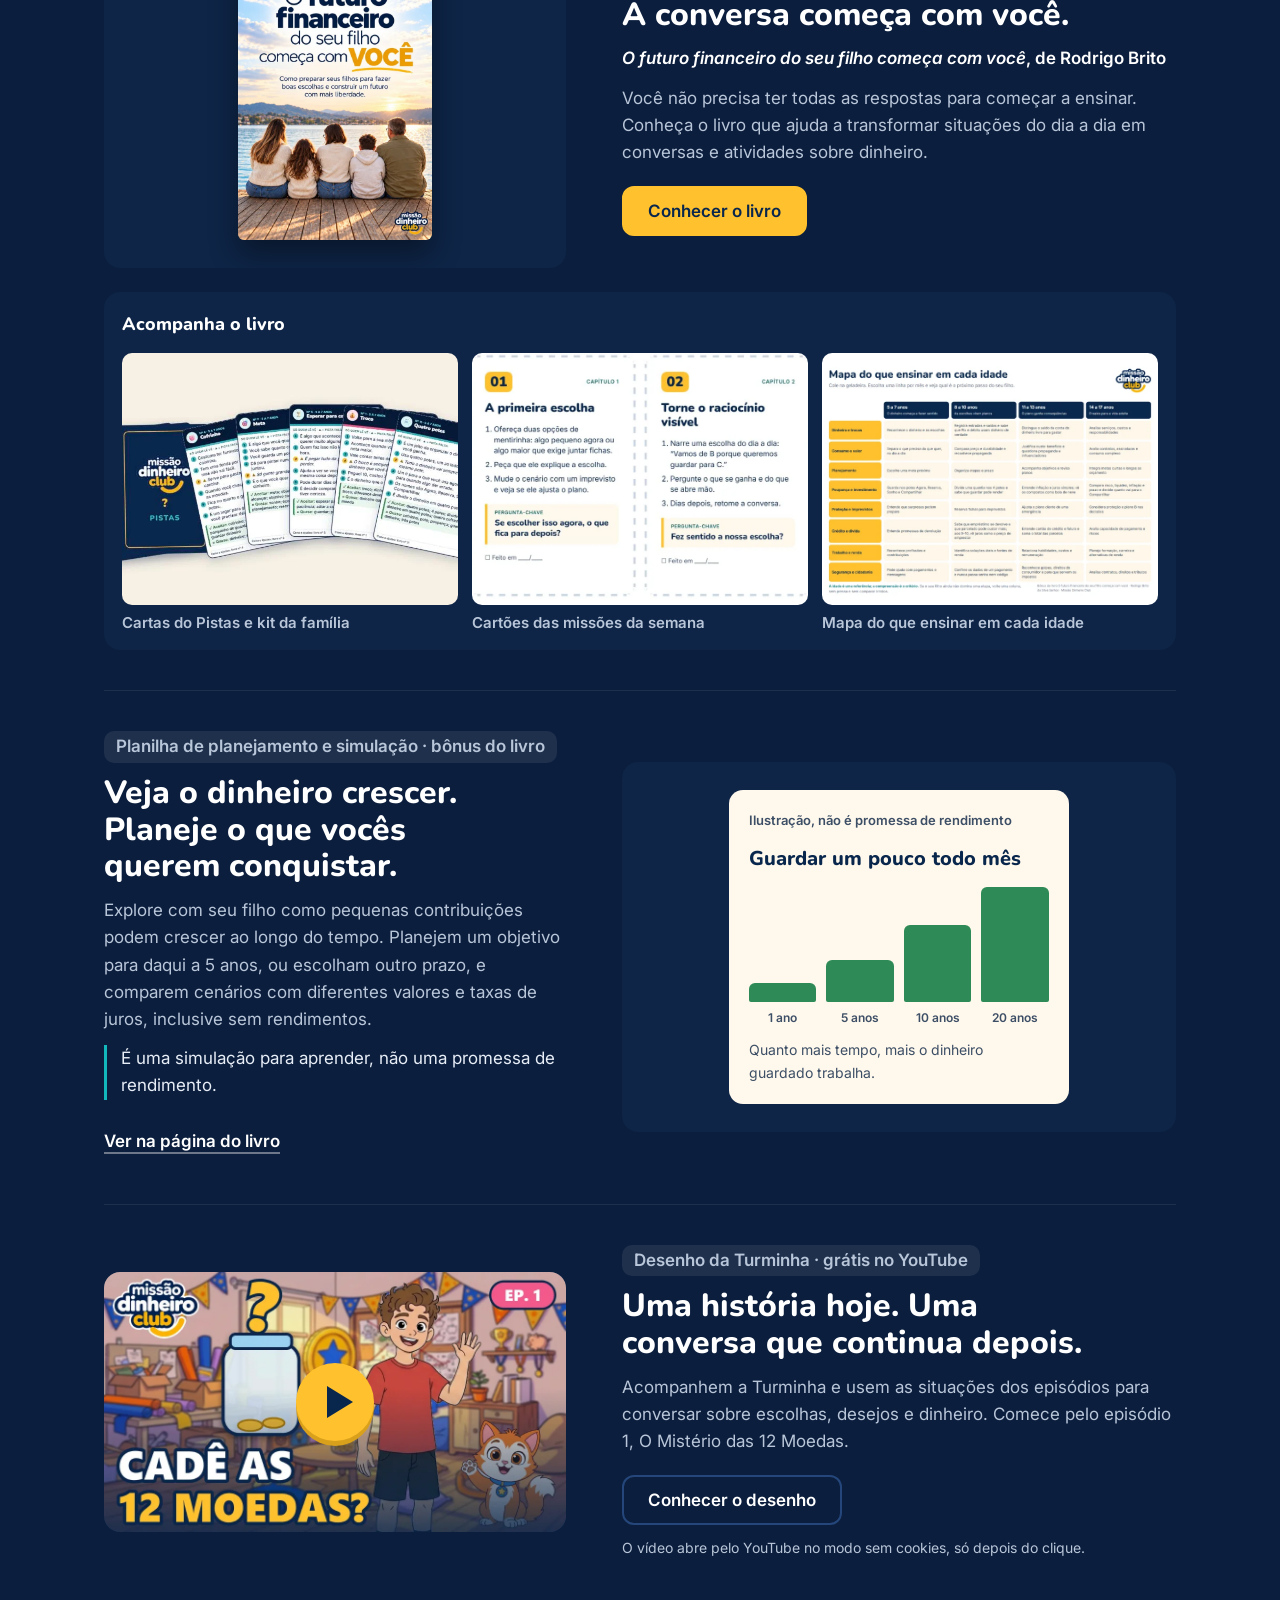
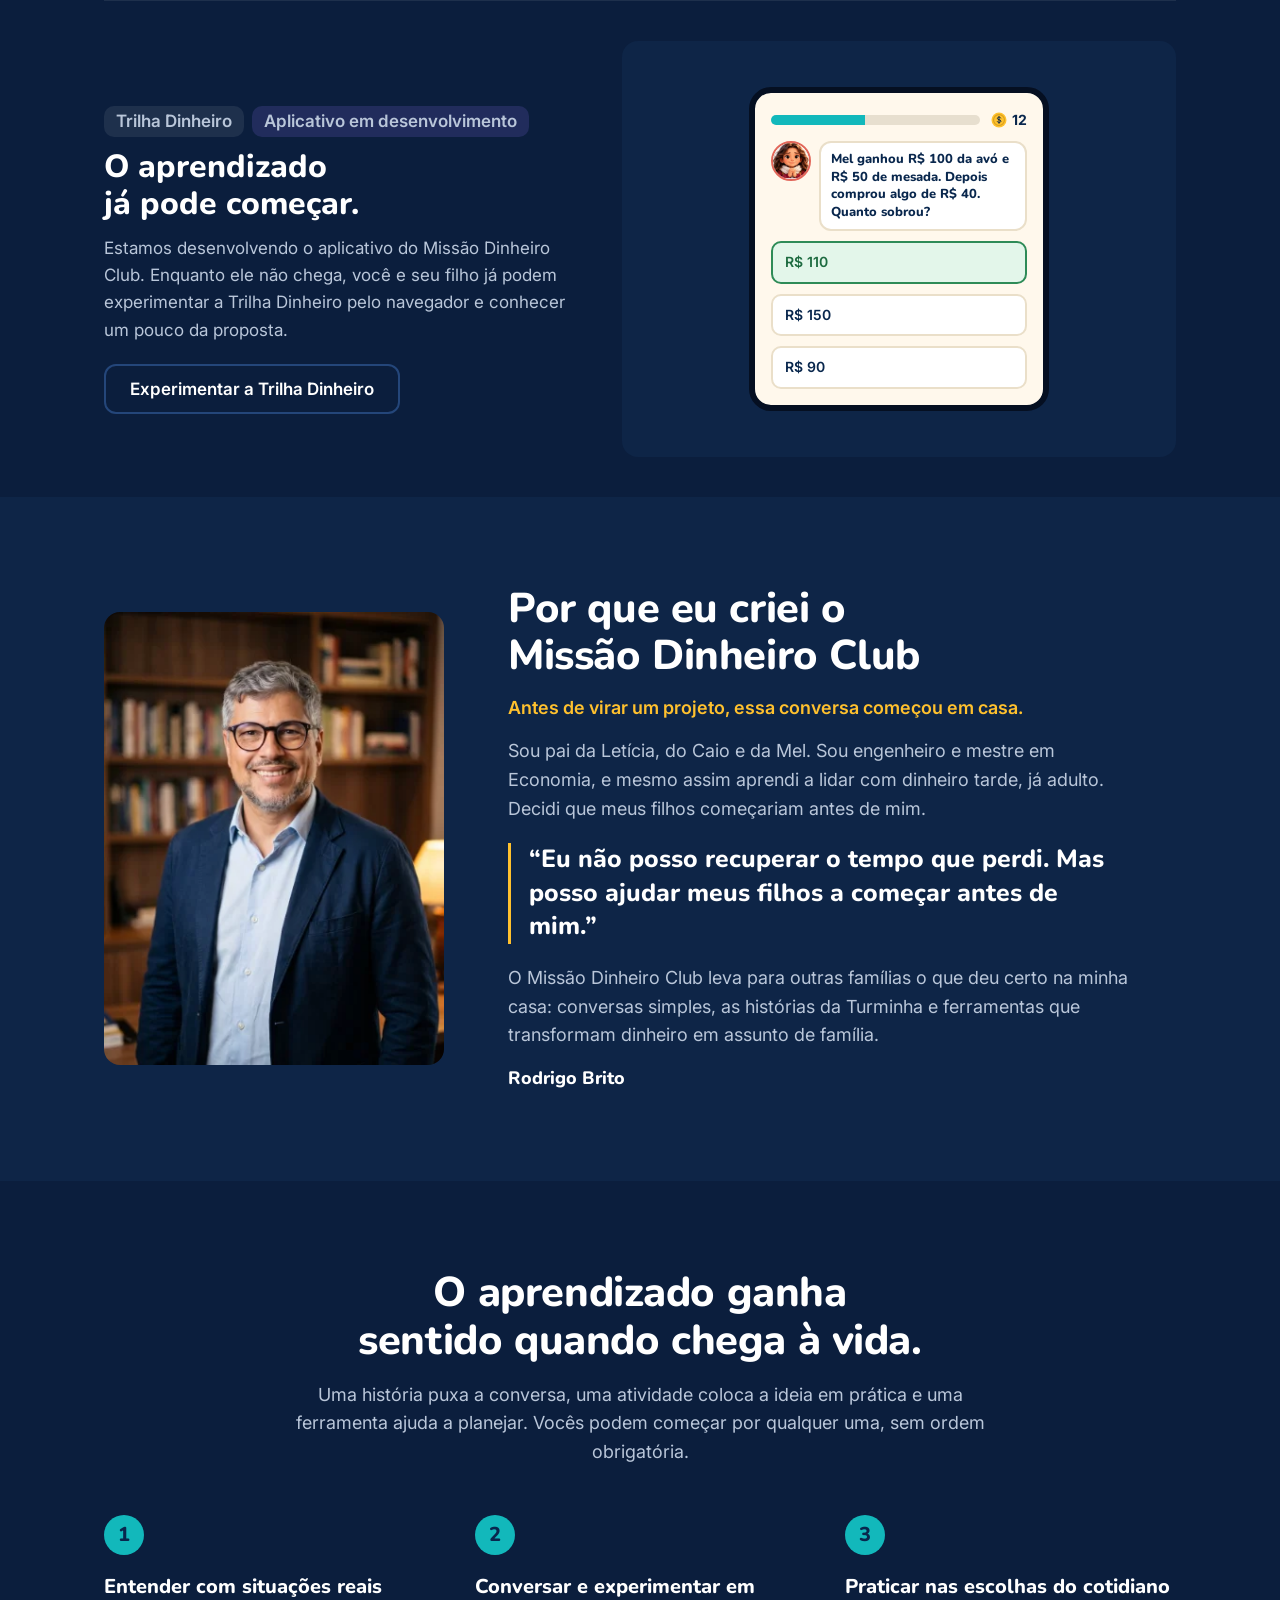
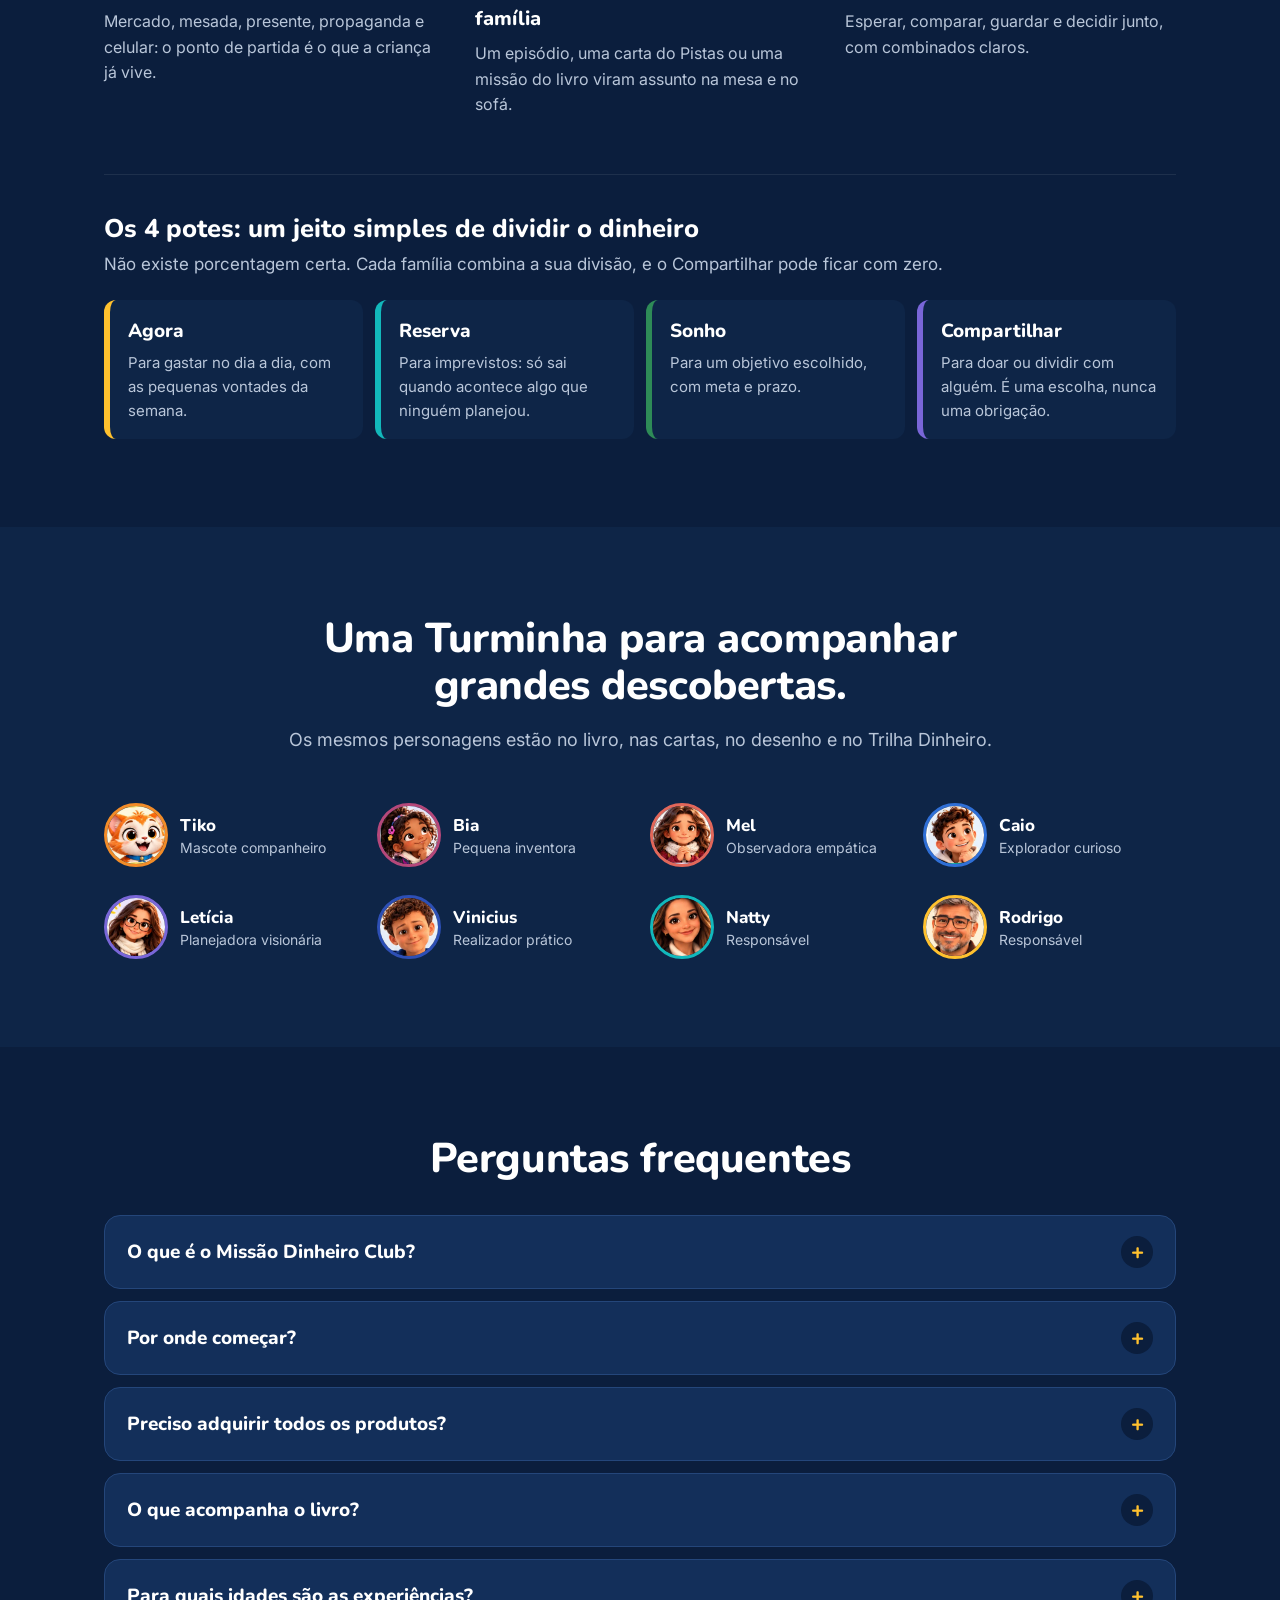
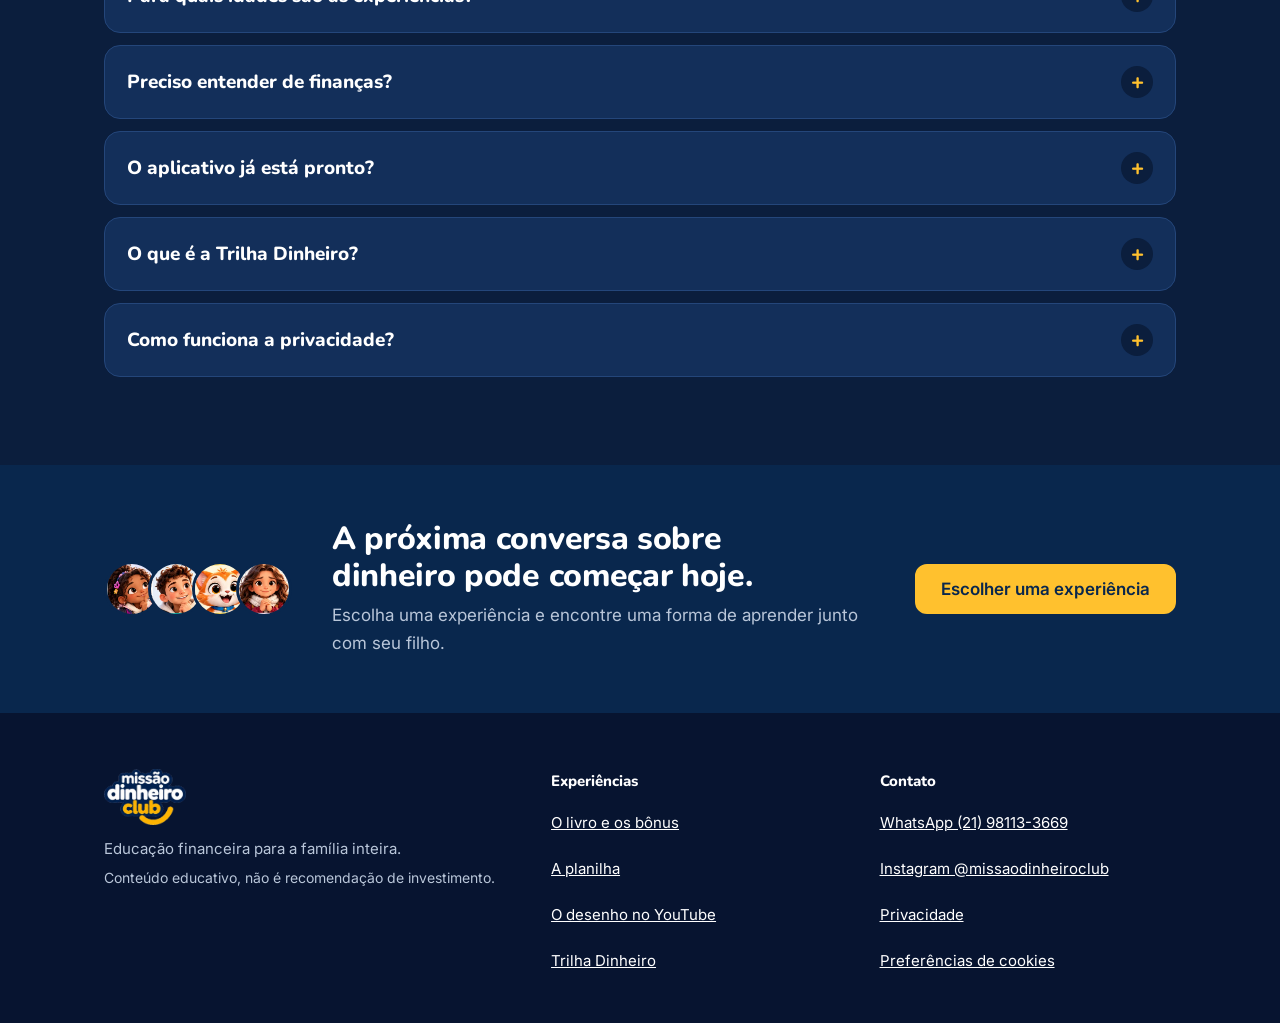
==== commit 111c9001: "Casa: planilha de planejamento e simulação, com textos novos Co-Authored-By: Claude Opus 5.5 <norepl" ====
--- a/index.html
+++ b/index.html
@@ -142,9 +142,9 @@
         </div>
       </div>
       <div class="exp-txt">
-        <p class="selo">Planilha do simulador de juros · bônus do livro</p>
-        <h3 id="planilha-titulo">O que o tempo faz pelo dinheiro guardado?</h3>
-        <p>Uma planilha para simular quanto um valor guardado todo mês pode virar com o passar dos anos, usando os números do livro. Um jeito concreto de mostrar ao seu filho por que vale ter paciência com os sonhos.</p>
+        <p class="selo">Planilha de planejamento e simulação · bônus do livro</p>
+        <h3 id="planilha-titulo">Veja o dinheiro crescer. Planeje o que vocês querem conquistar.</h3>
+        <p>Explore com seu filho como pequenas contribuições podem crescer ao longo do tempo. Planejem um objetivo para daqui a 5 anos, ou escolham outro prazo, e comparem cenários com diferentes valores e taxas de juros, inclusive sem rendimentos.</p>
         <p class="exp-pergunta">É uma simulação para aprender, não uma promessa de rendimento.</p>
         <div class="exp-acoes">
           <a href="livro/#bonus" class="link-texto">Ver na página do livro</a>
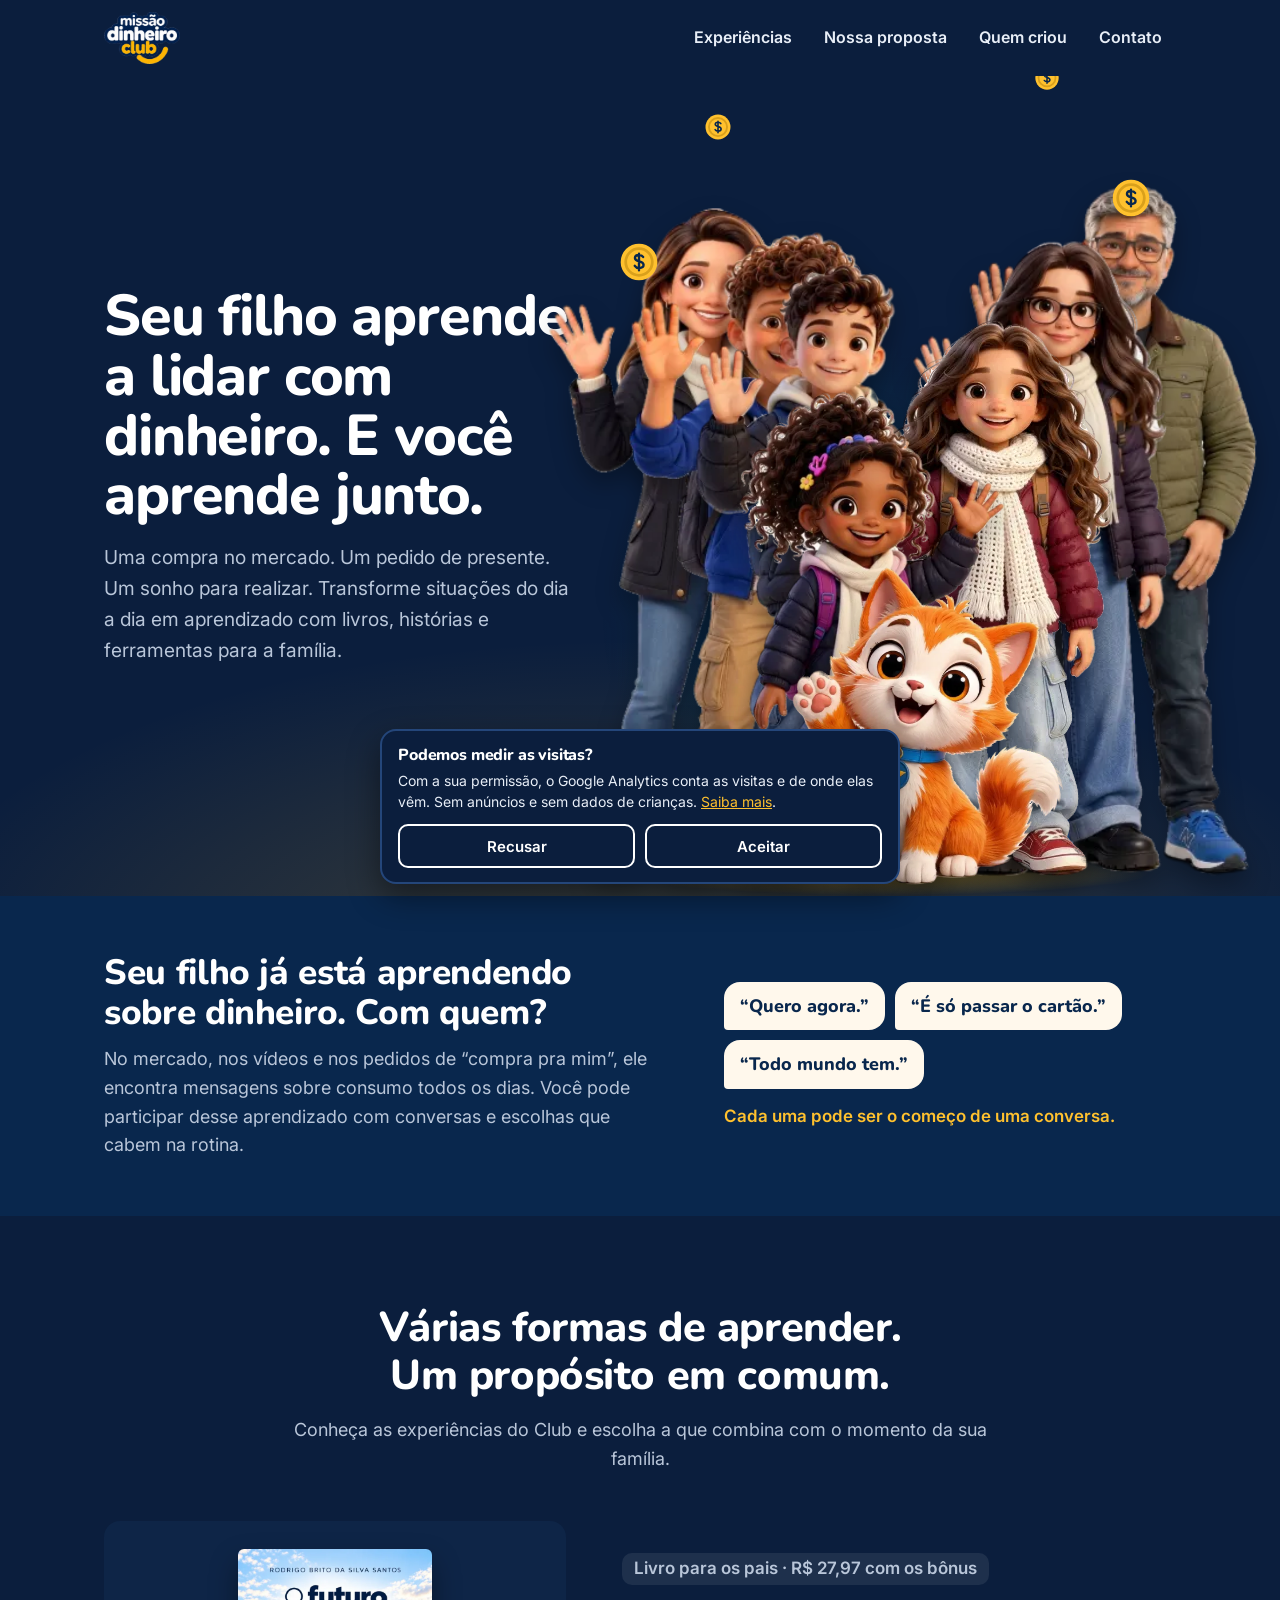
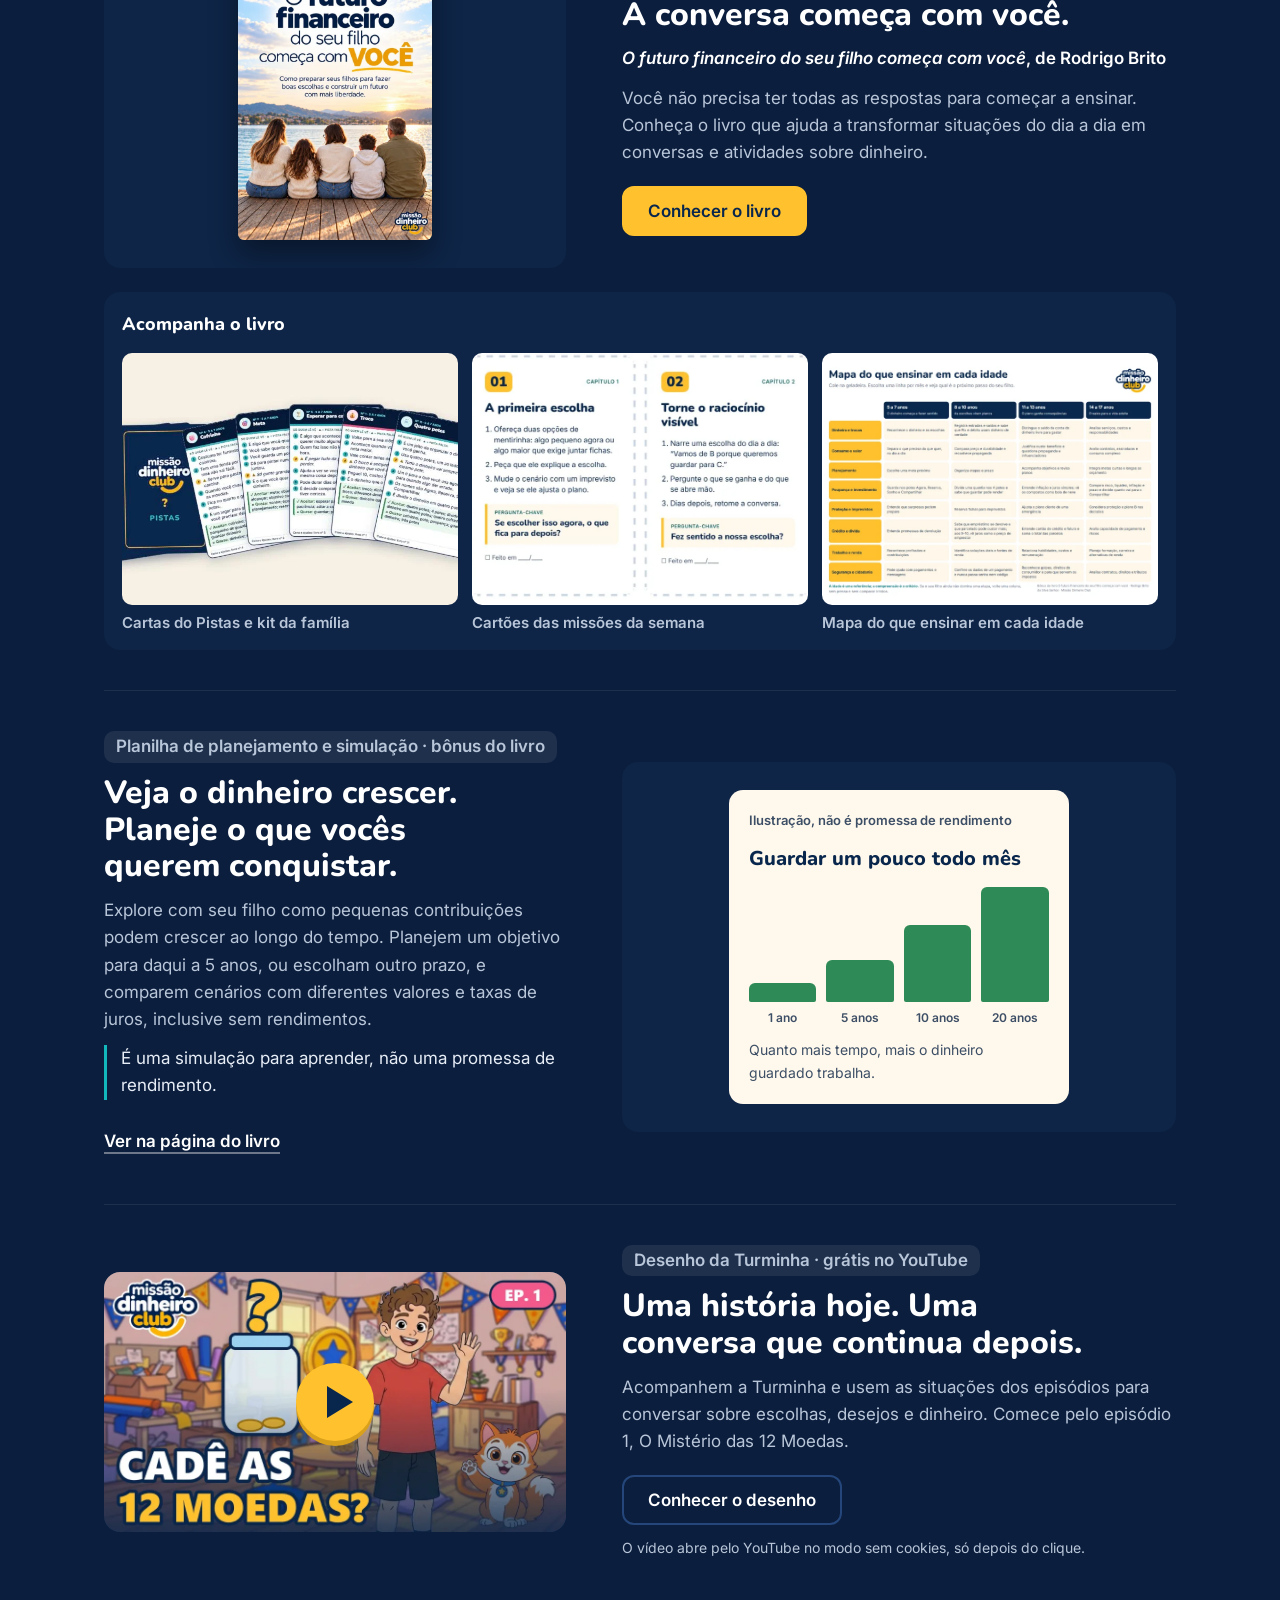
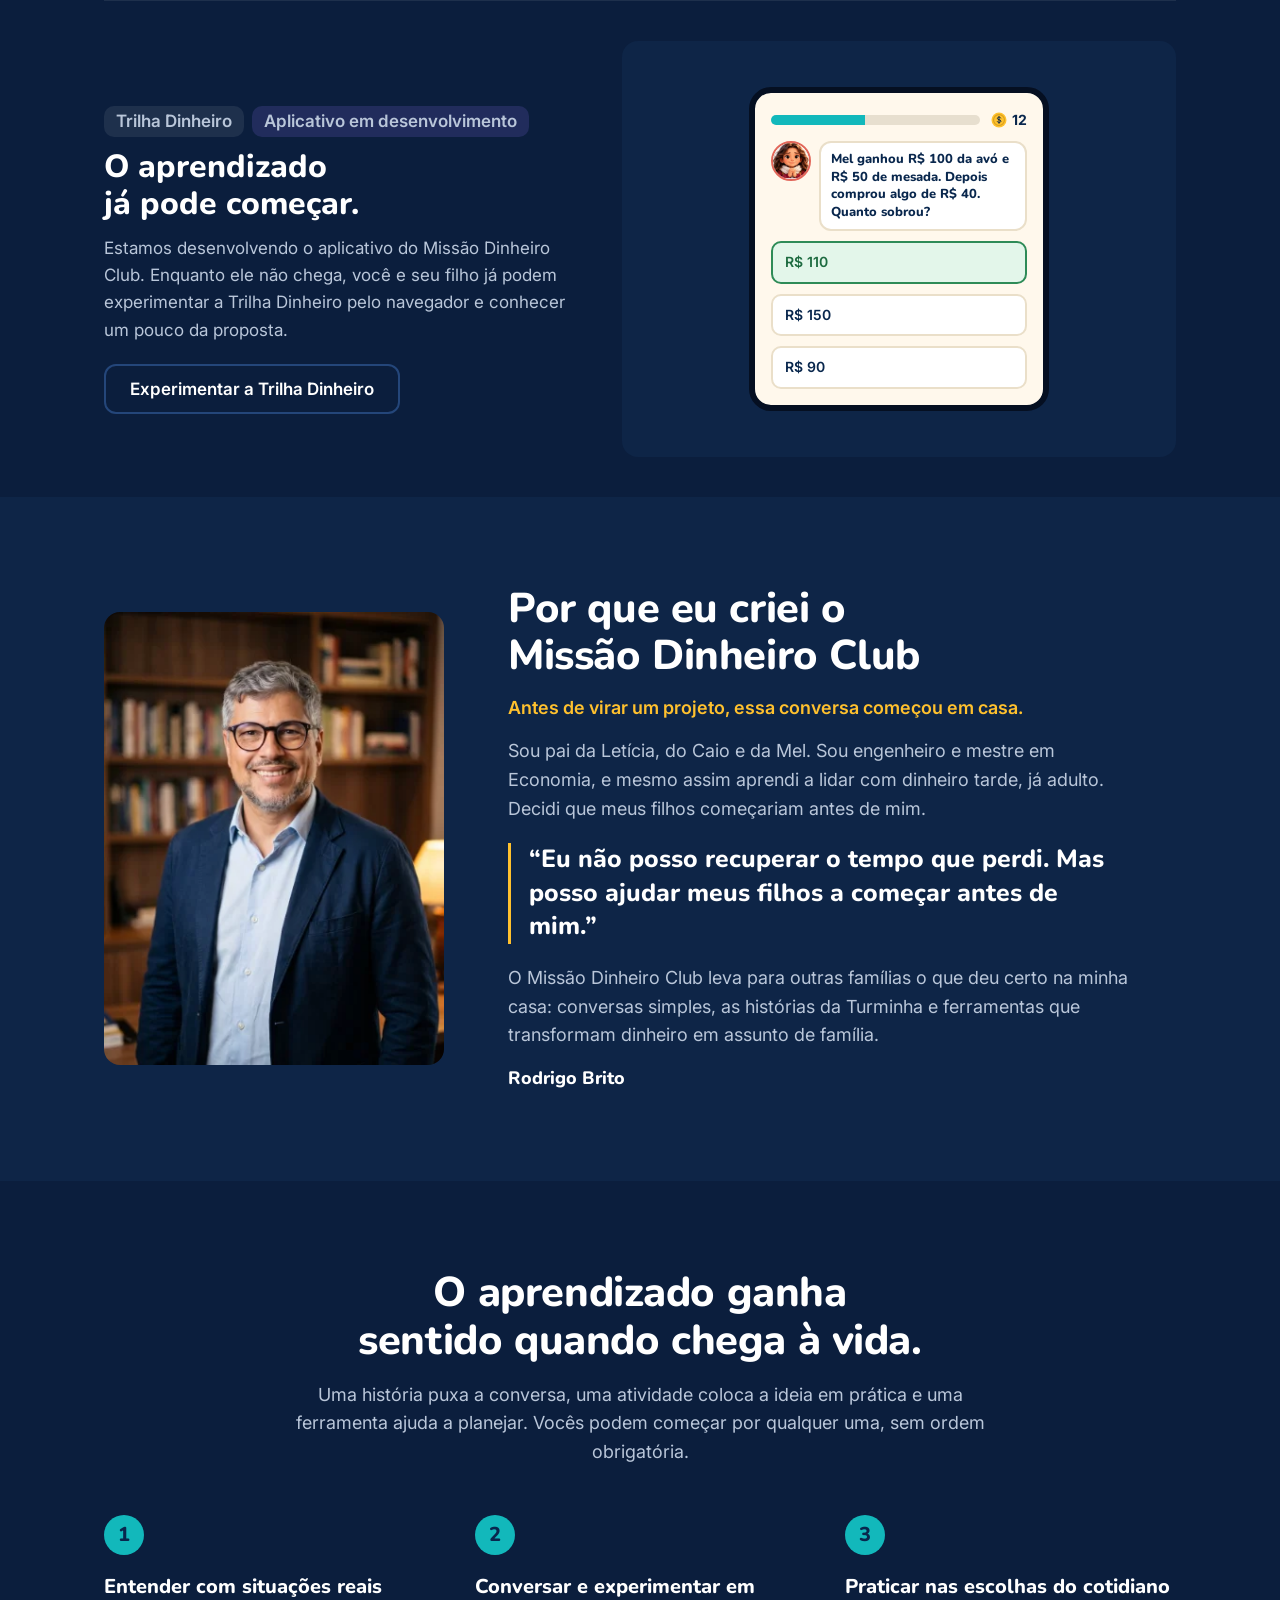
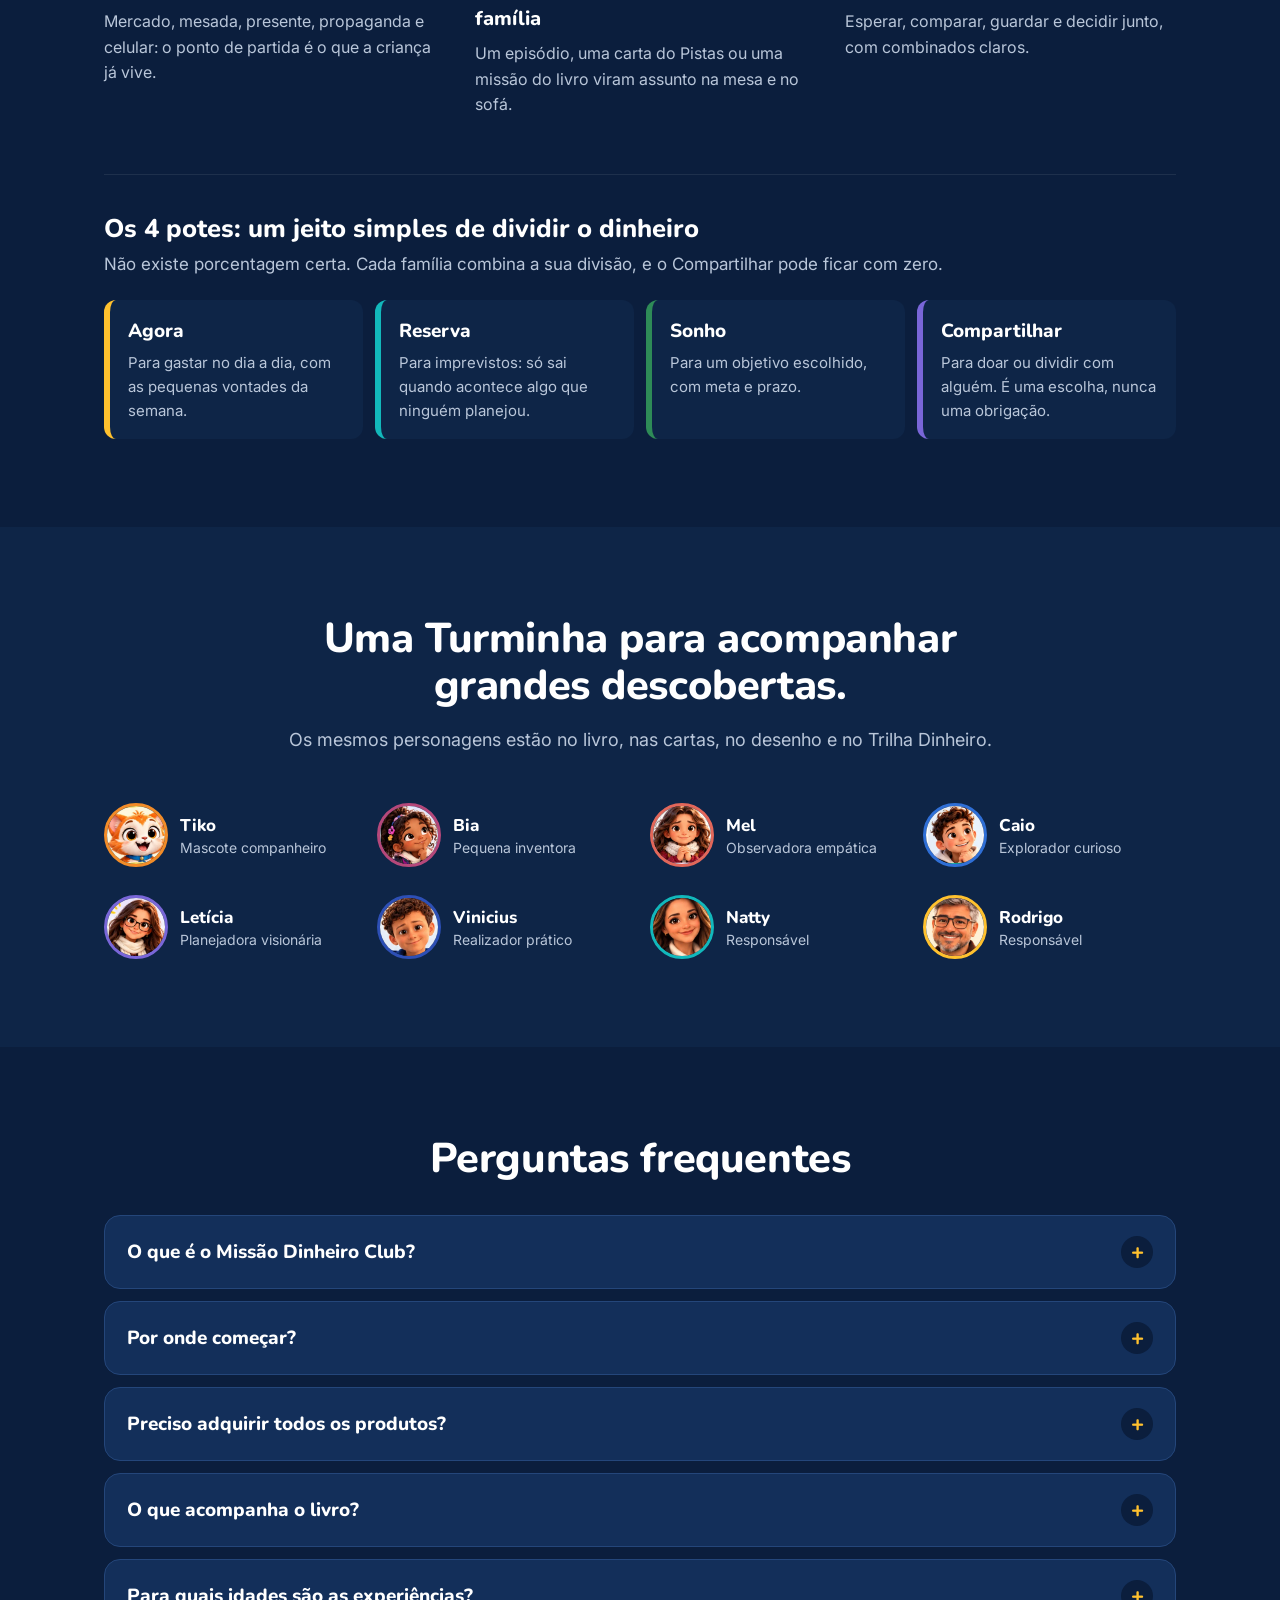
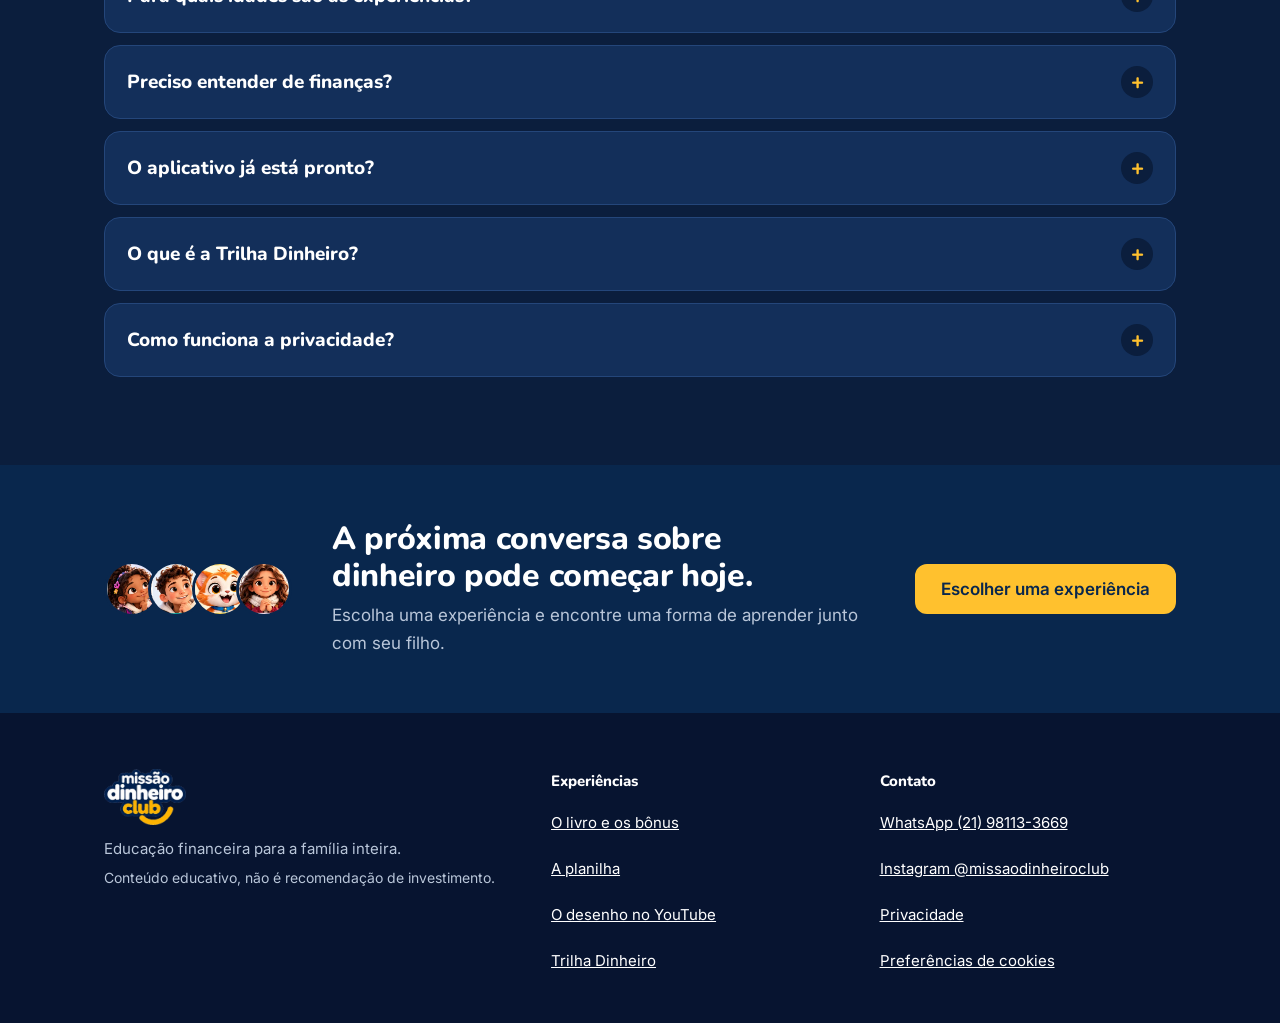
==== commit 353e4989: "Livro: página de vendas completa com o checkout da Hotmart - /livro/ deixa de ser 'em breve': página" ====
--- a/index.html
+++ b/index.html
@@ -108,7 +108,7 @@
         <img src="assets/capa-ebook.webp" width="600" height="900" alt="Capa do livro O futuro financeiro do seu filho começa com você, de Rodrigo Brito" loading="lazy" decoding="async">
       </div>
       <div class="exp-txt">
-        <p class="selo">Livro para os pais · lançamento em breve</p>
+        <p class="selo">Livro para os pais · R$ 27,97 com os bônus</p>
         <h3 id="livro-titulo">A conversa começa com você.</h3>
         <p class="exp-obra"><em>O futuro financeiro do seu filho começa com você</em>, de Rodrigo Brito</p>
         <p>Você não precisa ter todas as respostas para começar a ensinar. Conheça o livro que ajuda a transformar situações do dia a dia em conversas e atividades sobre dinheiro.</p>
@@ -264,7 +264,7 @@
     <div class="faq-lista">
       <details class="faq"><summary>O que é o Missão Dinheiro Club?</summary><p>Um conjunto de experiências de educação financeira para a família: um livro para os pais com materiais para usar em casa, o desenho da Turminha no YouTube, uma planilha para os pais e a Trilha Dinheiro, enquanto o aplicativo é desenvolvido.</p></details>
       <details class="faq"><summary>Por onde começar?</summary><p>Pelo que combina com a sua família agora. Para saber o que ensinar em cada idade, comece pelo livro. Para puxar o assunto com as crianças, assistam a um episódio do desenho. Para experimentar na hora, abra a Trilha Dinheiro no navegador.</p></details>
-      <details class="faq"><summary>Preciso adquirir todos os produtos?</summary><p>Não. Cada experiência funciona sozinha. O desenho e a Trilha Dinheiro são gratuitos, e o livro, quando for lançado, já vem com os bônus.</p></details>
+      <details class="faq"><summary>Preciso adquirir todos os produtos?</summary><p>Não. Cada experiência funciona sozinha. O desenho e a Trilha Dinheiro são gratuitos, e o livro já vem com os bônus.</p></details>
       <details class="faq"><summary>O que acompanha o livro?</summary><p>O jogo de cartas Missão Dinheiro: Pistas com o kit da família (Caderninho de Mesada, Cofrinho de Quatro Potes e Certificado), os Cartões das missões da semana, o Mapa do que ensinar em cada idade e uma planilha para os pais. Os detalhes estão na <a href="livro/#bonus">página do livro</a>.</p></details>
       <details class="faq"><summary>Para quais idades são as experiências?</summary><p>O livro é para pais de crianças de 5 a 17 anos. As cartas do Pistas têm uma versão para 5 a 7 anos e outra para 8 anos ou mais. A Trilha Dinheiro vai dos 5 anos à vida adulta. O desenho é para assistir junto.</p></details>
       <details class="faq"><summary>Preciso entender de finanças?</summary><p>Não. Tudo foi feito para aprender junto, em português simples e com exemplos do dia a dia.</p></details>
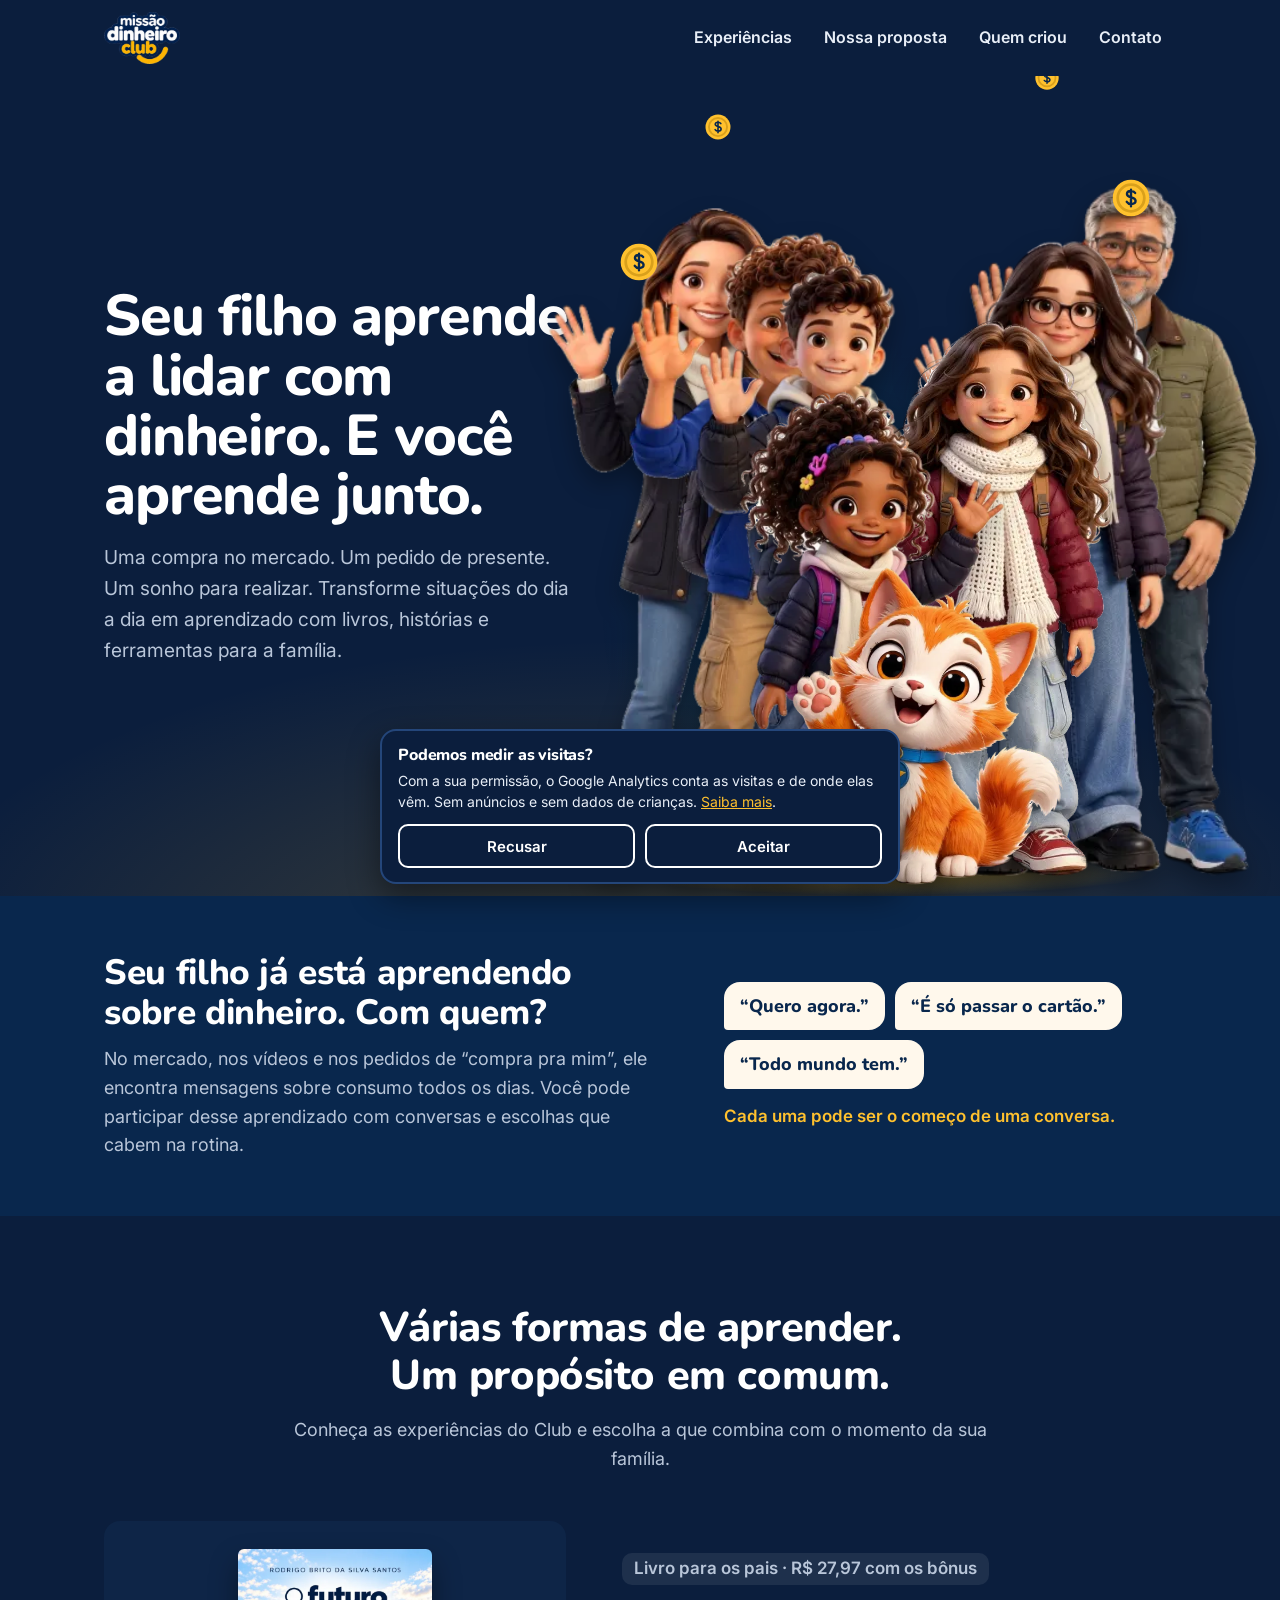
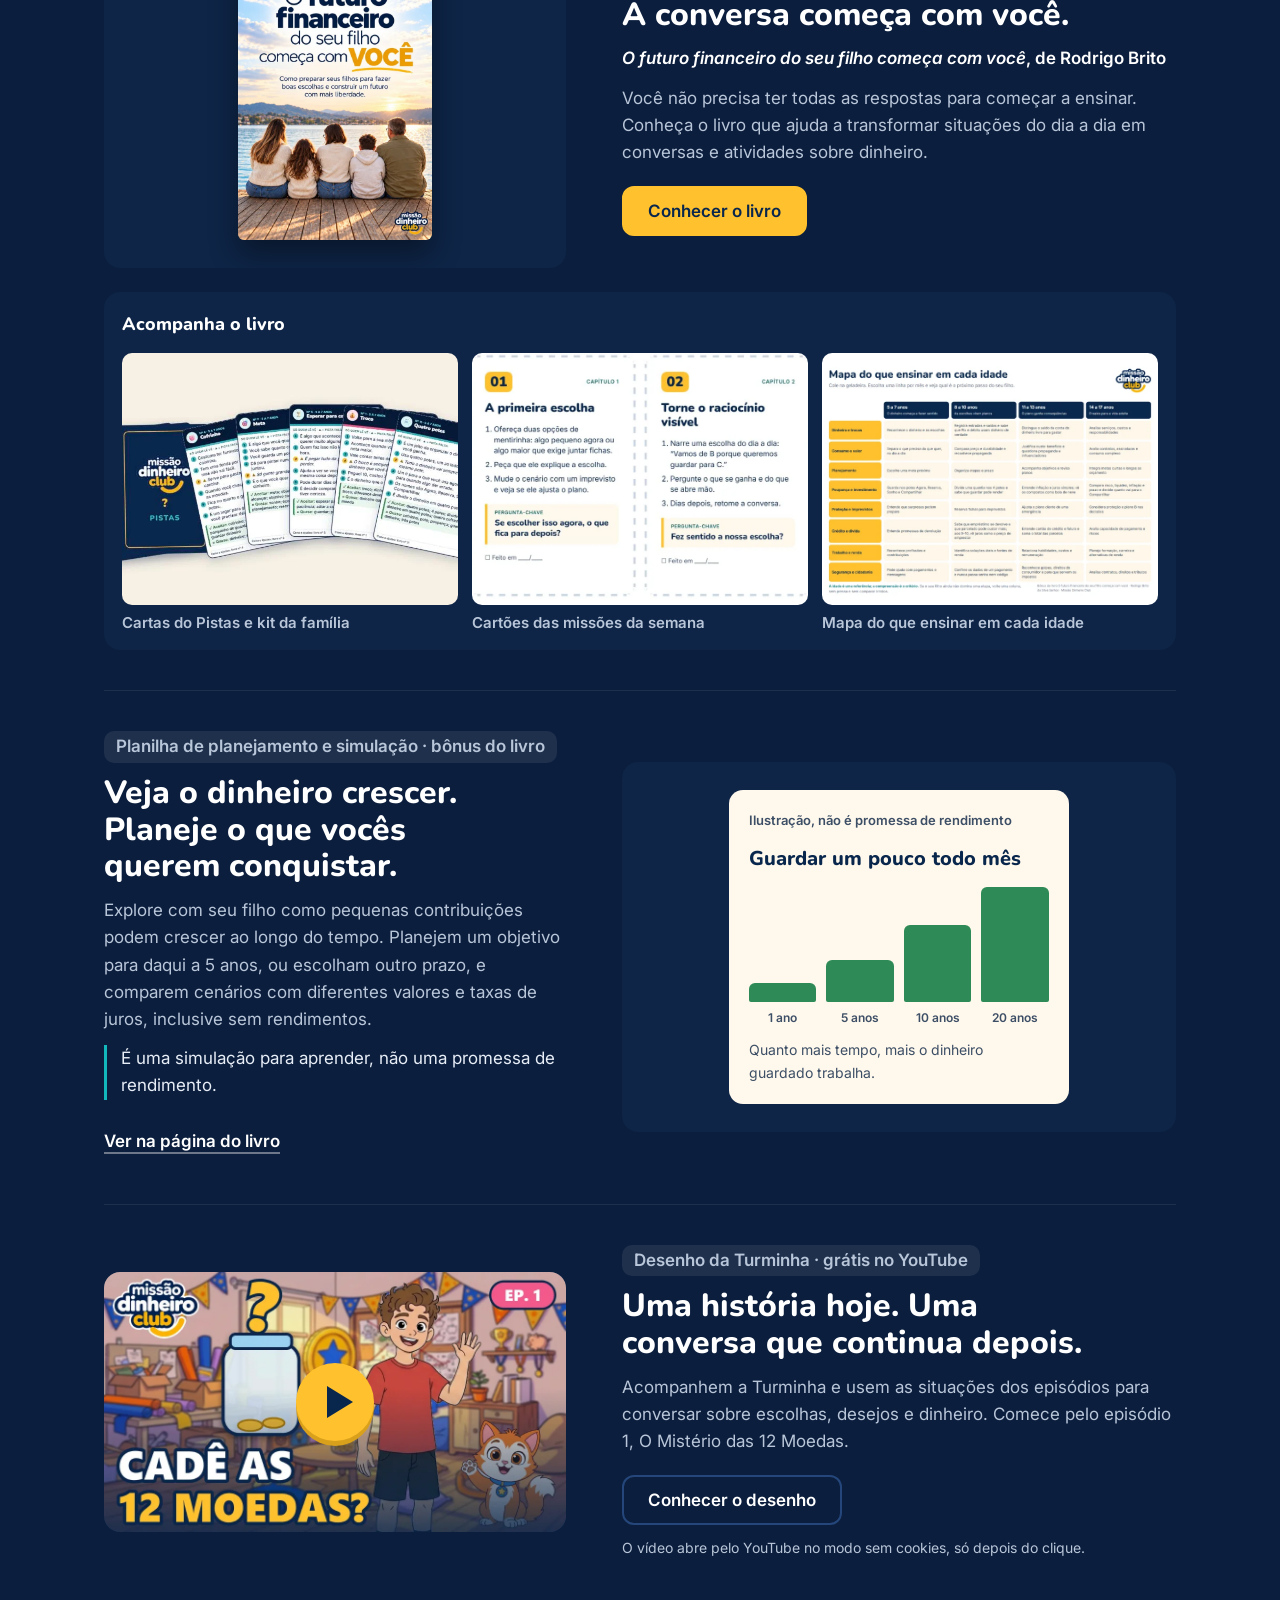
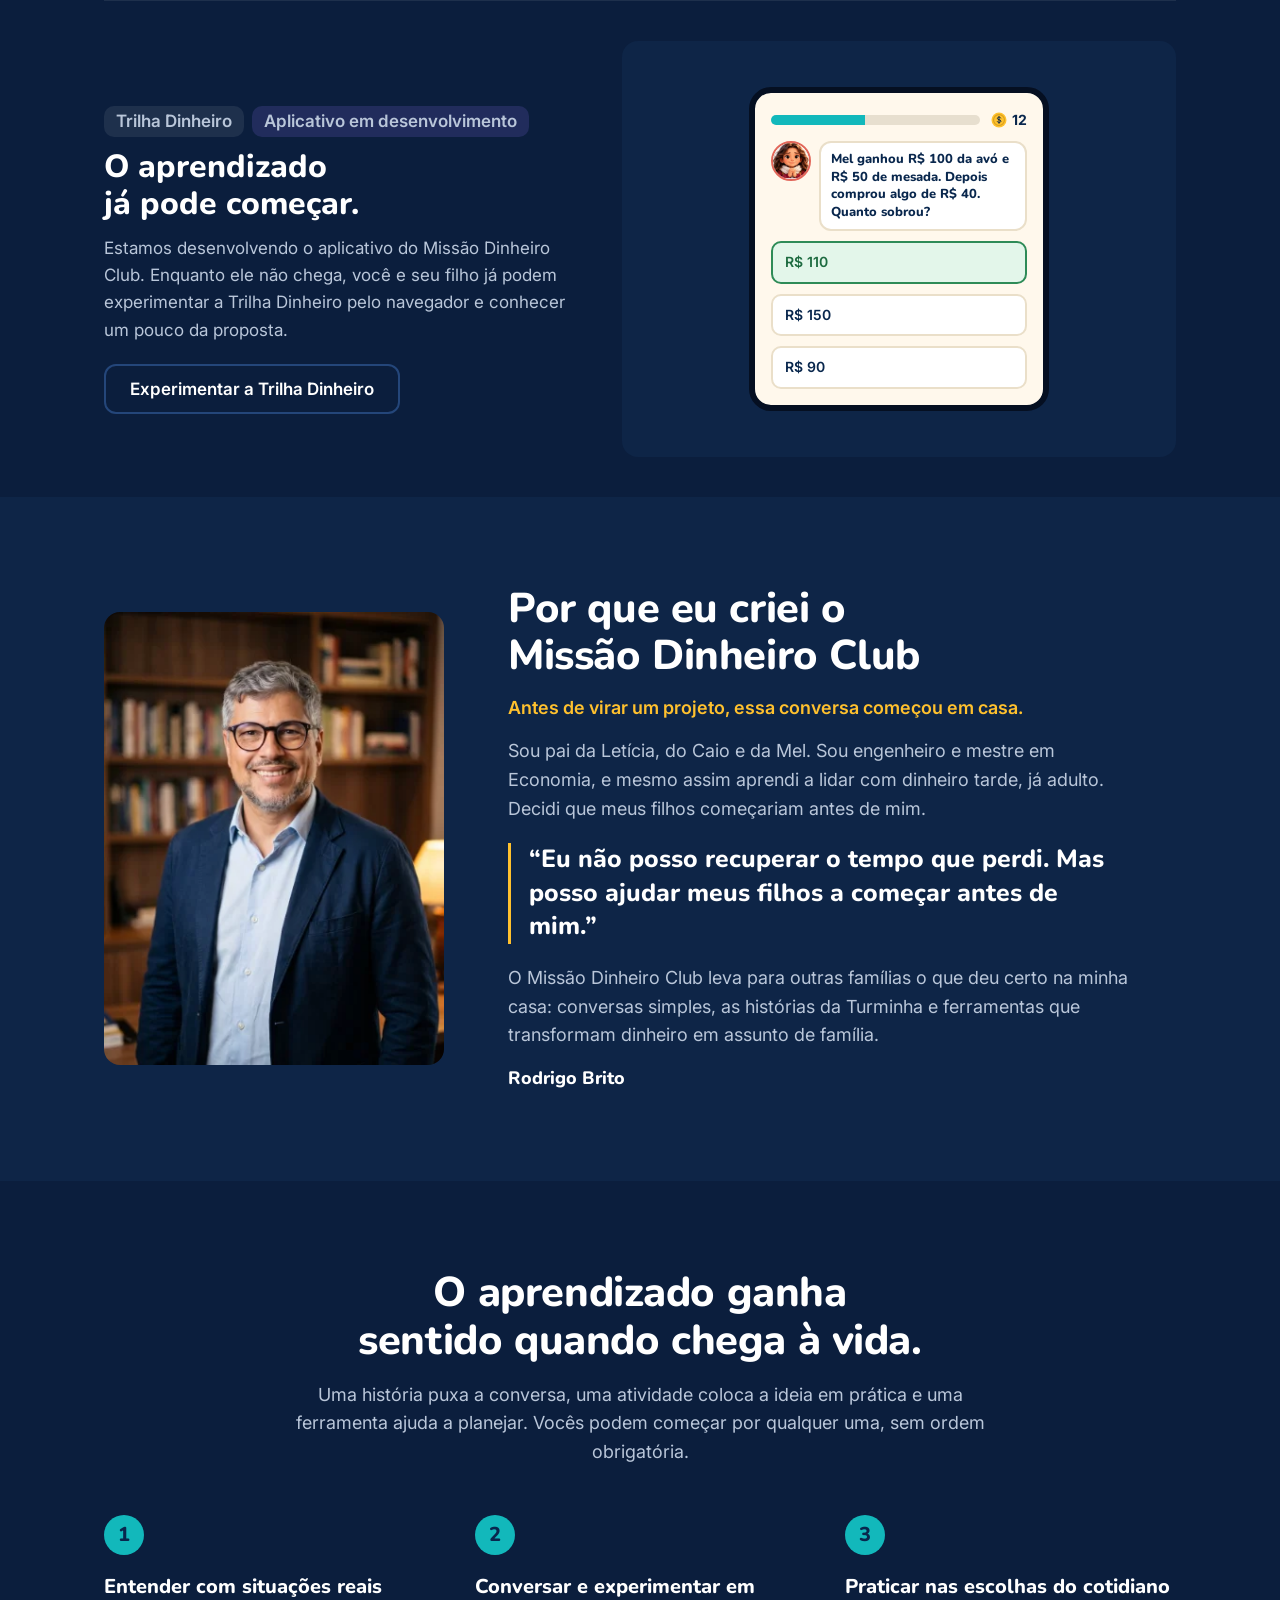
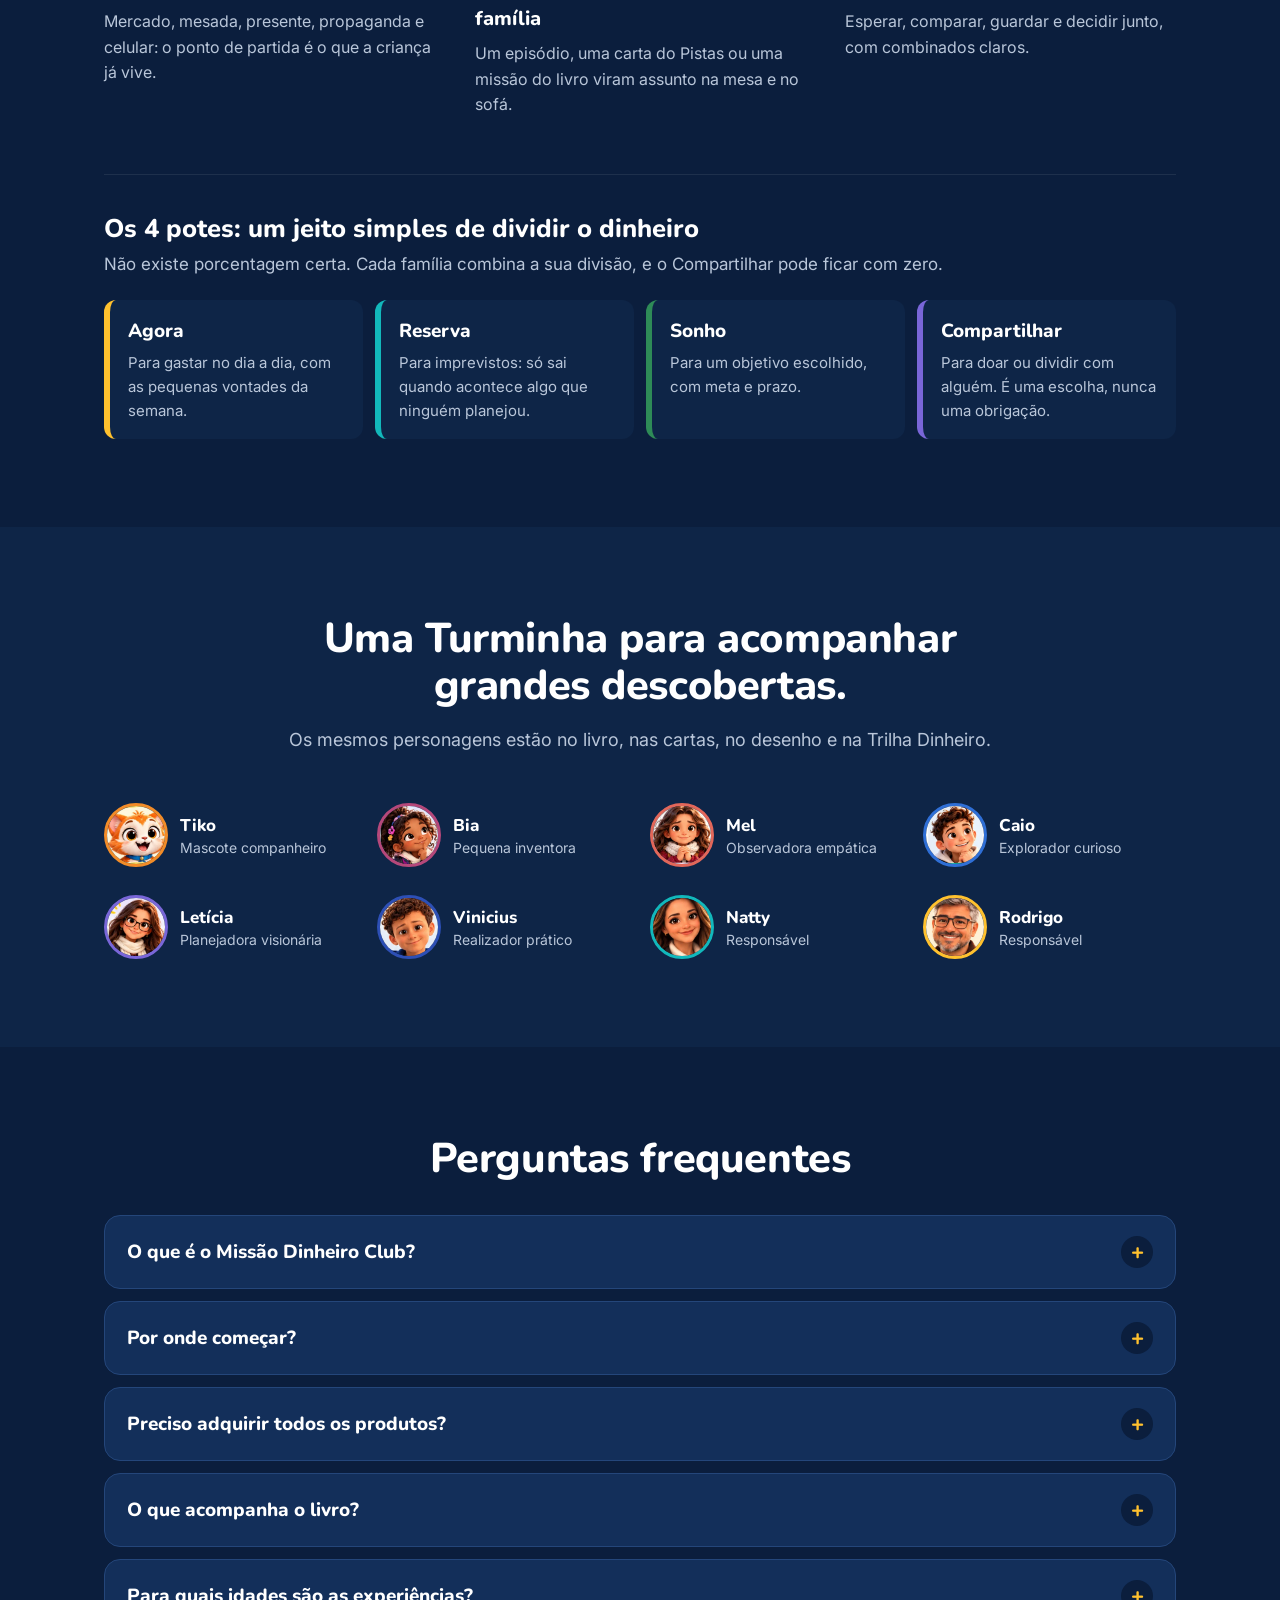
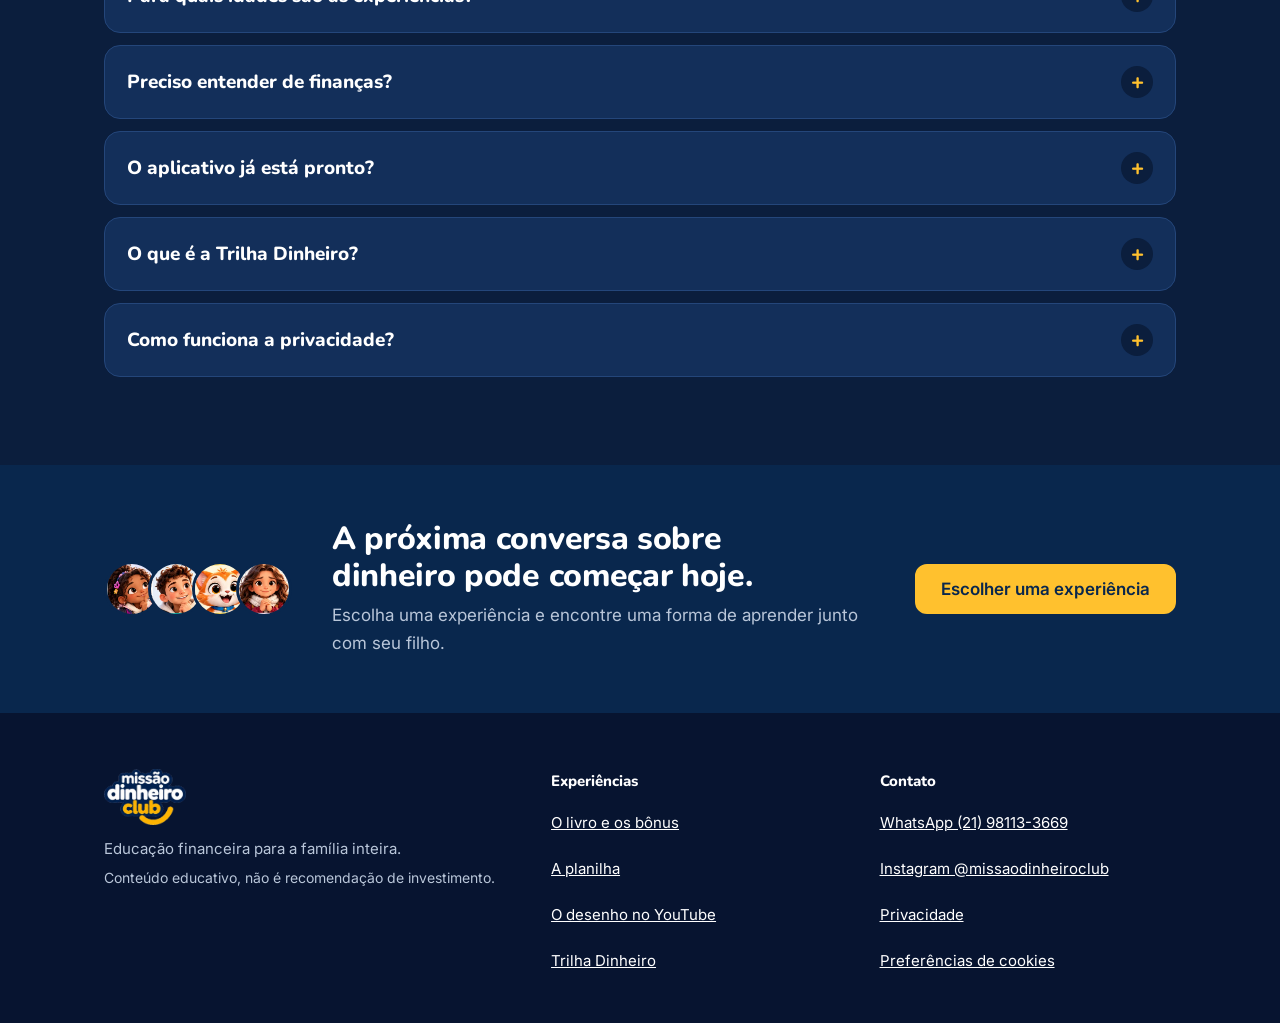
==== commit c5c69ddc: "Ajustes da auditoria da Copy e sck=email - Livro: ressalva da simulação logo abaixo das barras do to" ====
--- a/index.html
+++ b/index.html
@@ -242,7 +242,7 @@
   <div class="faixa">
     <div class="sec-cabeca">
       <h2 id="turma-titulo">Uma Turminha para acompanhar grandes descobertas.</h2>
-      <p>Os mesmos personagens estão no livro, nas cartas, no desenho e no Trilha Dinheiro.</p>
+      <p>Os mesmos personagens estão no livro, nas cartas, no desenho e na Trilha Dinheiro.</p>
     </div>
     <ul class="turminha">
       <li style="--c:#F28C28"><img src="assets/tiko-idle.webp" width="192" height="192" alt="" loading="lazy" decoding="async"><strong>Tiko</strong><span>Mascote companheiro</span></li>
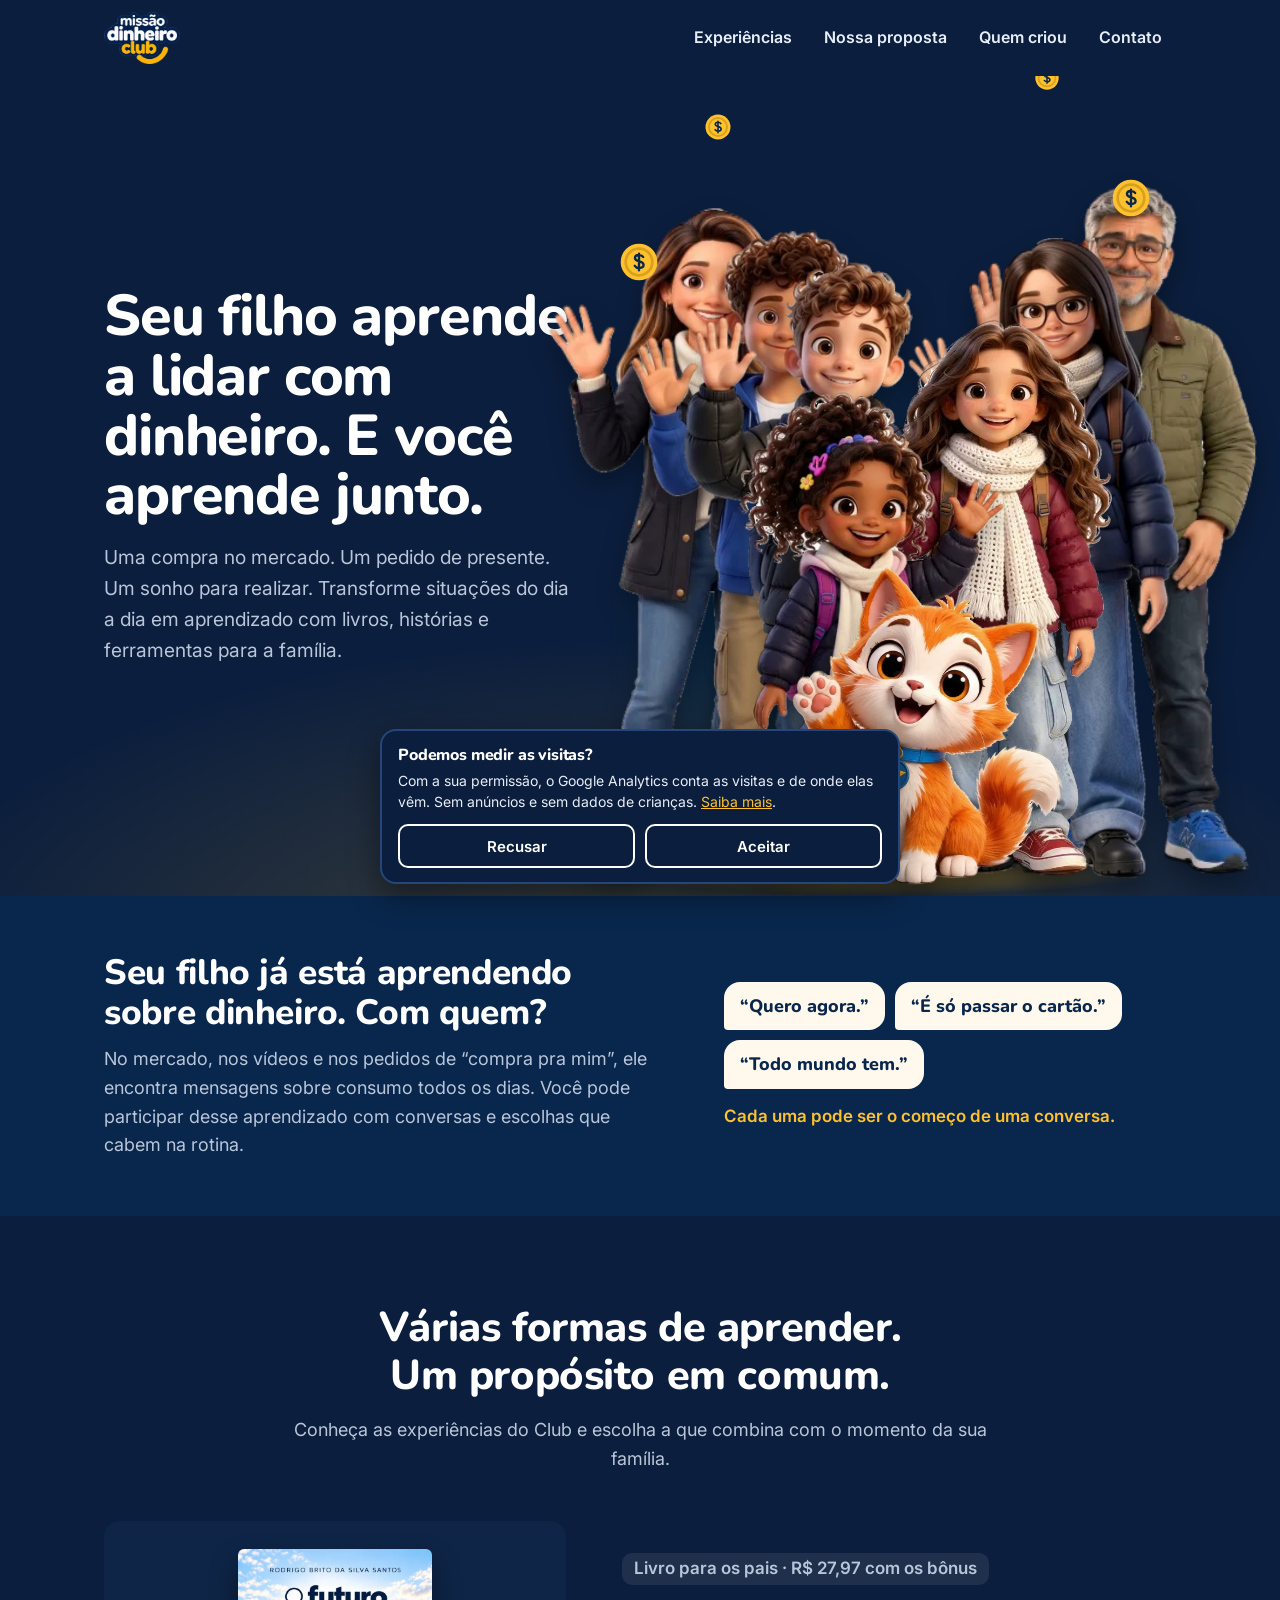
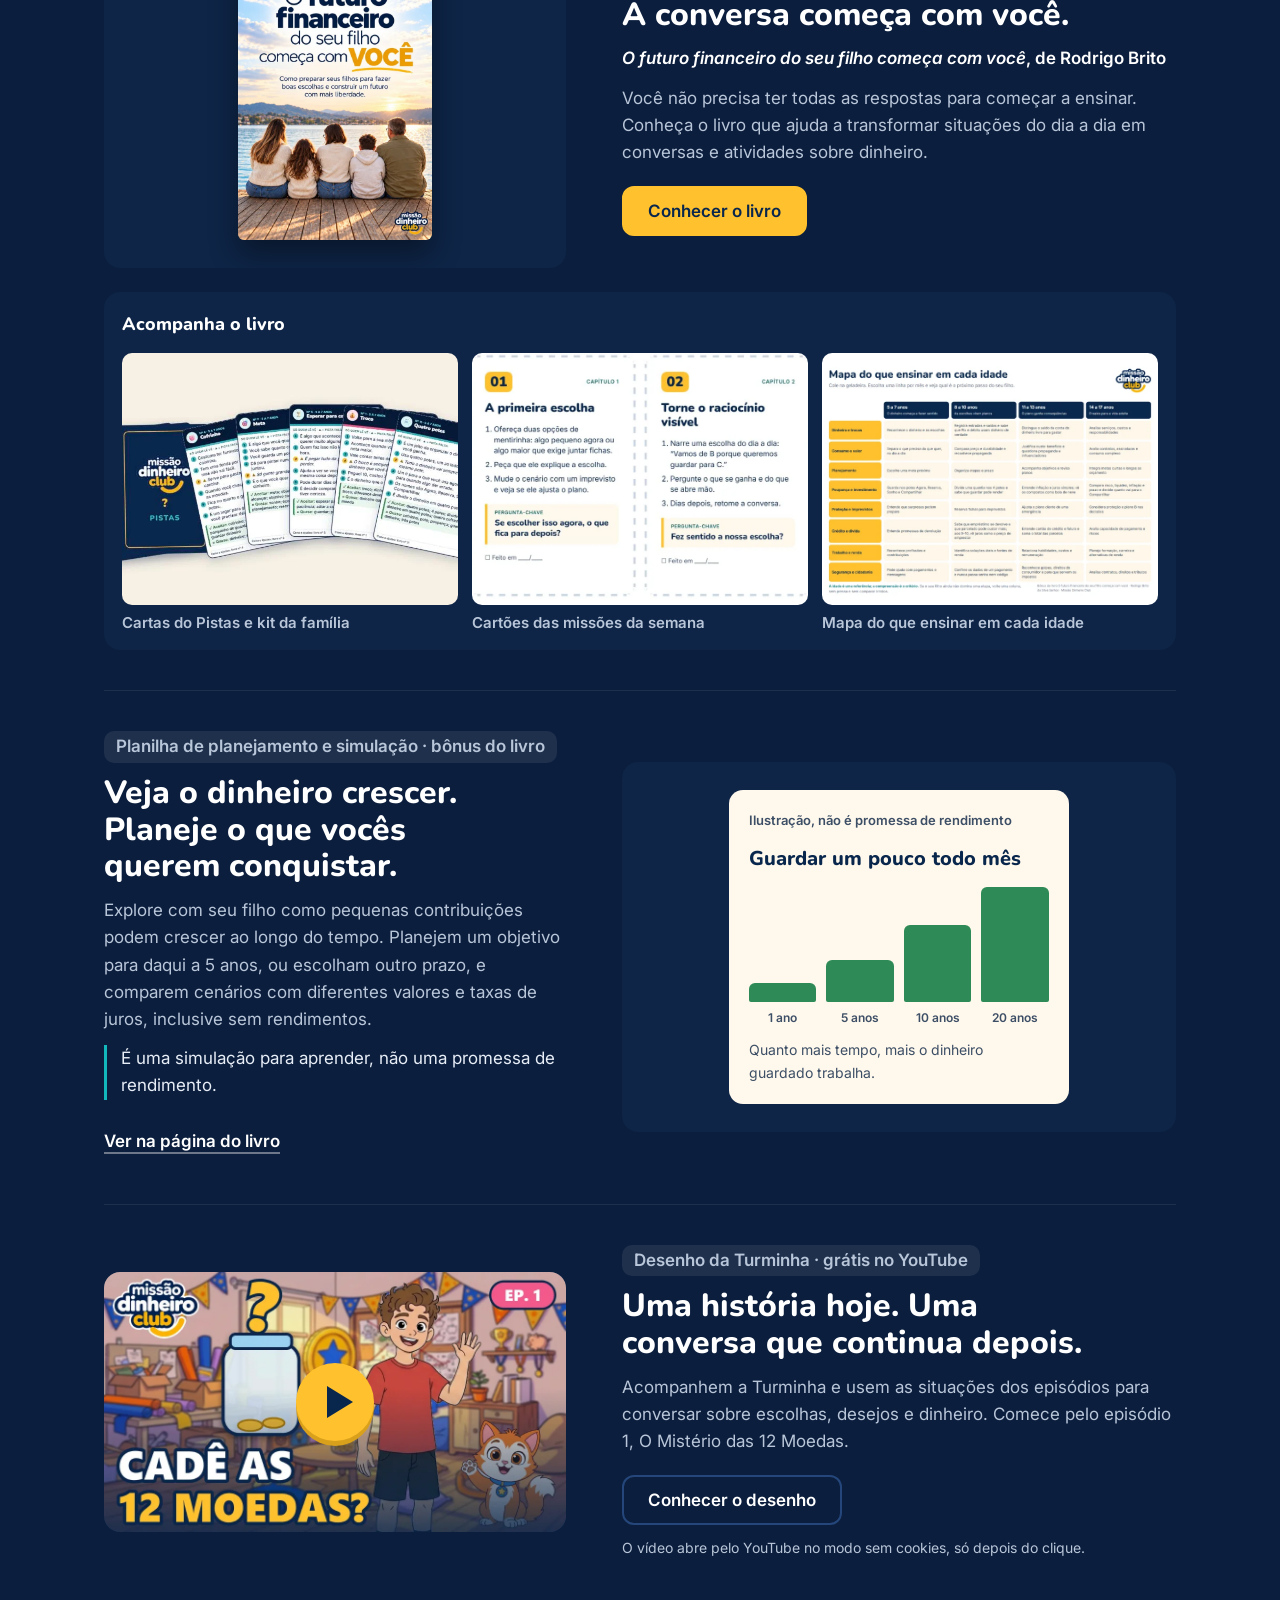
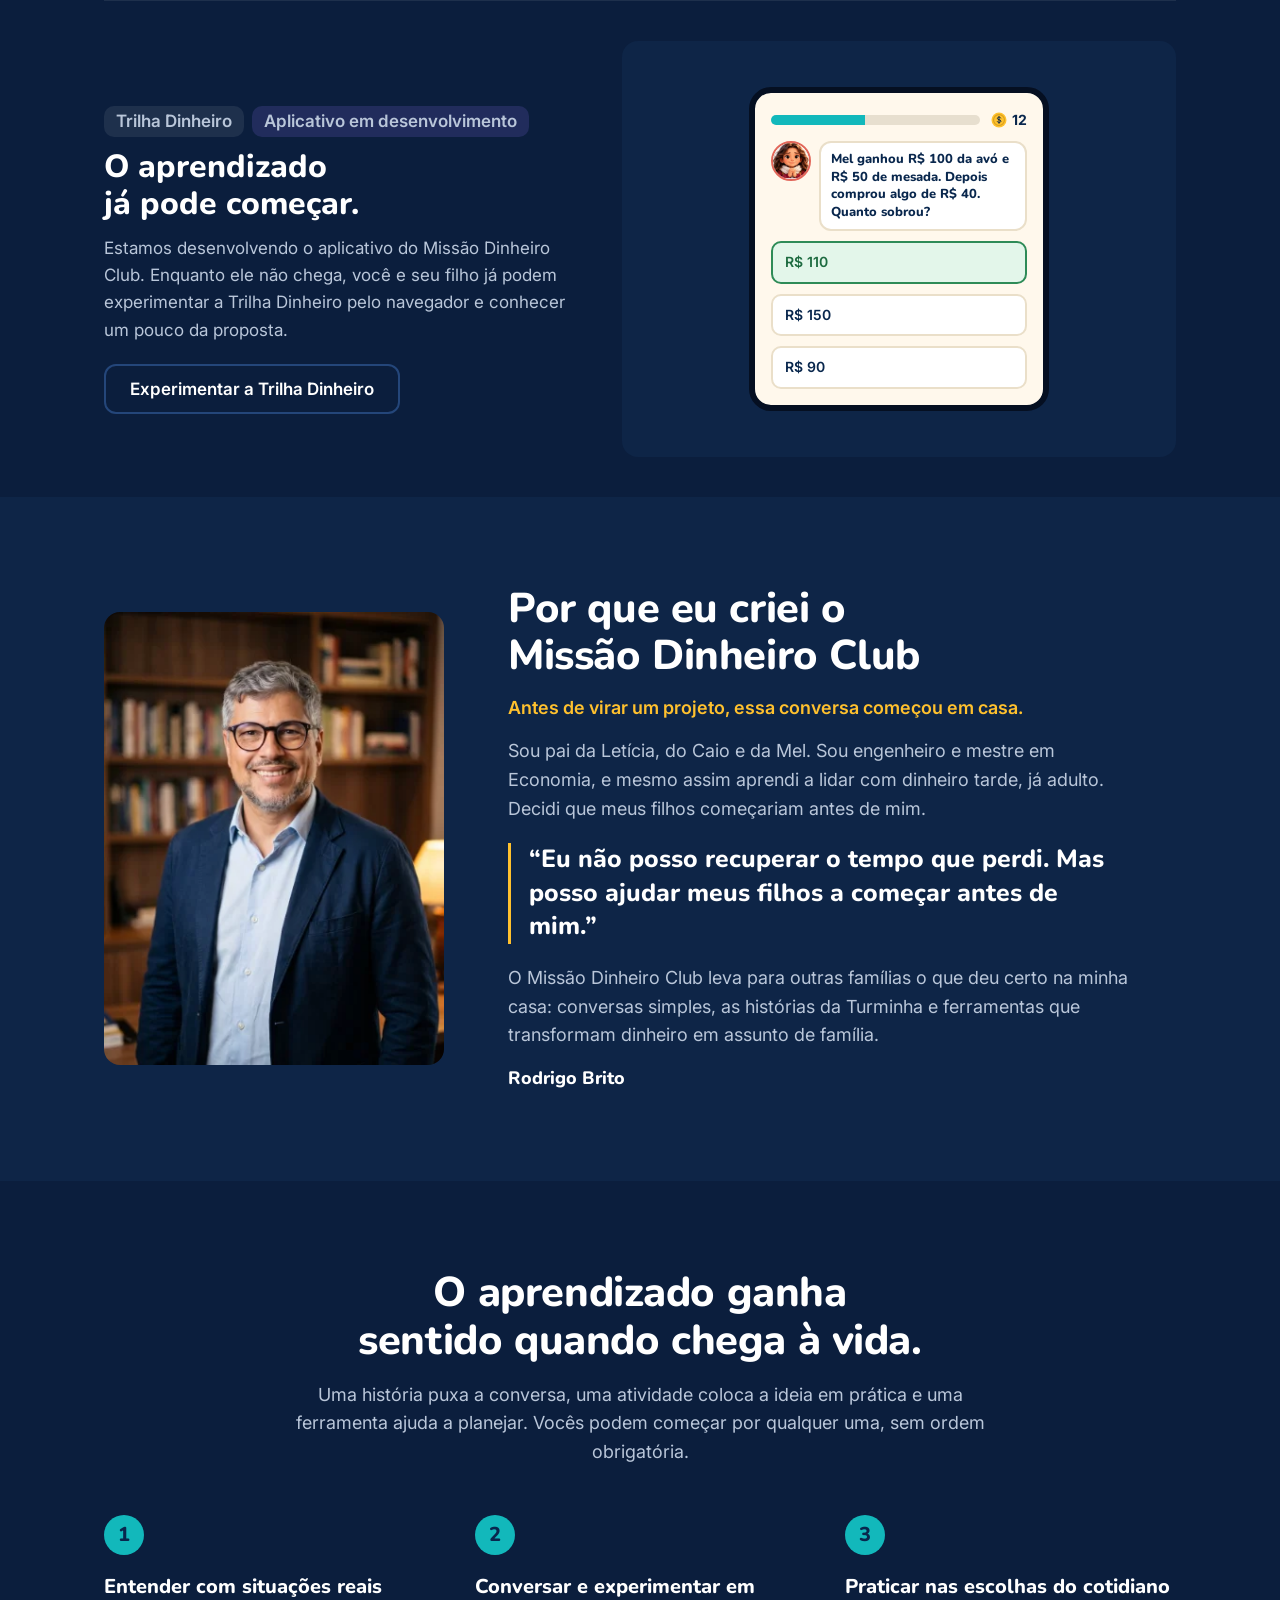
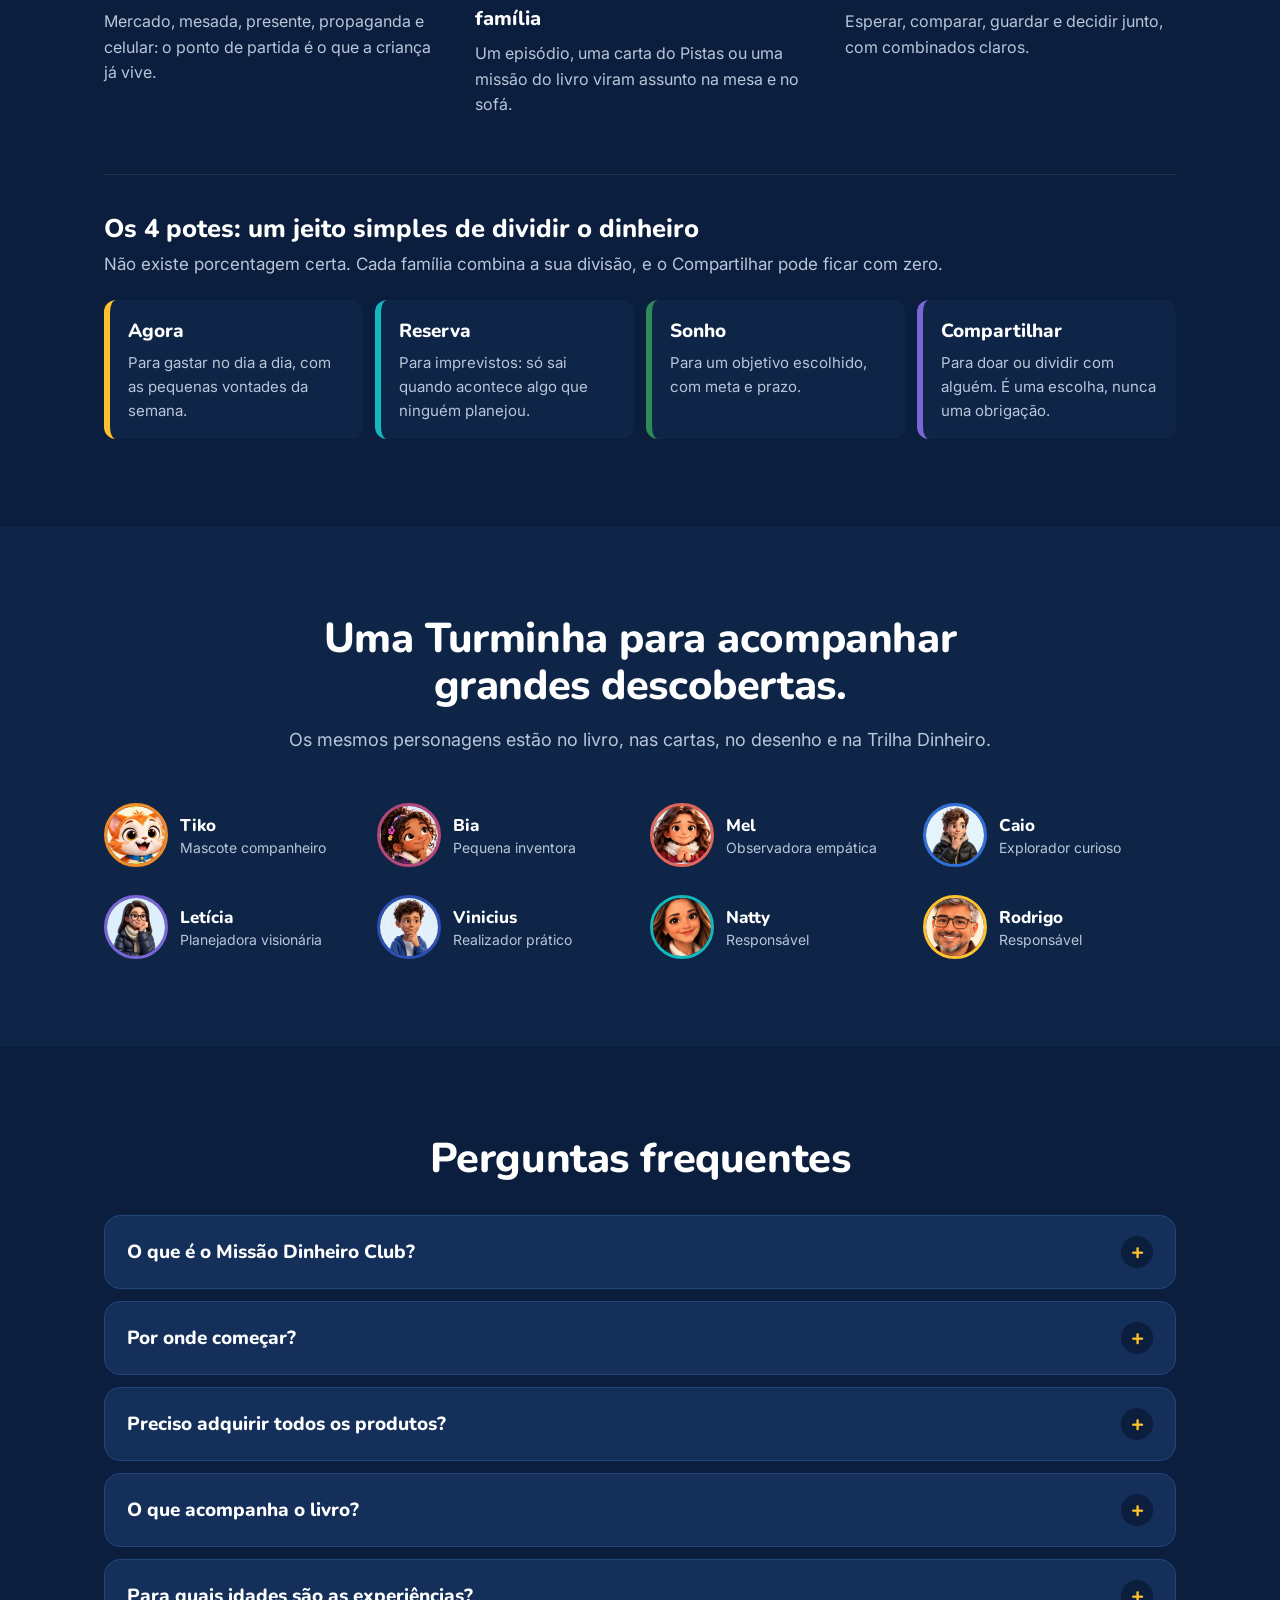
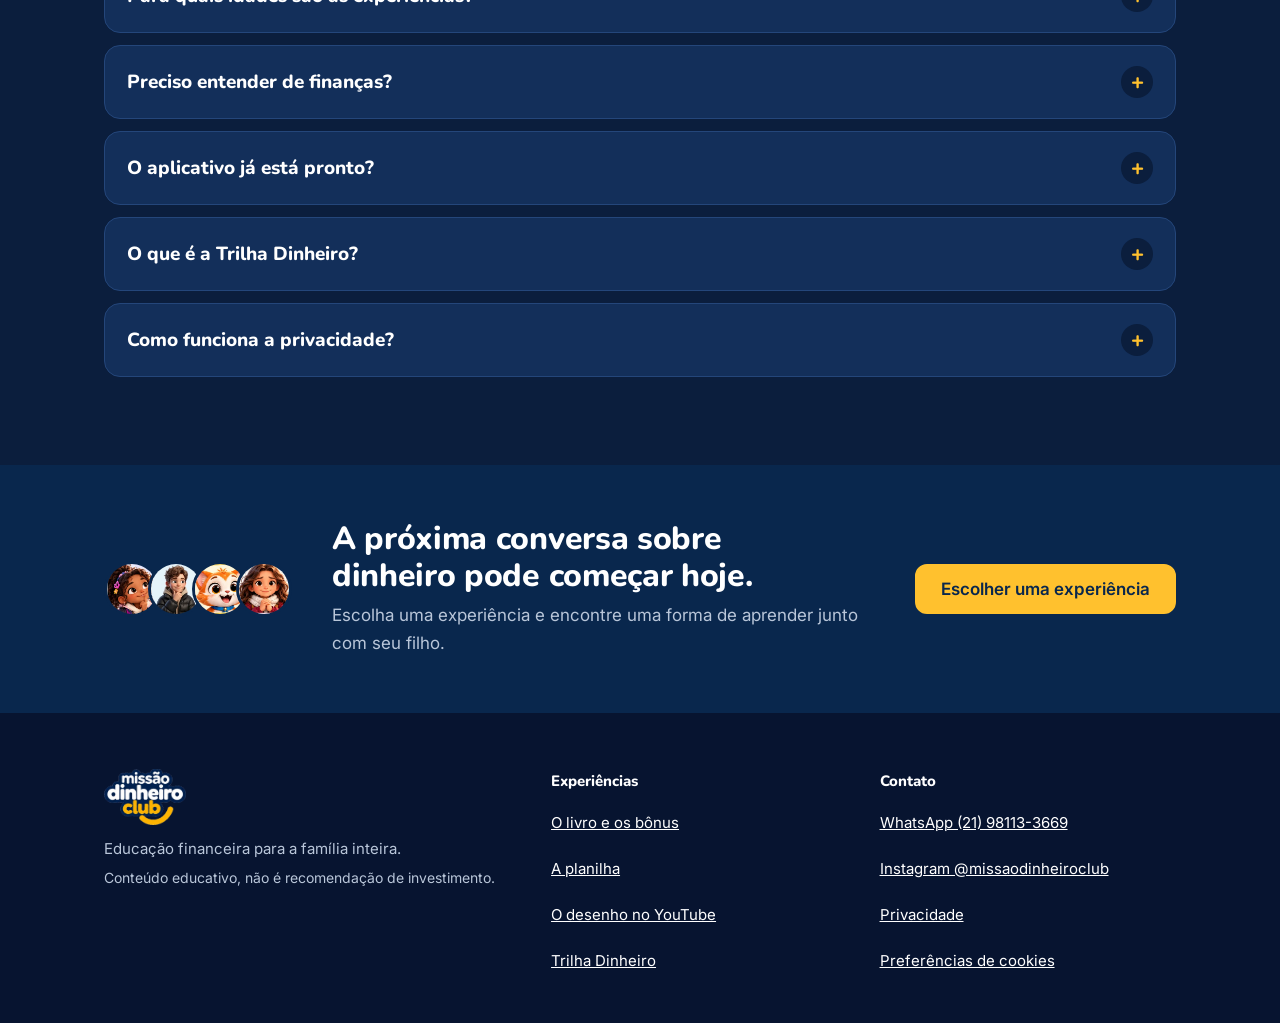
==== commit 6248bb2f: "Guia grátis por e-mail (MailerLite), políticas atualizadas e retratos novos da Turminha - /livro/: f" ====
--- a/index.html
+++ b/index.html
@@ -65,9 +65,9 @@
       <svg class="m m5"><use href="#moeda"/></svg>
       <img src="assets/natty-oi.webp" width="222" height="560" alt="" class="p p-natty">
       <img src="assets/rodrigo-oi.webp" width="235" height="560" alt="" class="p p-rodrigo">
-      <img src="assets/vinicius-oi.webp" width="221" height="560" alt="" class="p p-vinicius">
-      <img src="assets/leticia-oi.webp" width="231" height="560" alt="" class="p p-leticia">
-      <img src="assets/caio-oi.webp" width="229" height="560" alt="" class="p p-caio">
+      <img src="assets/vinicius-oi.webp" width="215" height="560" alt="" class="p p-vinicius">
+      <img src="assets/leticia-oi.webp" width="237" height="560" alt="" class="p p-leticia">
+      <img src="assets/caio-oi.webp" width="245" height="560" alt="" class="p p-caio">
       <img src="assets/mel-oi.webp" width="268" height="560" alt="" class="p p-mel">
       <img src="assets/bia-oi.webp" width="310" height="560" alt="" class="p p-bia">
       <img src="assets/tiko-oi.webp" width="479" height="560" alt="" class="p p-tiko" fetchpriority="high">
